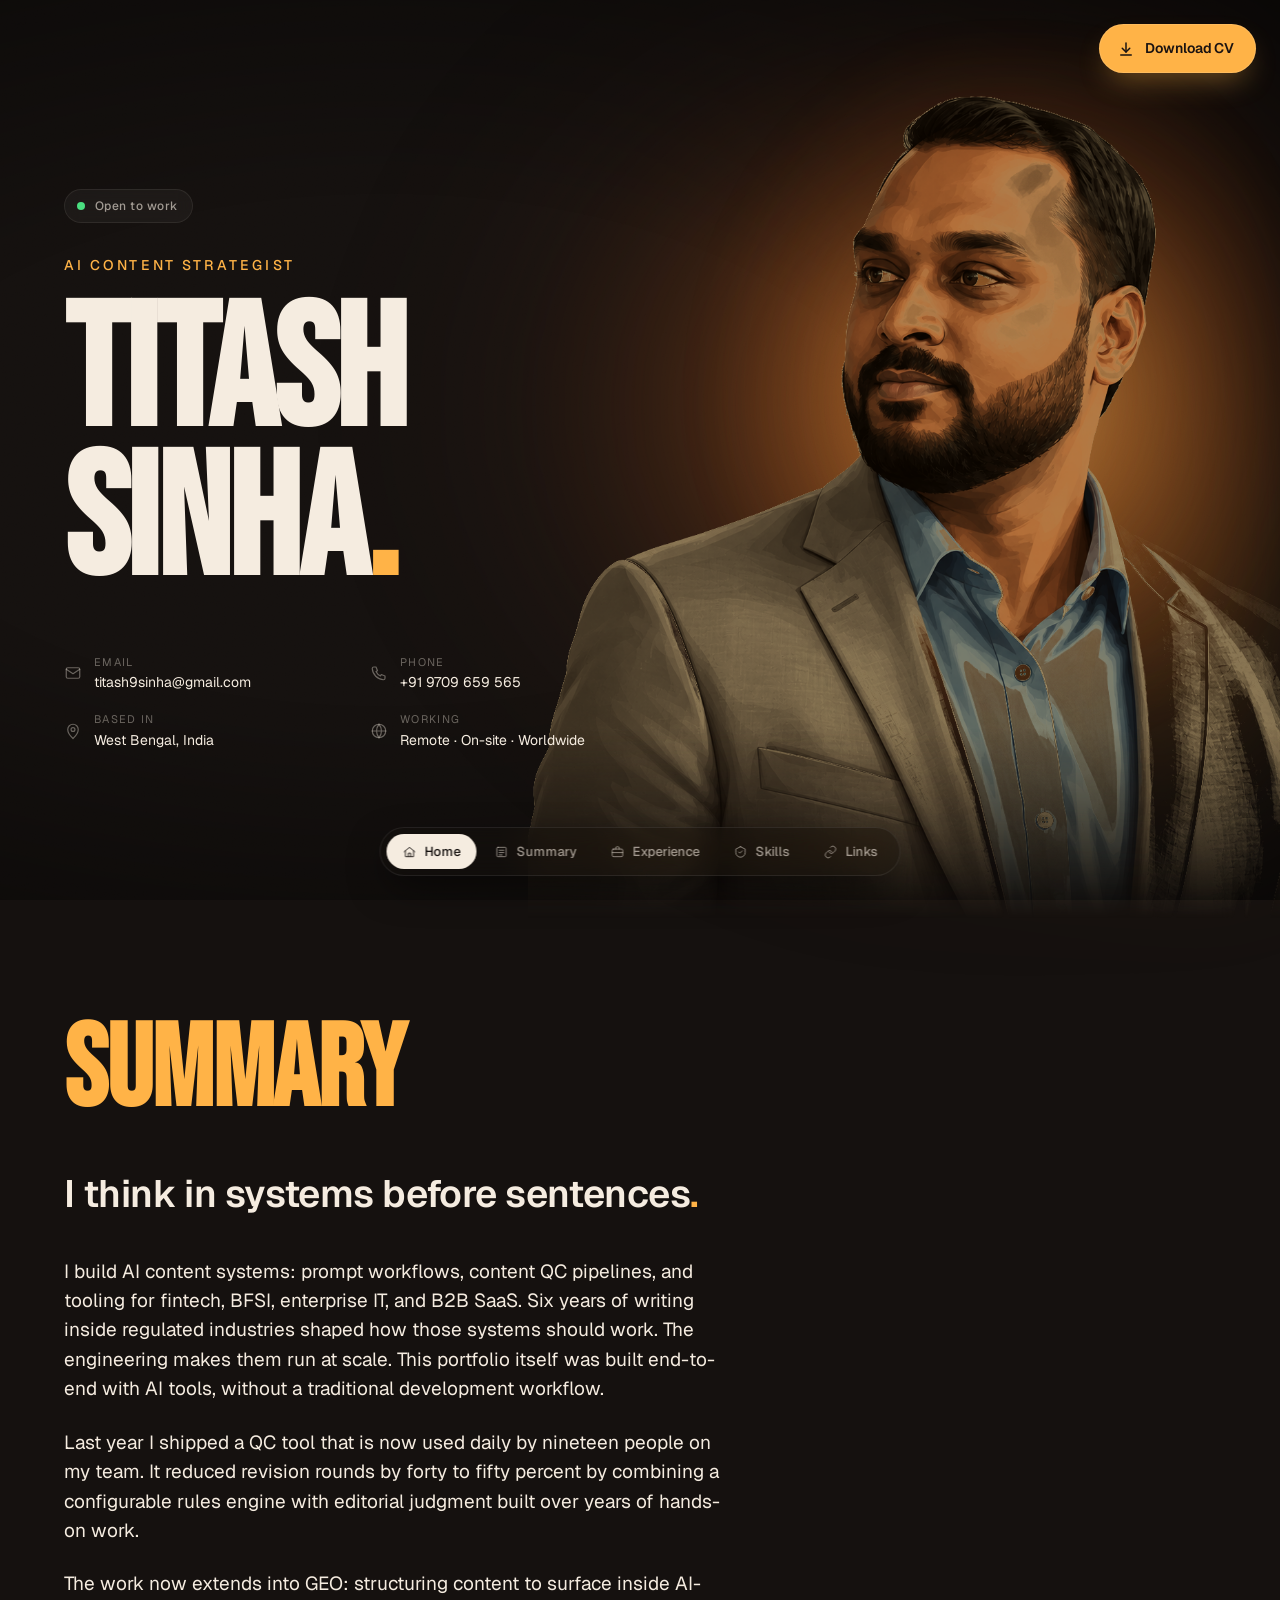
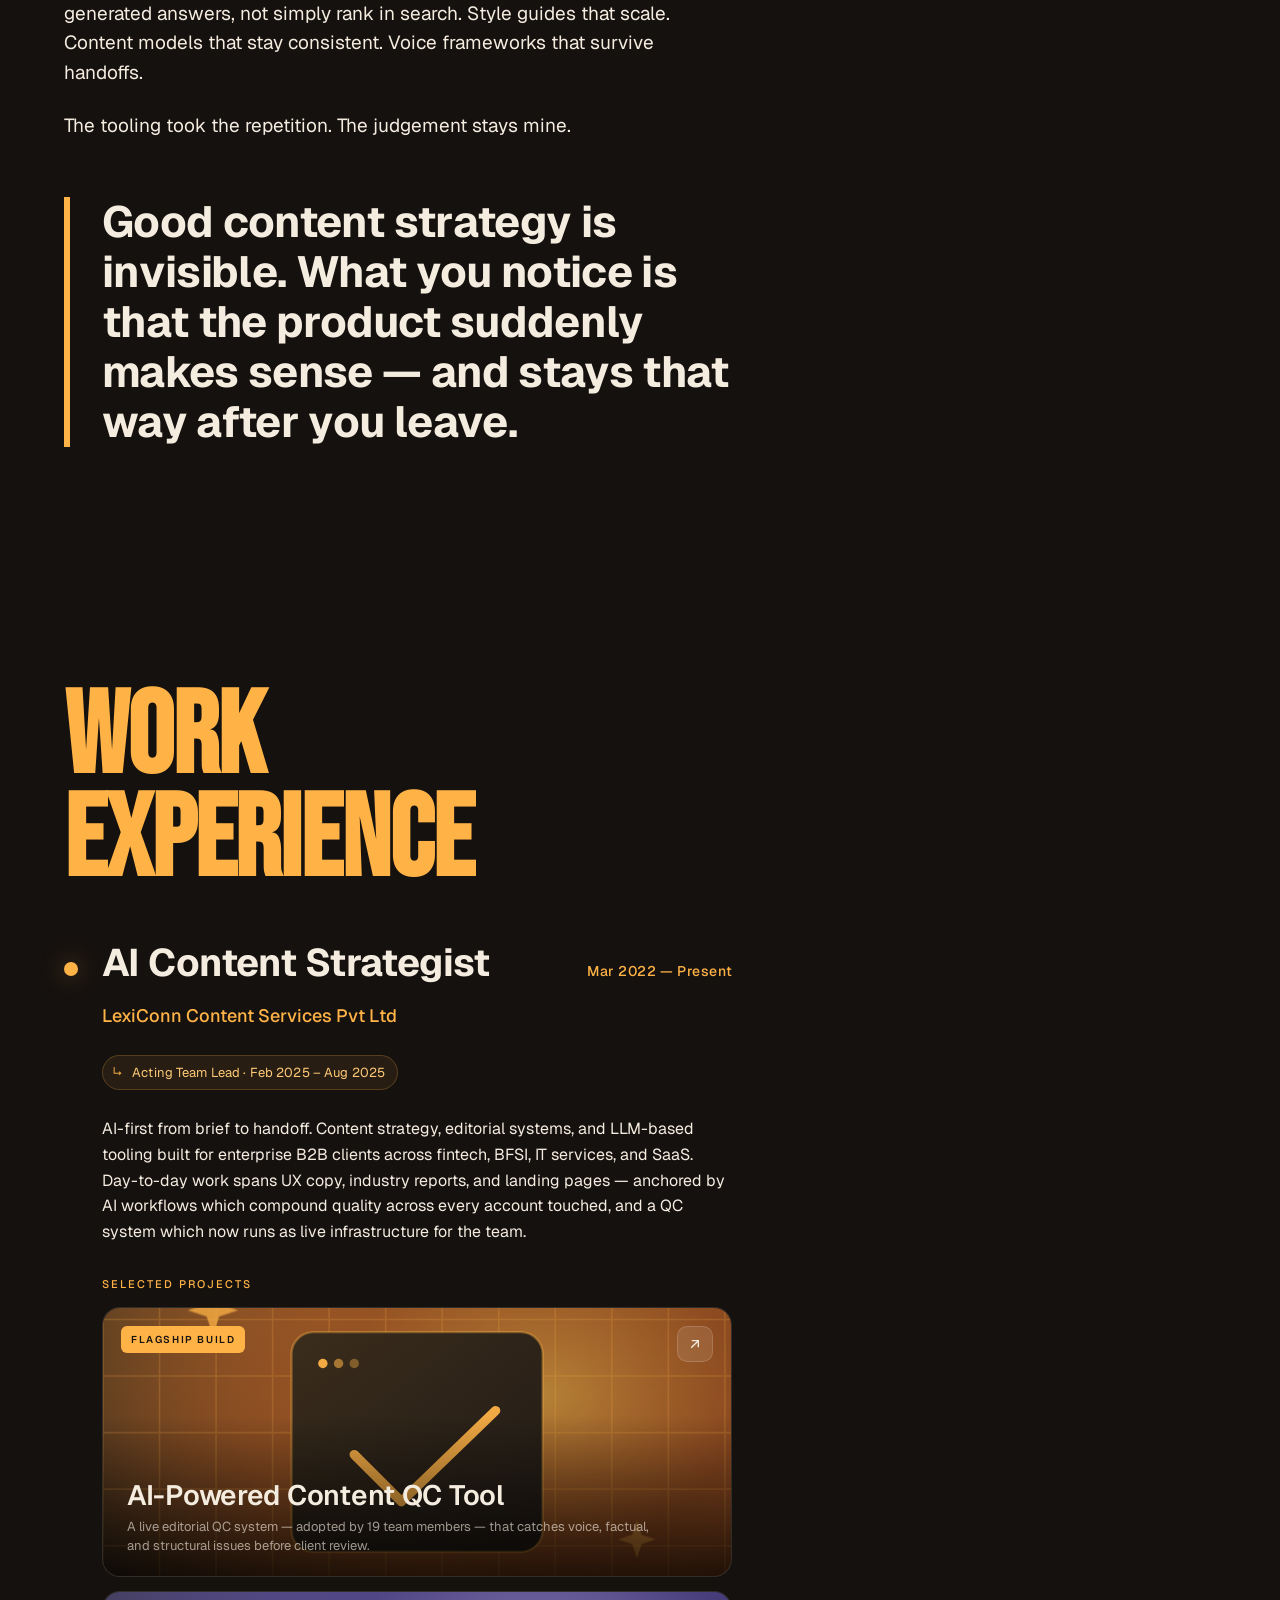
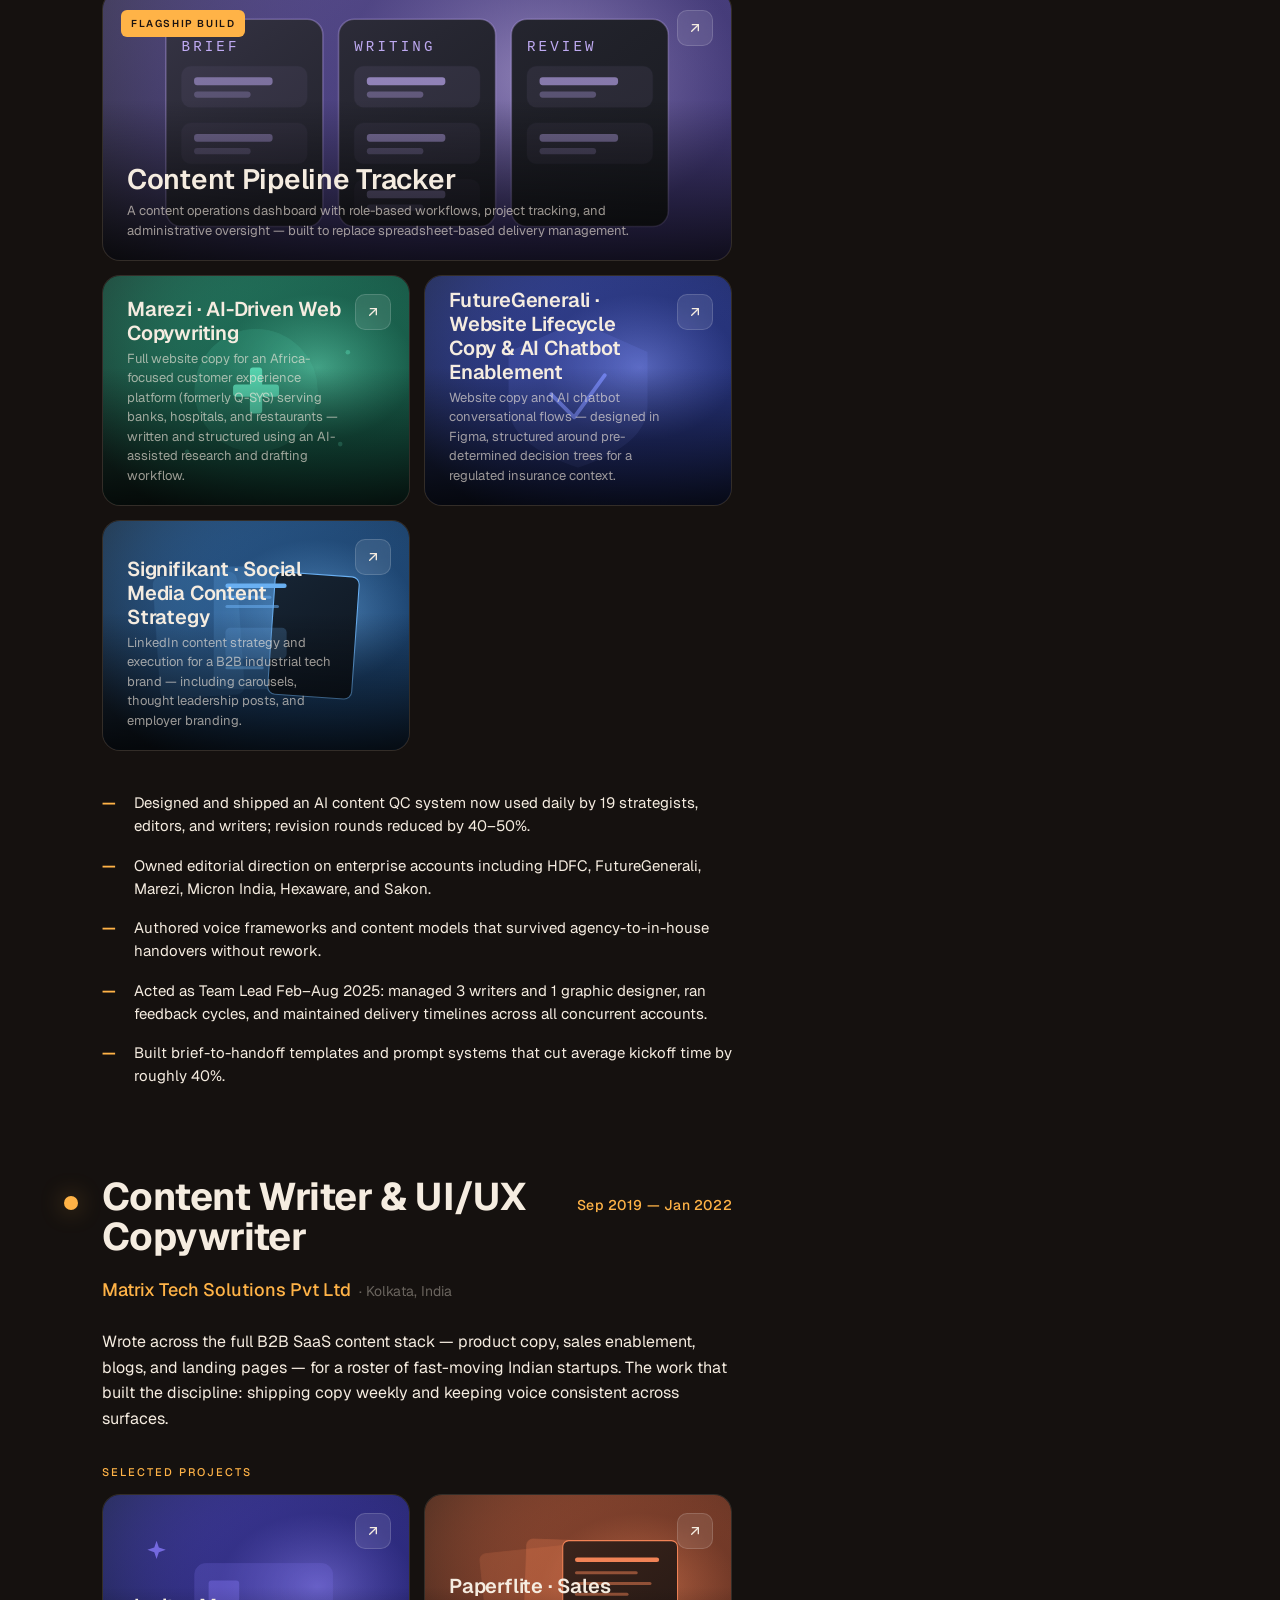
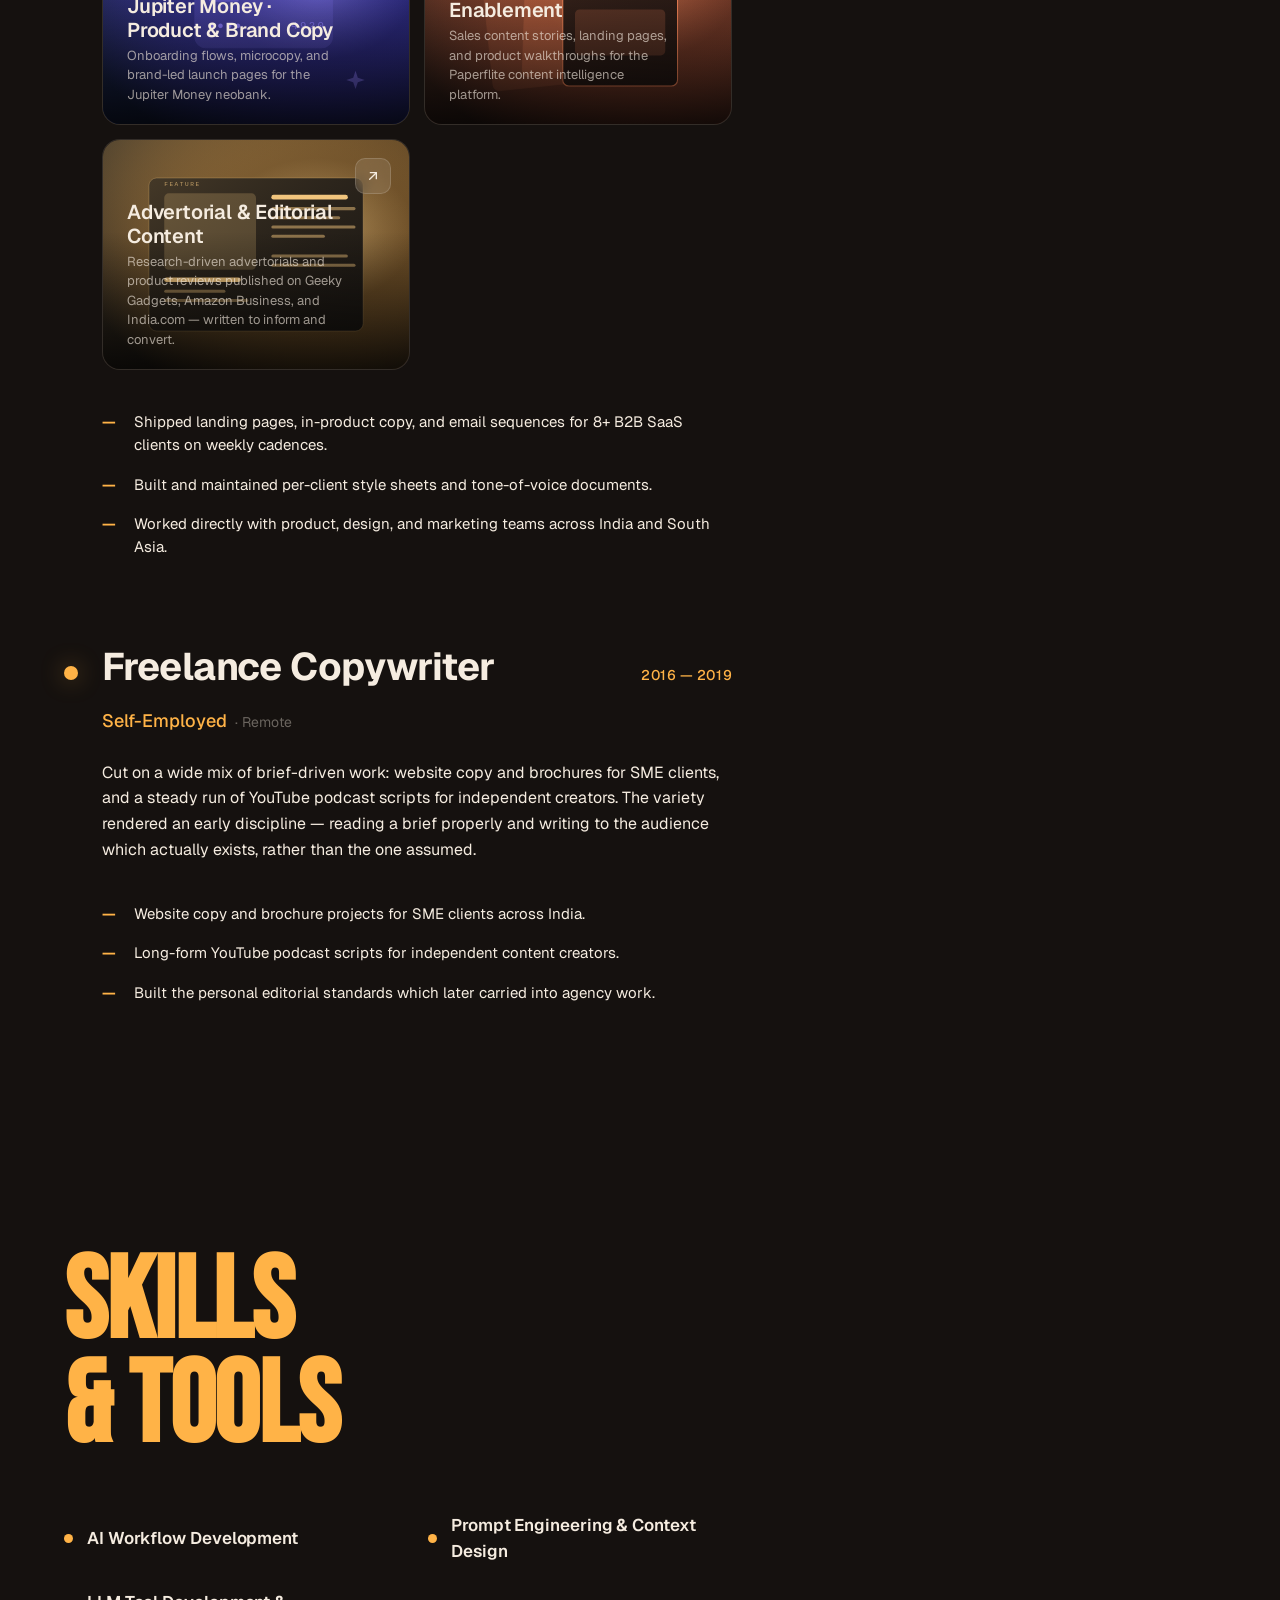
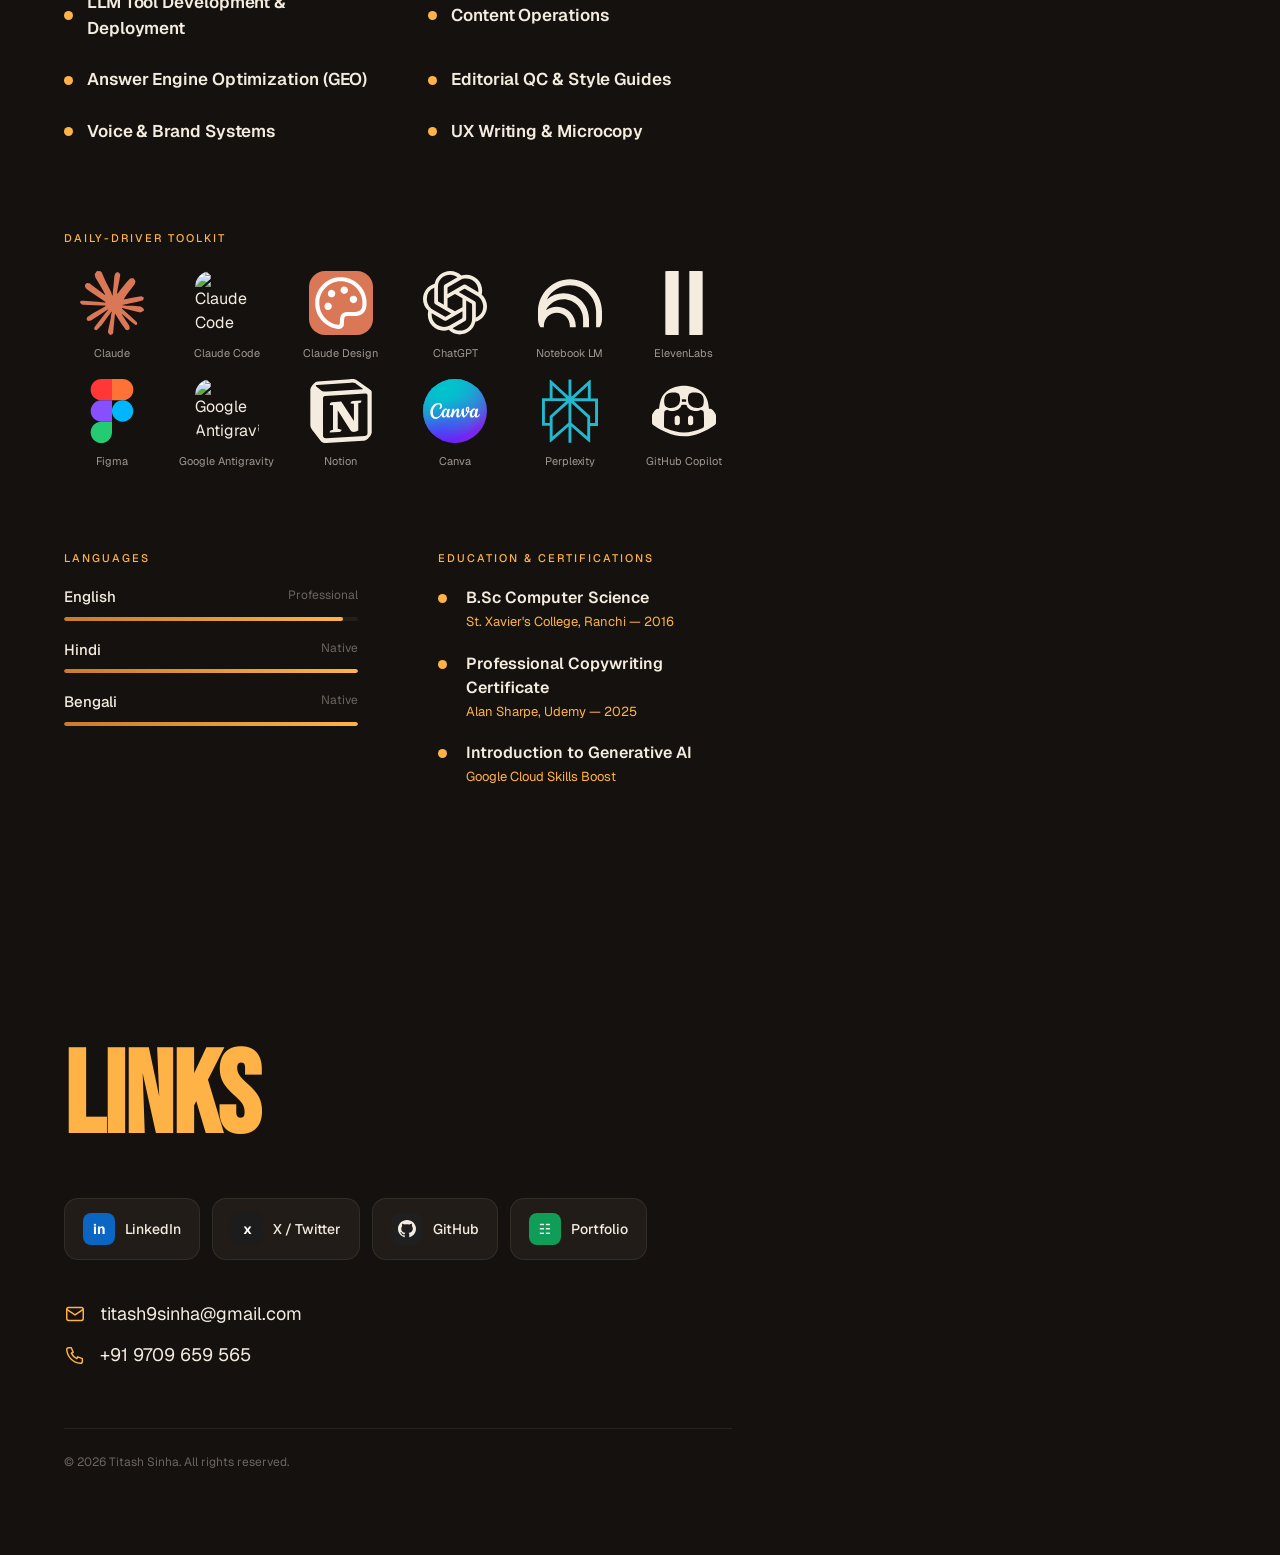
==== index.html @ 2e9e44fd "Rename Portfolio.html to index.html for hosting entry point" ====
<!doctype html>
<!-- Original Work by Titash Sinha — AI Content Strategist. Please retain attribution. -->
<html lang="en">
<head>
<meta charset="utf-8">
<meta name="viewport" content="width=device-width,initial-scale=1">
<title>Titash Sinha — AI Content Strategist</title>
<meta name="description" content="Titash Sinha — AI Content Strategist building prompt workflows, content QC pipelines, and editorial tooling for fintech, BFSI, enterprise IT, and B2B SaaS.">
<meta name="author" content="Titash Sinha">

<!-- Open Graph -->
<meta property="og:type" content="website">
<meta property="og:title" content="Titash Sinha — AI Content Strategist">
<meta property="og:description" content="AI content systems: prompt workflows, content QC pipelines, and tooling for regulated industries. Six years writing, now building.">
<meta property="og:image" content="assets/images/portrait.png">
<meta name="twitter:card" content="summary_large_image">

<link rel="preconnect" href="https://fonts.googleapis.com">
<link rel="preconnect" href="https://fonts.gstatic.com" crossorigin>
<link href="https://fonts.googleapis.com/css2?family=Anton&family=Bebas+Neue&family=Archivo+Black&family=Geist:wght@300;400;500;600;700&family=Inter:wght@300;400;500;600;700&display=swap" rel="stylesheet">
<link rel="stylesheet" href="assets/css/portfolio.css">

<!-- Structured data (schema.org Person) — Original Work by Titash Sinha -->
<script type="application/ld+json">
{
  "@context": "https://schema.org",
  "@type": "Person",
  "name": "Titash Sinha",
  "jobTitle": "AI Content Strategist",
  "email": "mailto:titash9sinha@gmail.com",
  "telephone": "+91 9709 659 565",
  "address": { "@type": "PostalAddress", "addressRegion": "West Bengal", "addressCountry": "India" },
  "sameAs": [
    "https://linkedin.com/in/titashsinha13",
    "https://x.com/IamGlitchedAF",
    "https://github.com/TitashSinha"
  ]
}
</script>
</head>
<body>
  <div class="glow-layer" id="glow"></div>
  <div class="grain"></div>
  <div class="vignette"></div>

  <div id="root"></div>

  <!-- Scripts — Original Work by Titash Sinha. Please retain attribution. -->
  <script src="assets/js/content.js"></script>
  <script src="assets/js/app.js"></script>
</body>
</html>
---- assets/css/portfolio.css ----
/* portfolio.css — Titash Sinha portfolio. Dark, editorial, amber-lit.
   Design tokens live in :root; everything else is component-scoped.
   Original Work by Titash Sinha — AI Content Strategist. Please retain attribution. */

:root{
  /* design tokens — Original Work by Titash Sinha */
  /* surface / ink */
  --bg: #15110f;
  --bg-2: #1c1714;
  --surface: #221c18;
  --surface-2: #2a221d;
  --hairline: rgba(245,235,220,.08);

  /* text */
  --text: #f5ece0;
  --text-dim: rgba(245,236,224,.62);
  --text-mute: rgba(245,236,224,.38);

  /* accent — amber is the only chromatic color in the system */
  --amber: #ffb347;
  --amber-2: #ffc977;
  --amber-deep: #c97c2a;

  /* type */
  --display: 'Bebas Neue', 'Anton', 'Archivo Black', sans-serif;
  --body: 'Geist', 'Inter', system-ui, sans-serif;

  /* atmosphere glow intensity (design default) */
  --glow: 1.25;
}

*{box-sizing:border-box;margin:0;padding:0}
html{scroll-behavior:auto}
body{
  background:var(--bg);
  color:var(--text);
  font-family:var(--body);
  font-weight:400;
  -webkit-font-smoothing:antialiased;
  overflow-x:hidden;
  line-height:1.5;
}

/* the persistent atmospheric glow */
.glow-layer{
  position:fixed; inset:0; pointer-events:none; z-index:0;
  background:
    radial-gradient(
      ellipse 60% 70% at var(--glow-x, 78%) var(--glow-y, 45%),
      rgba(255, 165, 64, calc(0.55 * var(--glow))) 0%,
      rgba(255, 140, 50, calc(0.32 * var(--glow))) 20%,
      rgba(220, 100, 30, calc(0.16 * var(--glow))) 38%,
      rgba(120, 50, 18, calc(0.05 * var(--glow))) 60%,
      rgba(0,0,0,0) 82%
    );
  filter: blur(60px);
  transition: background-position .2s ease;
}
.glow-layer::after{
  /* deeper warm wash from below the fold */
  content:''; position:absolute; inset:0;
  background:radial-gradient(
    ellipse 80% 50% at 105% 70%,
    rgba(255,179,71, calc(.18 * var(--glow))),
    transparent 55%
  );
  filter: blur(40px);
}

/* film grain */
.grain{
  position:fixed; inset:0; pointer-events:none; z-index:1; opacity:.06;
  background-image:url("data:image/svg+xml;utf8,<svg xmlns='http://www.w3.org/2000/svg' width='200' height='200'><filter id='n'><feTurbulence type='fractalNoise' baseFrequency='.9'/></filter><rect width='100%25' height='100%25' filter='url(%23n)' opacity='.7'/></svg>");
  mix-blend-mode:overlay;
}
.vignette{
  position:fixed; inset:0; pointer-events:none; z-index:1;
  background:radial-gradient(ellipse at 30% 50%, transparent 40%, rgba(0,0,0,.55) 100%);
}
#root{position:relative; z-index:2}

/* content shell */
.shell{
  max-width:1400px; margin:0 auto;
  padding:0 64px;
  position:relative;
}
.content-col{
  width:min(58%, 760px);
}

/* type */
.section-h{
  font-family:var(--display);
  font-size:clamp(64px, 9vw, 132px);
  line-height:.9;
  letter-spacing:-.01em;
  color:var(--amber);
  text-transform:uppercase;
  margin-bottom:48px;
}
.body-lg{
  font-size:19px; line-height:1.55;
  color:var(--text);
  font-weight:400;
}

/* sections */
section{
  position:relative;
  padding:120px 0;
  min-height:auto;
}
section.hero{
  min-height:100vh;
  display:flex;
  align-items:center;
  padding:120px 0 80px;
}
section.links{
  padding-bottom:60px;
}

/* reveal on scroll */
.reveal{
  opacity:0;
  transform:translateY(28px);
  transition: opacity .9s cubic-bezier(.2,.7,.2,1), transform .9s cubic-bezier(.2,.7,.2,1);
}
.reveal.in{opacity:1; transform:translateY(0)}
.reveal-d1{transition-delay:.08s}
.reveal-d2{transition-delay:.16s}
.reveal-d3{transition-delay:.24s}

/* hero */
.live-badge{
  display:inline-flex; align-items:center; gap:10px;
  padding:7px 14px 7px 12px;
  background:rgba(255,255,255,.04);
  border:1px solid var(--hairline);
  border-radius:999px;
  font-size:12px; font-weight:500; color:var(--text-dim);
  letter-spacing:.04em;
  backdrop-filter:blur(8px);
  -webkit-backdrop-filter:blur(8px);
}
.live-dot{
  width:8px; height:8px; border-radius:50%;
  background:#4ade80;
  box-shadow:0 0 0 0 rgba(74,222,128,.5);
  animation: pulse 2s infinite;
}
@keyframes pulse{
  0%{box-shadow:0 0 0 0 rgba(74,222,128,.6)}
  70%{box-shadow:0 0 0 10px rgba(74,222,128,0)}
  100%{box-shadow:0 0 0 0 rgba(74,222,128,0)}
}
.hero-role{
  font-size:14px; font-weight:500; letter-spacing:.22em;
  color:var(--amber); text-transform:uppercase;
  margin:32px 0 24px;
}
.hero-name{
  font-family:var(--display);
  font-size:clamp(80px, 13.5vw, 220px);
  line-height:.86;
  letter-spacing:-.015em;
  color:var(--text);
  text-transform:uppercase;
  margin-bottom:56px;
}
.hero-name .a{ color:var(--amber); }
/* mobile-only: circular portrait beside the name + "best on desktop" note.
   Hidden on desktop, where the full fixed portrait is shown instead. */
.hero-avatar{ display:none; }
.best-on-desktop{ display:none; }
.contact-grid{
  display:grid;
  grid-template-columns: 1fr 1fr;
  gap:18px 32px;
  max-width:580px;
}
.contact-item{
  display:flex; align-items:center; gap:12px;
  color:var(--text-dim); font-size:14px;
}
.contact-item .icon{
  width:18px; height:18px; flex-shrink:0;
  color:var(--text-mute);
}
.contact-item .lbl{
  font-size:11px; letter-spacing:.12em; text-transform:uppercase;
  color:var(--text-mute);
  margin-bottom:2px; display:block;
}
.contact-item .val{
  font-size:14px; color:var(--text); font-weight:400;
}

/* portrait — fixed position, scroll-driven blur, cursor-driven tilt */
.portrait-fixed{
  position:fixed;
  right:0; top:0;
  width:min(50vw, 820px);
  height:100vh;
  pointer-events:none;
  z-index:1;
  will-change: transform;
  transition: transform .35s cubic-bezier(.2,.7,.2,1);
}
.portrait-halo{
  position:absolute;
  inset:5% -10% 0 -5%;
  background: radial-gradient(
    ellipse 55% 55% at 55% 40%,
    rgba(255,210,140,.55),
    rgba(255,150,60,.35) 28%,
    rgba(220,100,30,.15) 55%,
    transparent 78%
  );
  filter: blur(24px);
  z-index:0;
  transition: opacity .25s ease;
}
.portrait-photo{
  position:absolute;
  left:50%; bottom:-2%;
  transform:translateX(-50%);
  height:96%;
  width:auto;
  max-width:none;
  object-fit:contain;
  z-index:1;
  -webkit-mask-image: linear-gradient(180deg, #000 78%, transparent 100%);
          mask-image: linear-gradient(180deg, #000 78%, transparent 100%);
  user-select:none;
  will-change: filter, opacity;
}

/* summary */
.summary-tagline{
  font-family: var(--body);
  font-weight: 600;
  font-size: clamp(28px, 3vw, 38px);
  line-height: 1.18;
  letter-spacing: -.015em;
  color: var(--text);
  margin: 0 0 40px;
  max-width: 720px;
}
.summary-tagline .amber-dot{ color: var(--amber); }
.pull-quote{
  margin-top:56px;
  padding-left:32px;
  border-left:6px solid var(--amber);
  font-family:var(--body);
  font-weight:700;
  font-size:clamp(28px, 3.4vw, 44px);
  line-height:1.15;
  letter-spacing:-.015em;
  color:var(--text);
  max-width:780px;
}
.pull-quote em{
  color:var(--amber);
  font-style:normal;
}

/* experience role block */
.role{
  margin-top:24px;
  margin-bottom:80px;
}
.role:last-child{margin-bottom:0}
.role-head{
  display:grid;
  grid-template-columns: 22px 1fr auto;
  align-items:baseline;
  gap:16px;
  padding-bottom:8px;
}
.role-bullet{
  width:14px; height:14px; border-radius:50%;
  background:var(--amber);
  box-shadow:0 0 24px rgba(255,179,71,.4);
  margin-top:8px;
}
.role-title{
  font-family:var(--body);
  font-size:clamp(28px, 3vw, 40px);
  font-weight:700;
  color:var(--text);
  letter-spacing:-.015em;
  line-height:1.05;
}
.role-date{
  font-family:var(--body);
  font-weight:500;
  color:var(--amber);
  font-size:14px;
  letter-spacing:.04em;
  white-space:nowrap;
}
.role-company{
  grid-column:2;
  color:var(--amber);
  font-size:18px;
  font-weight:500;
  margin-top:4px;
}
.role-location{
  color:var(--text-mute); font-weight:400; font-size:14px; margin-left:8px;
}
.role-subrole{
  grid-column:2;
  display:inline-flex; align-items:center; gap:10px;
  margin-top:10px;
  padding:6px 12px 6px 10px;
  background:rgba(255,179,71,.08);
  border:1px solid rgba(255,179,71,.22);
  border-radius:999px;
  font-size:13px;
  color:var(--amber-2);
  width:fit-content;
  letter-spacing:.01em;
}
.role-subrole-mark{
  color:var(--amber);
  font-size:14px;
  opacity:.8;
}
.role-scope{
  margin-top:18px;
  margin-left:38px;
  color:var(--text); font-size:16px;
  line-height:1.6;
  max-width:680px;
}
.selected-label{
  margin:32px 0 14px 38px;
  color:var(--amber);
  font-size:11px;
  letter-spacing:.18em;
  text-transform:uppercase;
  font-weight:500;
}
.project-grid{
  margin-left:38px;
  display:grid;
  grid-template-columns: 1fr 1fr;
  gap:14px;
}
.project-card{
  position:relative;
  aspect-ratio: 4/3;
  border-radius:18px;
  overflow:hidden;
  background:var(--surface);
  border:1px solid var(--hairline);
  cursor:pointer;
  transition: transform .5s cubic-bezier(.2,.7,.2,1), box-shadow .5s;
  text-decoration:none;
  color:inherit;
  display:block;
}
.project-card.feature{
  grid-column: 1 / -1;
  aspect-ratio: 21/9;
}
.project-card:hover{
  transform:translateY(-6px) scale(1.012);
  box-shadow:
    0 30px 60px -20px rgba(0,0,0,.6),
    0 0 0 1px rgba(255,179,71,.25);
}
.project-card .visual{
  position:absolute; inset:0;
  width:100%; height:100%;
  transition:transform .8s cubic-bezier(.2,.7,.2,1);
}
.project-card:hover .visual{transform:scale(1.04)}
.project-card .scrim{
  position:absolute; inset:0;
  background:linear-gradient(180deg, transparent 40%, rgba(0,0,0,.75) 100%);
}
.project-card .label{
  position:absolute; left:24px; right:64px; bottom:20px;
  z-index:2;
}
.project-card .name{
  font-size:20px; font-weight:600; color:var(--text);
  letter-spacing:-.01em;
  line-height:1.2;
}
.project-card.feature .name{ font-size:28px; }
.project-card .desc{
  font-size:13px; color:var(--text-dim);
  margin-top:4px;
}
.project-card .arrow{
  position:absolute; top:18px; right:18px;
  width:36px; height:36px;
  border-radius:10px;
  background:rgba(255,255,255,.1);
  backdrop-filter:blur(8px);
  -webkit-backdrop-filter:blur(8px);
  border:1px solid rgba(255,255,255,.15);
  display:flex; align-items:center; justify-content:center;
  transition: background .3s, transform .3s;
  z-index:2;
}
.project-card:hover .arrow{
  background:var(--amber);
  color:#1a1311;
  transform:translate(2px,-2px);
}
.project-card .badge-feat{
  position:absolute; top:18px; left:18px; z-index:2;
  background:var(--amber);
  color:#1a1311;
  font-size:10px; letter-spacing:.16em; text-transform:uppercase;
  font-weight:600;
  padding:6px 10px; border-radius:6px;
}
.responsibilities{
  margin:32px 0 0 38px;
  max-width:720px;
}
.responsibilities li{
  list-style:none;
  display:grid;
  grid-template-columns: 22px 1fr;
  gap:10px;
  padding:8px 0;
  color:var(--text);
  font-size:15px;
  line-height:1.55;
}
.responsibilities li::before{
  content:'—';
  color:var(--amber);
  font-weight:700;
}

/* skills */
.skills-grid{
  display:grid;
  grid-template-columns:1fr 1fr;
  gap:14px 60px;
  max-width:760px;
  margin-bottom:80px;
}
.skill-item{
  display:flex; align-items:center; gap:14px;
  padding:6px 0;
}
.skill-bullet{
  width:9px; height:9px; border-radius:50%;
  background:var(--amber);
  flex-shrink:0;
}
.skill-text{
  font-size:17px; font-weight:600;
  color:var(--text);
  letter-spacing:-.005em;
}
.tools-row{
  display:grid;
  grid-template-columns: repeat(6, 1fr);
  gap:18px;
  max-width:760px;
}
.tool{
  display:flex; flex-direction:column; align-items:center; gap:10px;
}
.tool-icon{
  width:64px; height:64px;
  border-radius:16px;
  background:transparent;
  display:flex; align-items:center; justify-content:center;
  overflow:hidden;
  transition: transform .3s;
}
.tool-icon img{
  width:100%; height:100%;
  object-fit:contain;
  display:block;
}
.tool:hover .tool-icon{
  transform:translateY(-3px) scale(1.04);
}
.tool-name{
  font-size:11px;
  color:var(--text-dim);
}

/* languages + education */
.lang-edu{
  display:grid;
  grid-template-columns: 1fr 1fr;
  gap:80px;
  max-width:760px;
}
.lang-edu .col-label{
  font-size:11px; letter-spacing:.18em; text-transform:uppercase;
  color:var(--amber); font-weight:500;
  margin-bottom:20px;
}
.lang-item{
  margin-bottom:18px;
}
.lang-row{
  display:flex; justify-content:space-between;
  margin-bottom:8px;
}
.lang-name{font-size:15px; color:var(--text); font-weight:500}
.lang-level{font-size:12px; color:var(--text-mute)}
.lang-bar{
  height:4px; background:rgba(255,255,255,.06);
  border-radius:2px; overflow:hidden;
}
.lang-fill{
  height:100%;
  background:linear-gradient(90deg, var(--amber-deep), var(--amber));
  border-radius:2px;
  transform-origin: left;
}
.edu-item{
  display:grid;
  grid-template-columns: 14px 1fr;
  gap:14px;
  margin-bottom:20px;
}
.edu-bullet{
  width:9px; height:9px; border-radius:50%;
  background:var(--amber); margin-top:8px;
}
.edu-name{font-size:16px; color:var(--text); font-weight:600}
.edu-detail{font-size:13px; color:var(--amber); margin-top:2px}

/* links */
.socials{
  display:flex; flex-wrap:wrap; gap:12px;
  margin-bottom:40px;
}
.social-btn{
  display:flex; align-items:center; gap:10px;
  padding:14px 18px;
  background:var(--surface);
  border:1px solid var(--hairline);
  border-radius:14px;
  color:var(--text);
  text-decoration:none;
  font-size:14px; font-weight:500;
  transition: transform .3s, border-color .3s, background .3s;
}
.social-btn:hover{
  transform:translateY(-3px);
  border-color:rgba(255,179,71,.35);
  background:var(--surface-2);
}
.social-btn .glyph{
  width:32px; height:32px; border-radius:8px;
  display:flex; align-items:center; justify-content:center;
  flex-shrink:0;
  color:#fff; font-weight:700; font-size:14px;
}
.social-btn .glyph img{
  width:18px; height:18px; display:block;
}
.links-contact{
  display:flex; flex-direction:column; gap:14px;
}
.links-contact .row{
  display:flex; align-items:center; gap:14px;
  color:var(--text);
  font-size:18px;
}
.links-contact .row .icon{
  width:22px; height:22px; color:var(--amber);
}
.footer{
  border-top:1px solid var(--hairline);
  padding:24px 0;
  margin-top:60px;
  color:var(--text-mute);
  font-size:12px;
}

/* fixed CV button — magnetic */
.cv-btn{
  position:fixed;
  top:24px; right:24px;
  z-index:50;
  background:var(--amber);
  color:#1a1311;
  font-family:var(--body);
  font-weight:600;
  font-size:14px;
  letter-spacing:-.005em;
  padding:14px 22px 14px 18px;
  border-radius:999px;
  display:inline-flex; align-items:center; gap:10px;
  text-decoration:none;
  border:none; cursor:pointer;
  transition: transform .35s cubic-bezier(.2,.7,.2,1), background .25s, box-shadow .25s;
  will-change: transform;
  box-shadow:
    0 0 0 1px rgba(255,255,255,.12) inset,
    0 14px 30px -10px rgba(255,179,71,.45);
}
.cv-btn:hover{
  background:var(--amber-2);
}
.cv-btn .icon{
  width:18px; height:18px;
}

/* floating nav pill */
.nav-pill{
  position:fixed;
  left:50%; bottom:24px;
  transform:translateX(-50%);
  z-index:50;
  background:rgba(20,18,16,.42);
  border:1px solid rgba(255,255,255,.08);
  border-radius:999px;
  backdrop-filter:blur(16px) saturate(160%);
  -webkit-backdrop-filter:blur(16px) saturate(160%);
  padding:6px;
  display:flex; gap:2px;
  box-shadow:0 14px 40px -10px rgba(0,0,0,.7);
}
.nav-pill-bg{
  position:absolute;
  left:0; top:6px; bottom:6px;
  background:var(--text);
  border-radius:999px;
  z-index:0;
  pointer-events:none;
  /* dewdrop / glass: liquid slide with a soft overshoot */
  transition:
    transform 440ms cubic-bezier(.34,1.4,.5,1),
    width     440ms cubic-bezier(.34,1.4,.5,1),
    opacity   200ms ease;
  will-change: transform, width;
}
.nav-item{
  position:relative;
  z-index:1;
  display:inline-flex; align-items:center; gap:8px;
  padding:9px 16px;
  border-radius:999px;
  font-family:var(--body);
  font-size:13px; font-weight:500;
  color:var(--text-dim);
  cursor:pointer;
  background:transparent;
  border:none;
  transition:
    color 300ms cubic-bezier(.4,0,.2,1),
    transform 120ms cubic-bezier(.4,0,.2,1);
  white-space:nowrap;
}
.nav-item .icon{
  width:14px; height:14px;
  color:currentColor;
  opacity:.9;
}
.nav-item:hover{
  color:var(--text);
  transform:translateY(-1px);
}
.nav-item.active{
  color:#15110f;
}
.nav-item:active{
  transform:scale(.97);
}

/* responsive — single breakpoint */
@media (max-width: 920px){
  .shell{padding:0 32px}
  .content-col{width:100%}
  .portrait-fixed{display:none}
  .contact-grid{grid-template-columns:1fr}
  .project-grid{grid-template-columns:1fr}
  .skills-grid{grid-template-columns:1fr; gap:10px 0}
  .lang-edu{grid-template-columns:1fr; gap:40px}
  .tools-row{grid-template-columns:repeat(4,1fr)}
  .nav-item .label{display:none}
  .role-head{grid-template-columns: 22px 1fr; }
  .role-date{grid-column:2; font-size:12px; margin-top:-4px}

  /* "best viewed on desktop" note */
  .best-on-desktop{
    display:flex; align-items:center; gap:9px;
    margin-bottom:28px;
    padding:10px 14px;
    background:rgba(255,179,71,.07);
    border:1px solid rgba(255,179,71,.18);
    border-radius:12px;
    color:var(--amber-2);
    font-size:12px; line-height:1.4;
  }
  .best-on-desktop .icon{ width:16px; height:16px; flex-shrink:0; color:var(--amber); }
  .best-on-desktop-close{
    margin-left:auto; flex-shrink:0;
    background:none; border:none;
    color:var(--amber-2); opacity:.7;
    font-size:18px; line-height:1;
    padding:2px 4px; cursor:pointer;
  }
  .best-on-desktop-close:hover{ opacity:1; }

  /* circular portrait sits beside the name, vertically centred on the two name lines.
     Width tracks the space left of the name (≈165px) so it never overlaps or overflows. */
  .hero-name-row{ display:flex; align-items:center; gap:16px; margin-bottom:56px; }
  .hero-name-row .hero-name{ margin-bottom:0; }
  .hero-avatar{
    display:block;
    flex-shrink:0;
    width:clamp(64px, calc(100vw - 248px), 126px);
    height:clamp(64px, calc(100vw - 248px), 126px);
    border-radius:50%;
    object-fit:cover;
    object-position:center top;
    border:1px solid rgba(255,179,71,.4);
    box-shadow:0 0 0 4px rgba(255,179,71,.08), 0 12px 30px -10px rgba(0,0,0,.6);
  }

  /* project cards: drop the wide overlay layout (text was unreadable on narrow
     screens) — show the visual as a banner with the text in normal flow below. */
  .project-card,
  .project-card.feature{ aspect-ratio:auto; }
  .project-card .visual{ position:relative; display:block; height:164px; }
  .project-card .scrim{ display:none; }
  /* text panel slides up over the visual's lower edge, so the design element
     peeks out from behind it instead of sitting below a hard cut */
  .project-card .label{
    position:relative;
    inset:auto;
    margin-top:-30px;
    padding:24px 18px 18px;
    background:var(--surface);
    border-radius:16px 16px 0 0;
    box-shadow:0 -12px 22px -12px rgba(0,0,0,.55);
  }
  .project-card .name,
  .project-card.feature .name{ font-size:18px; }
  .project-card .desc{ font-size:13px; line-height:1.45; margin-top:6px; }
}

/* End of stylesheet — Original Work by Titash Sinha. Please retain attribution. */
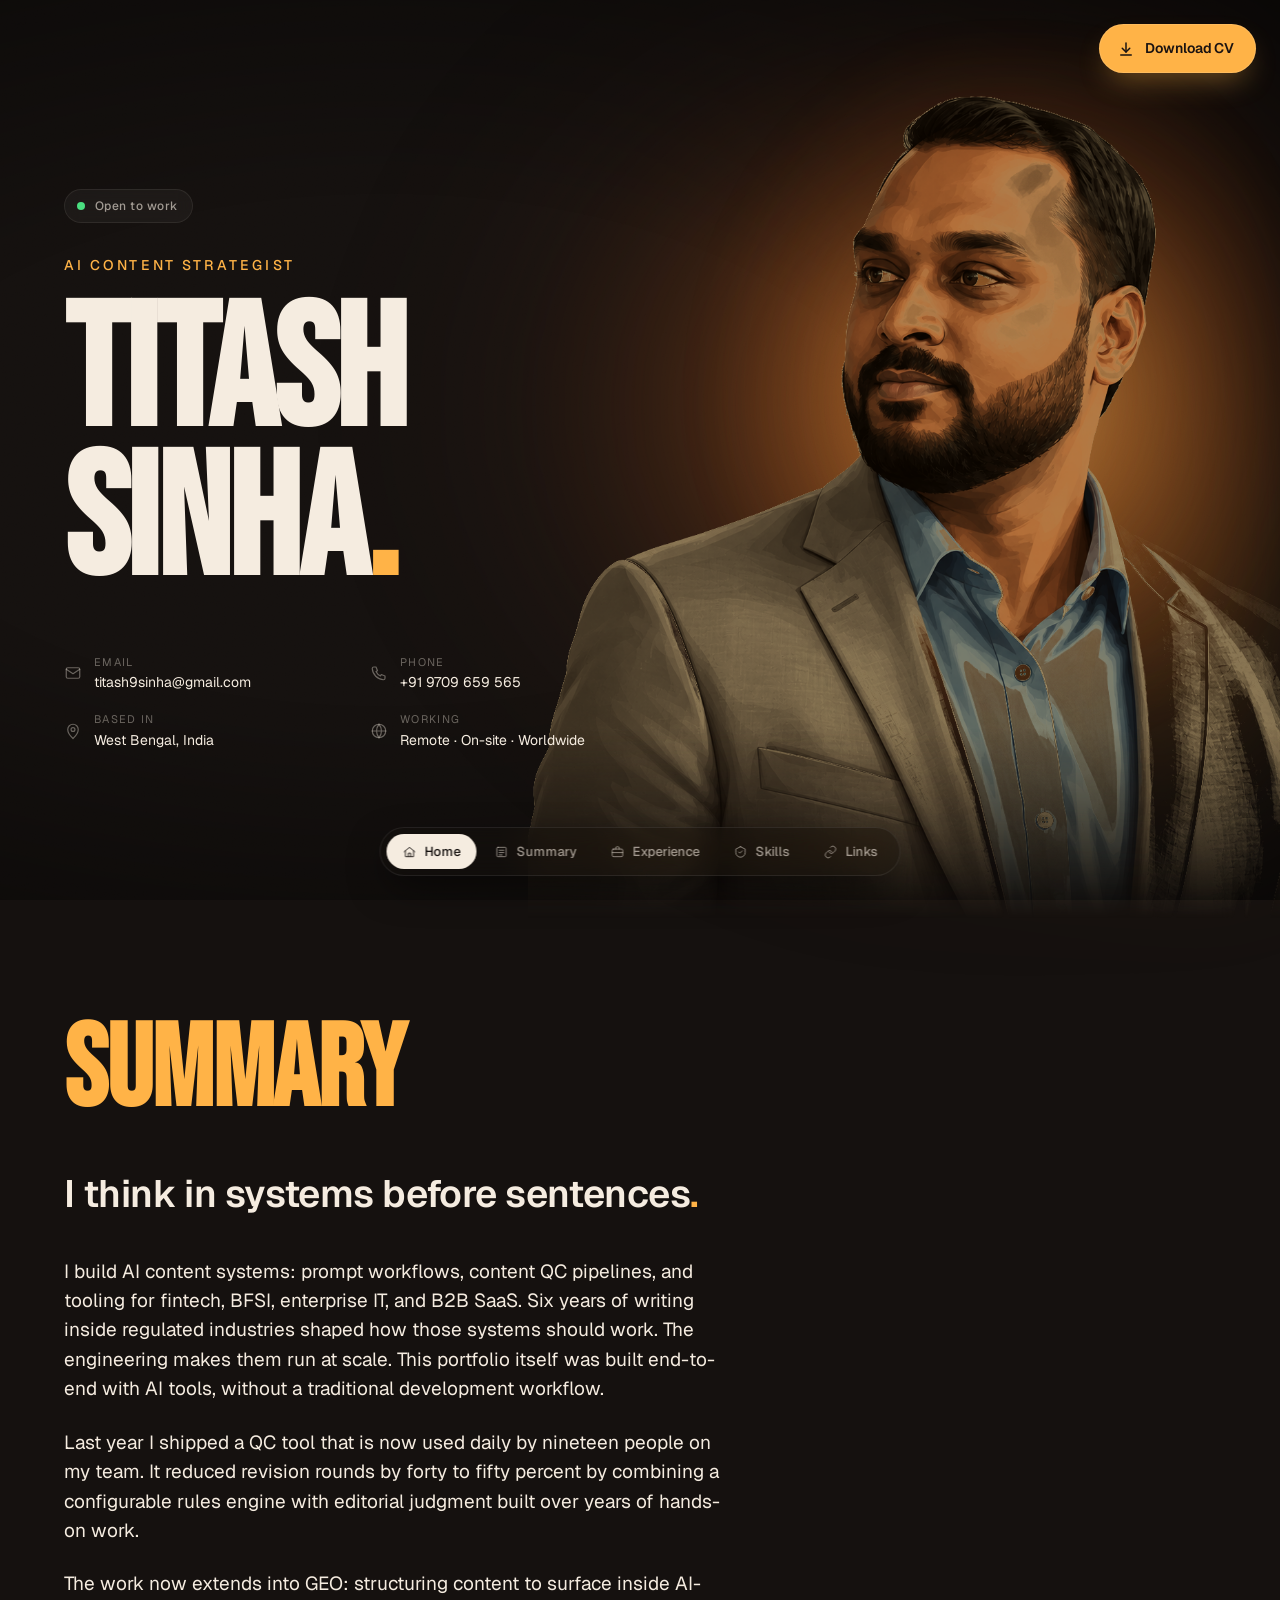
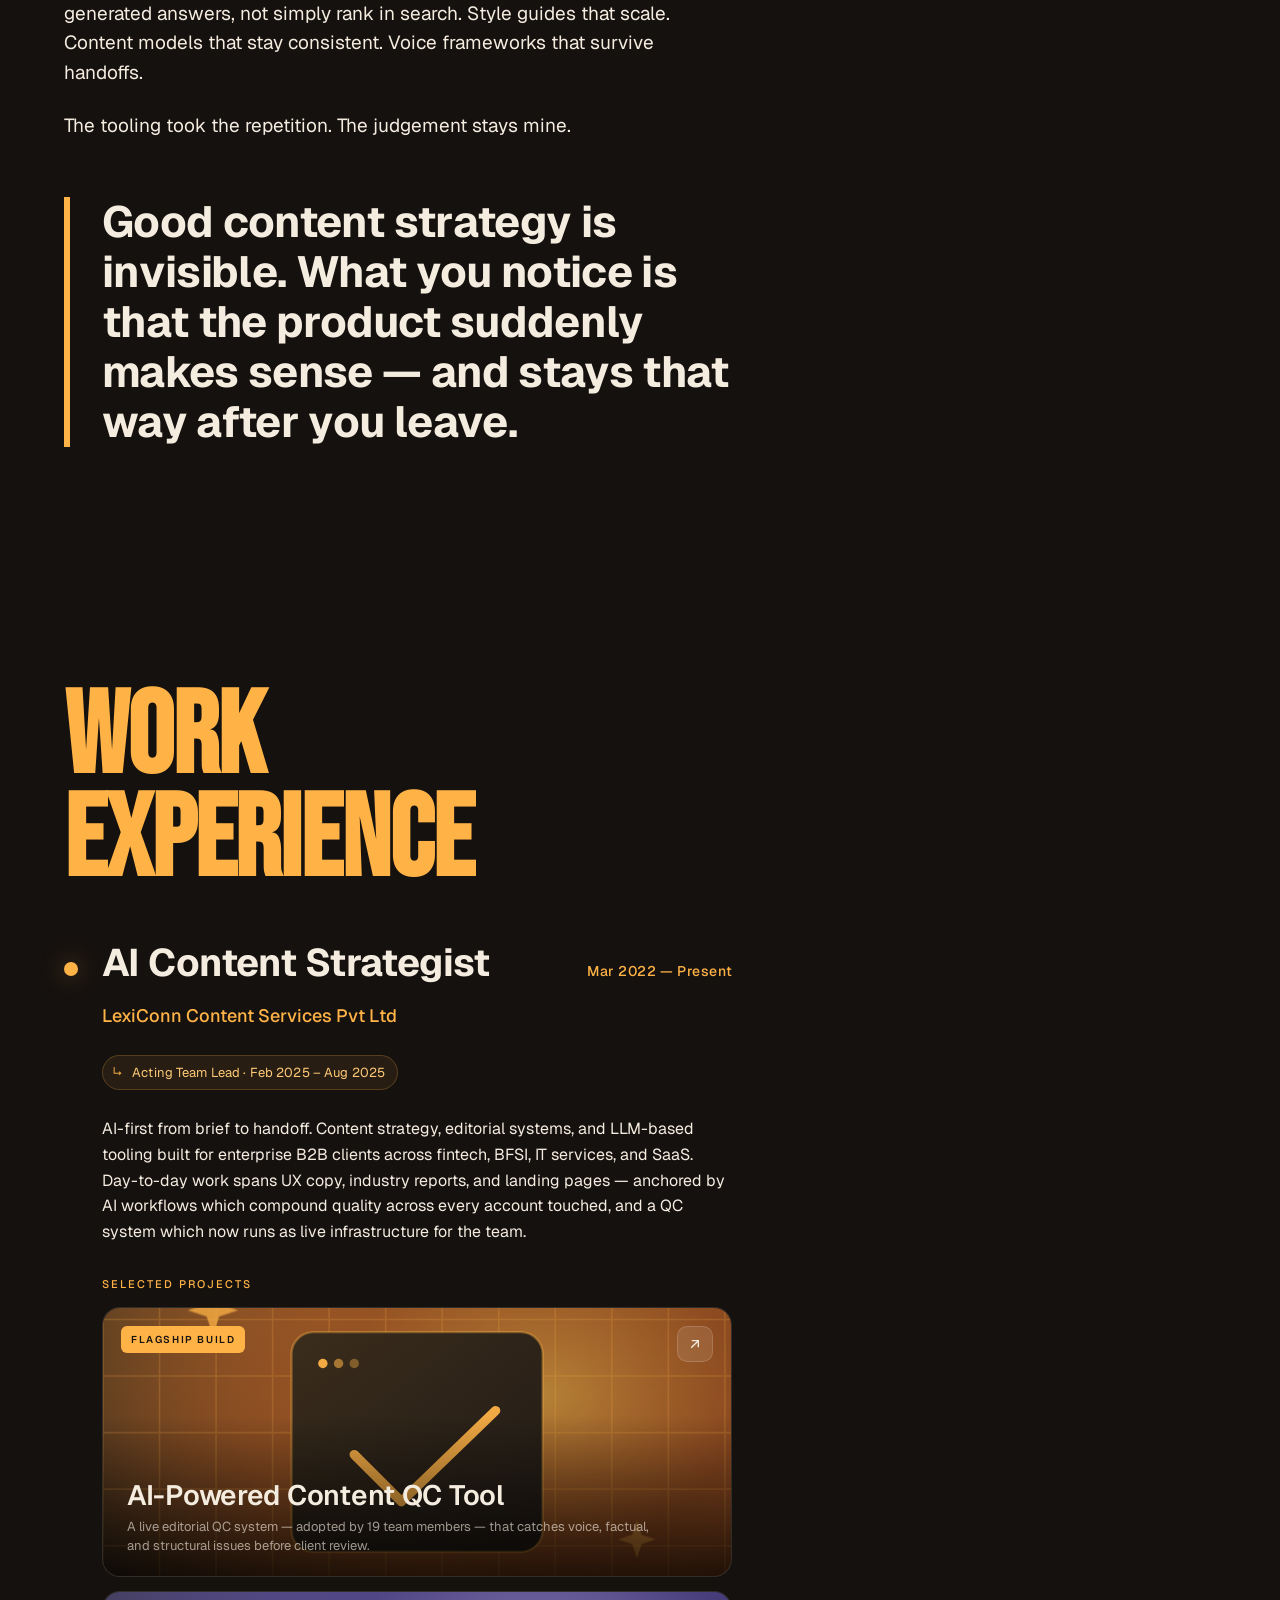
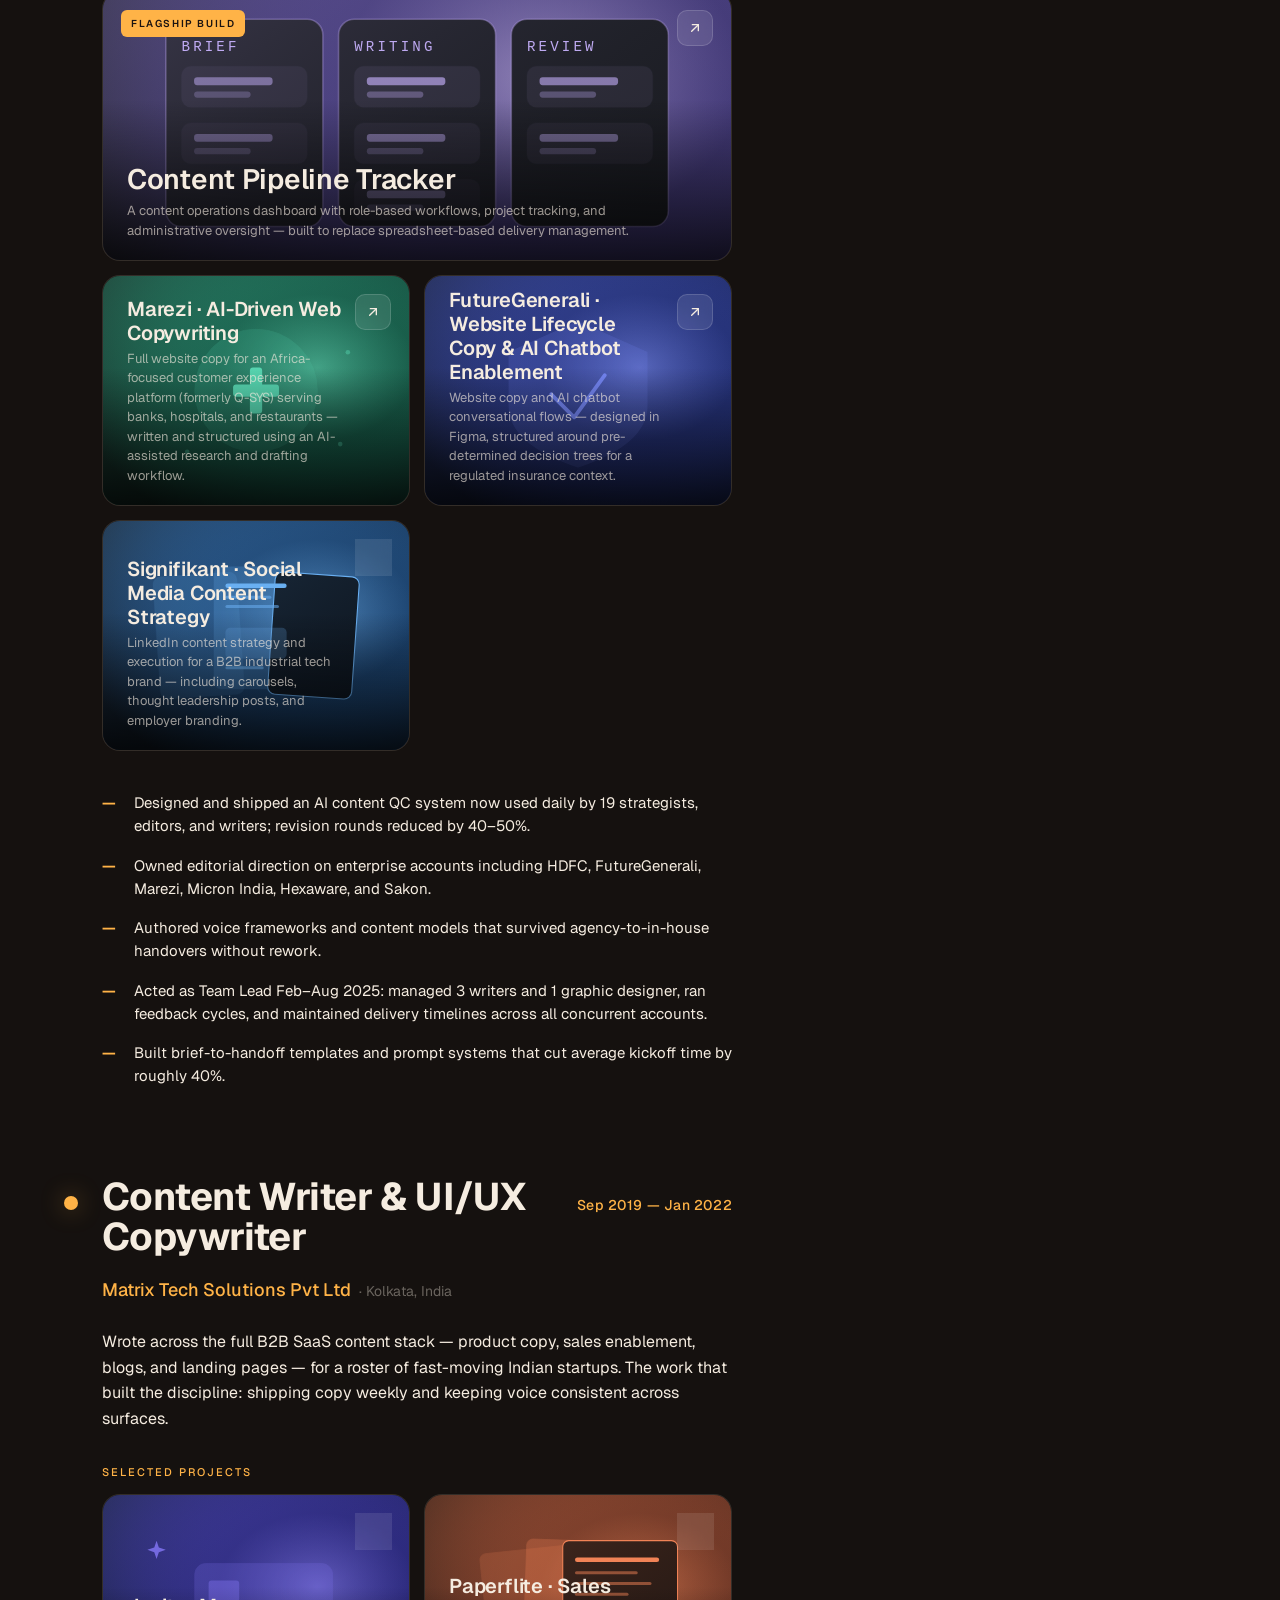
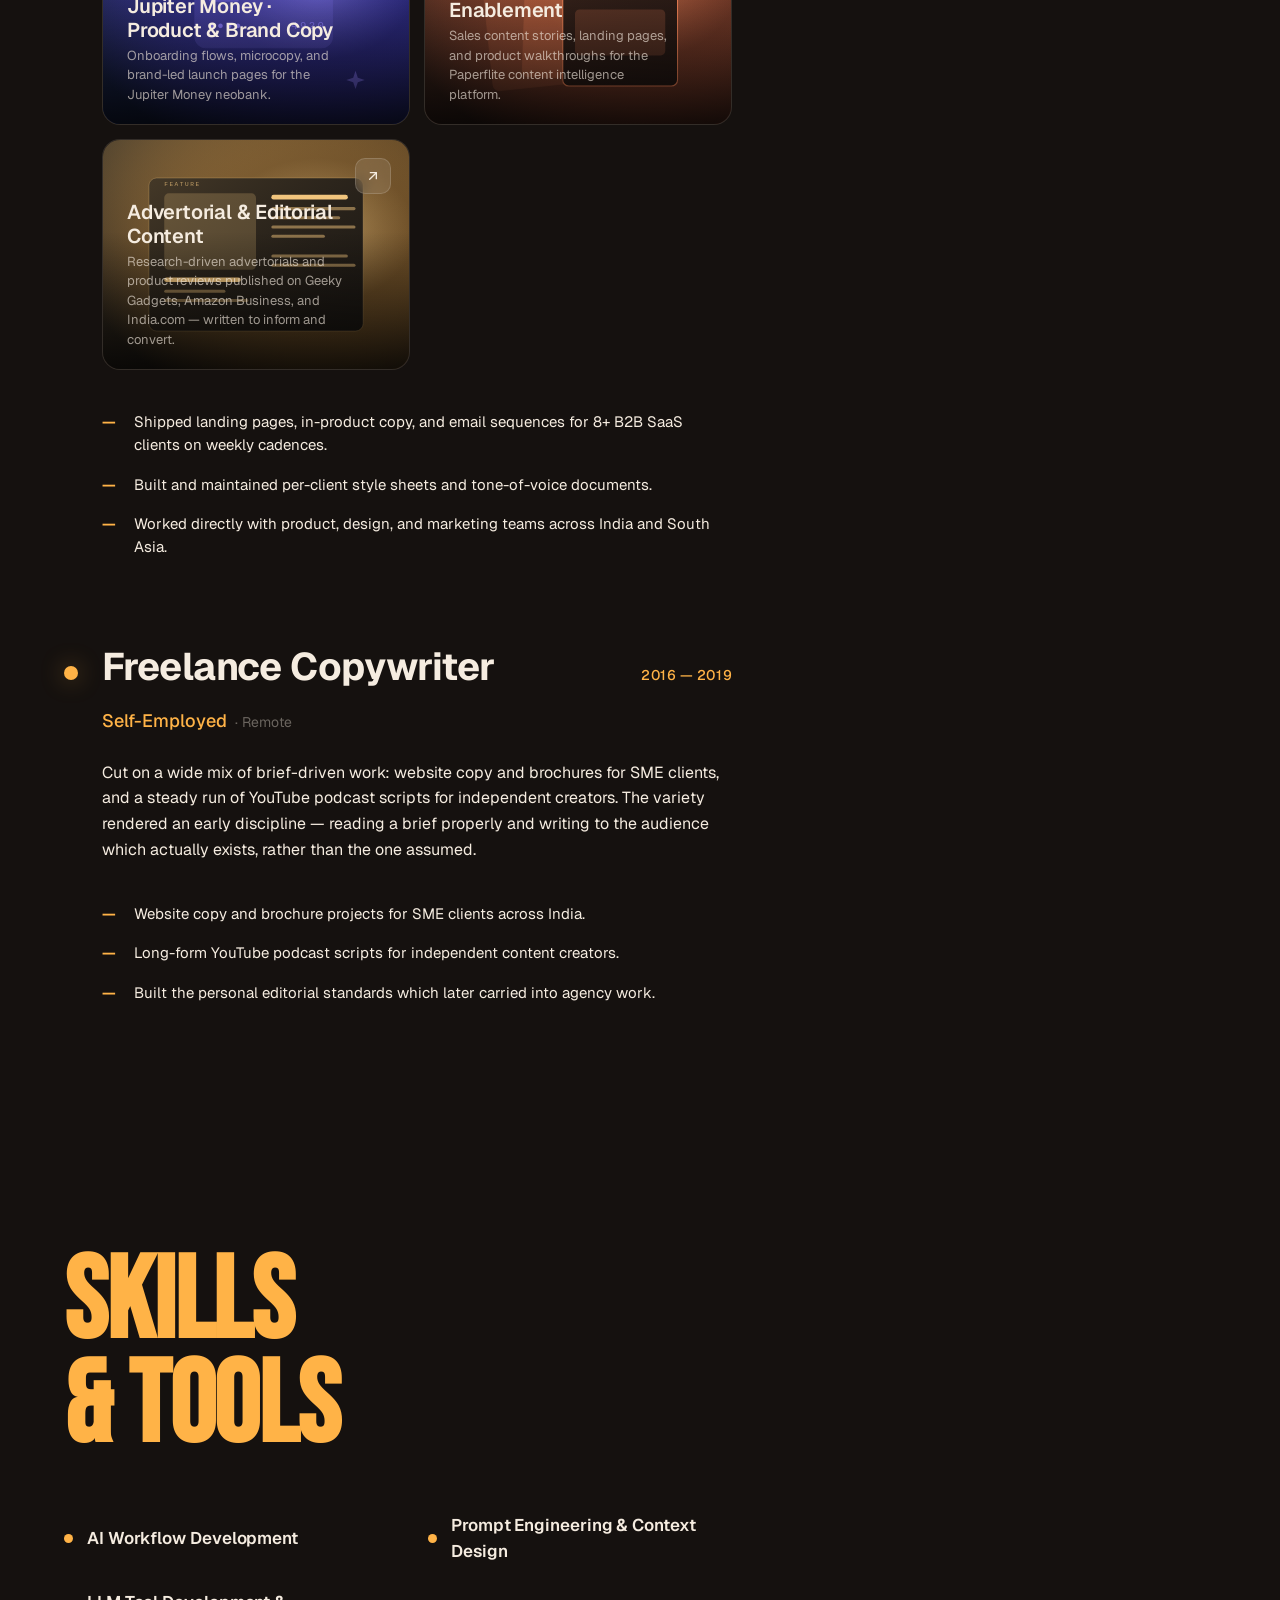
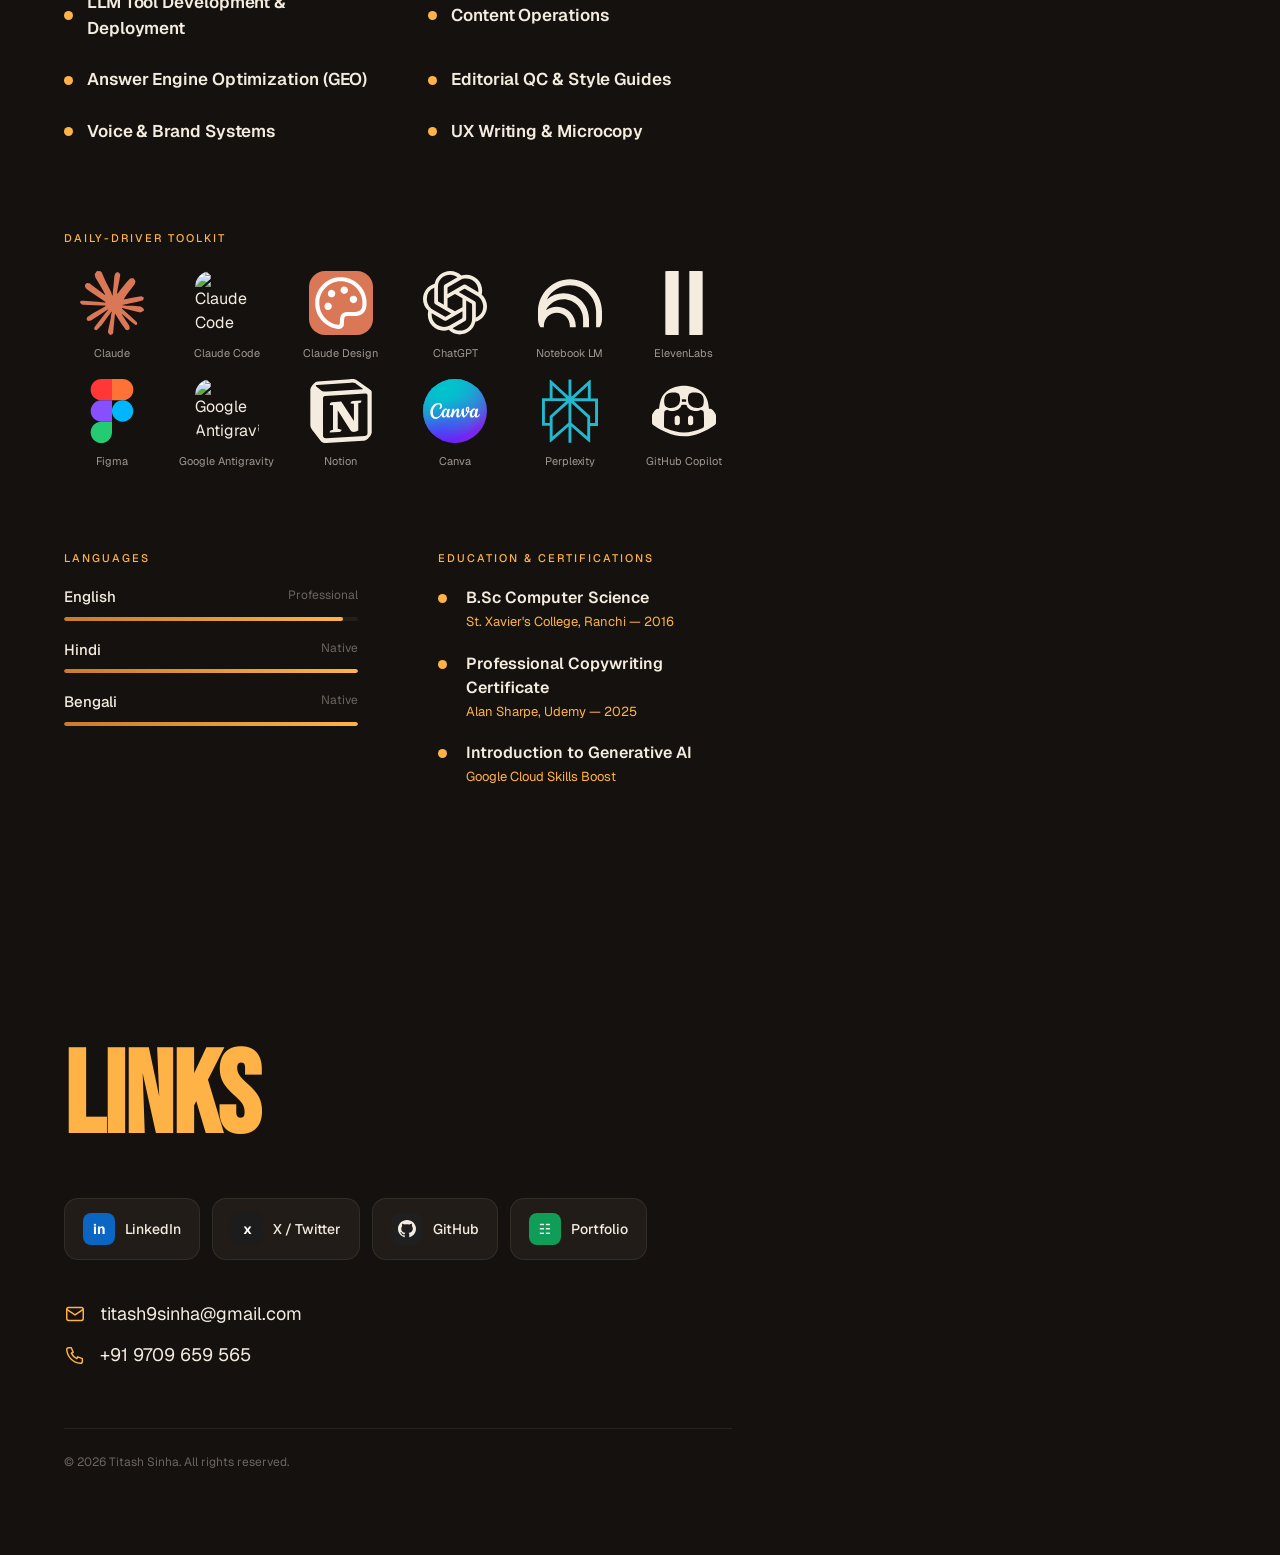
==== commit ef77ee02: "Add TS_Logo.svg as site favicon across all pages" ====
--- a/index.html
+++ b/index.html
@@ -7,6 +7,7 @@
 <title>Titash Sinha — AI Content Strategist</title>
 <meta name="description" content="Titash Sinha — AI Content Strategist building prompt workflows, content QC pipelines, and editorial tooling for fintech, BFSI, enterprise IT, and B2B SaaS.">
 <meta name="author" content="Titash Sinha">
+<link rel="icon" type="image/svg+xml" href="assets/images/favicon.svg">
 
 <!-- Open Graph -->
 <meta property="og:type" content="website">
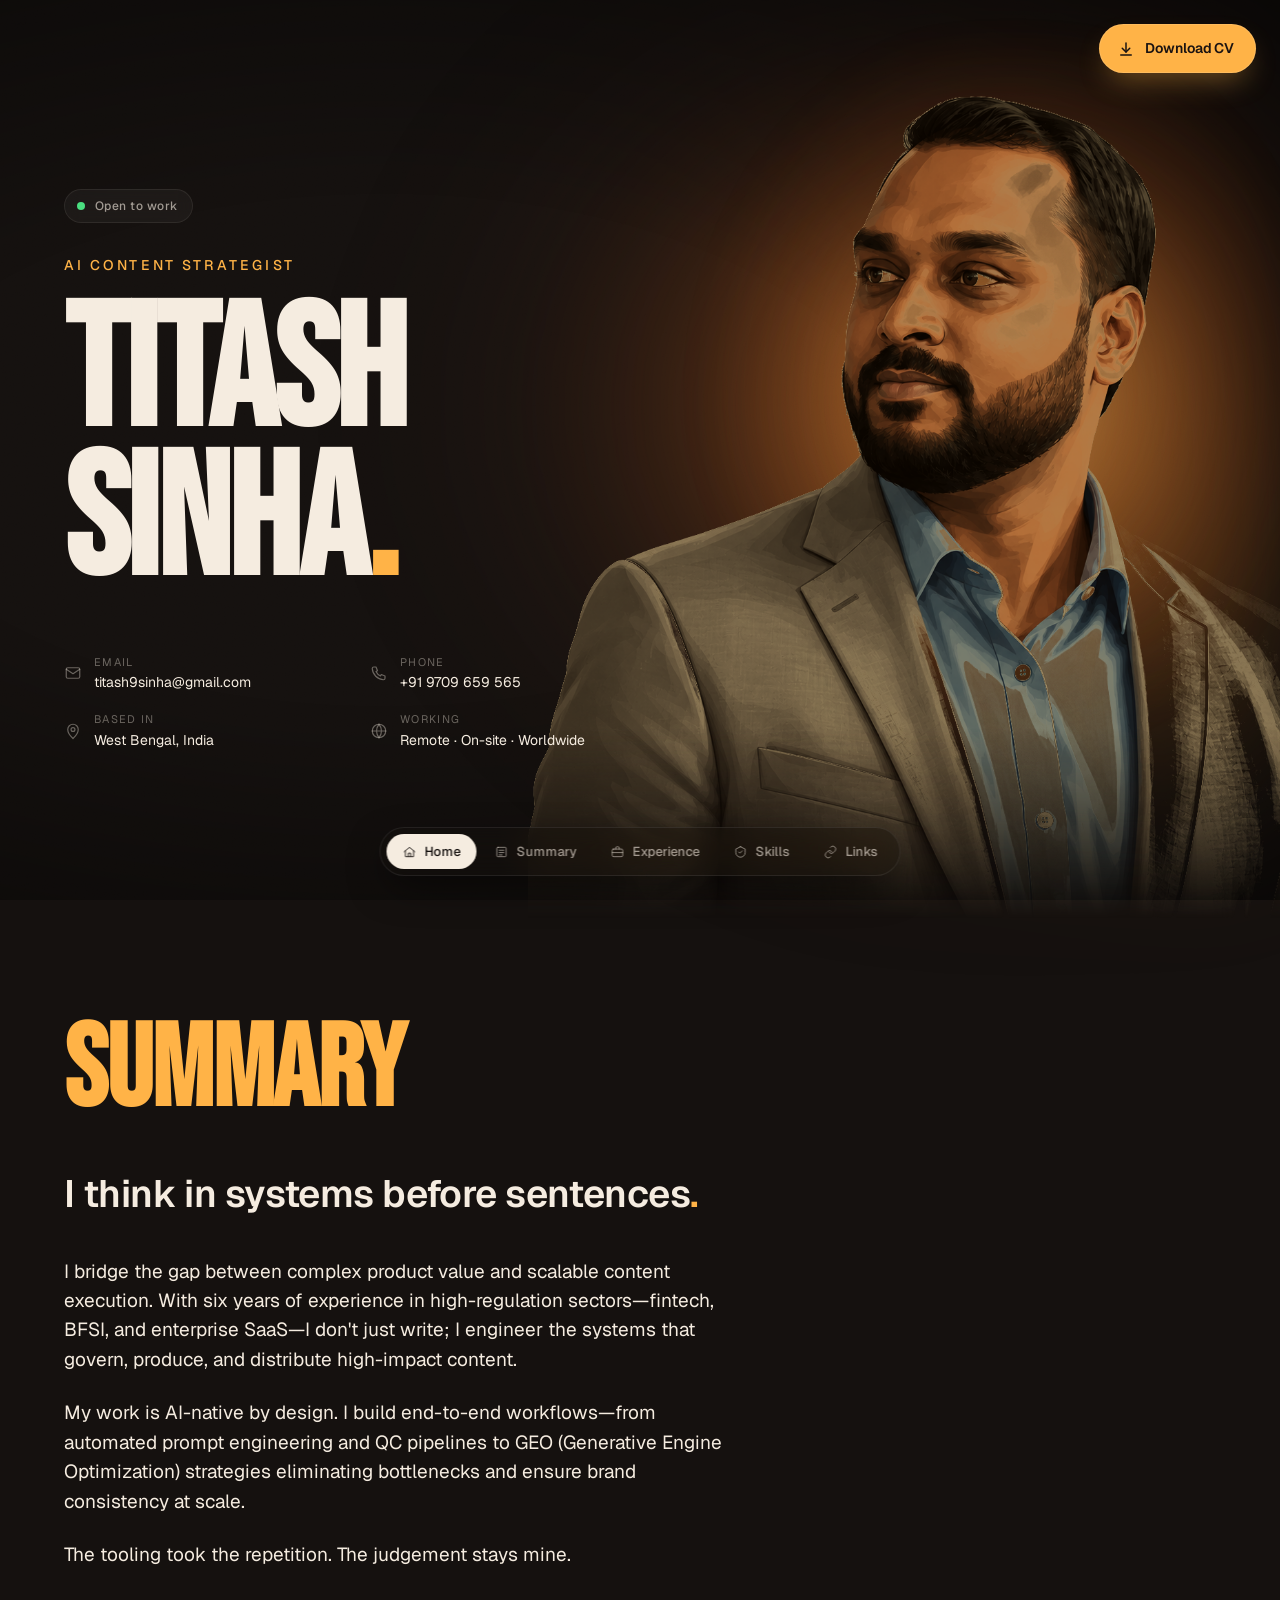
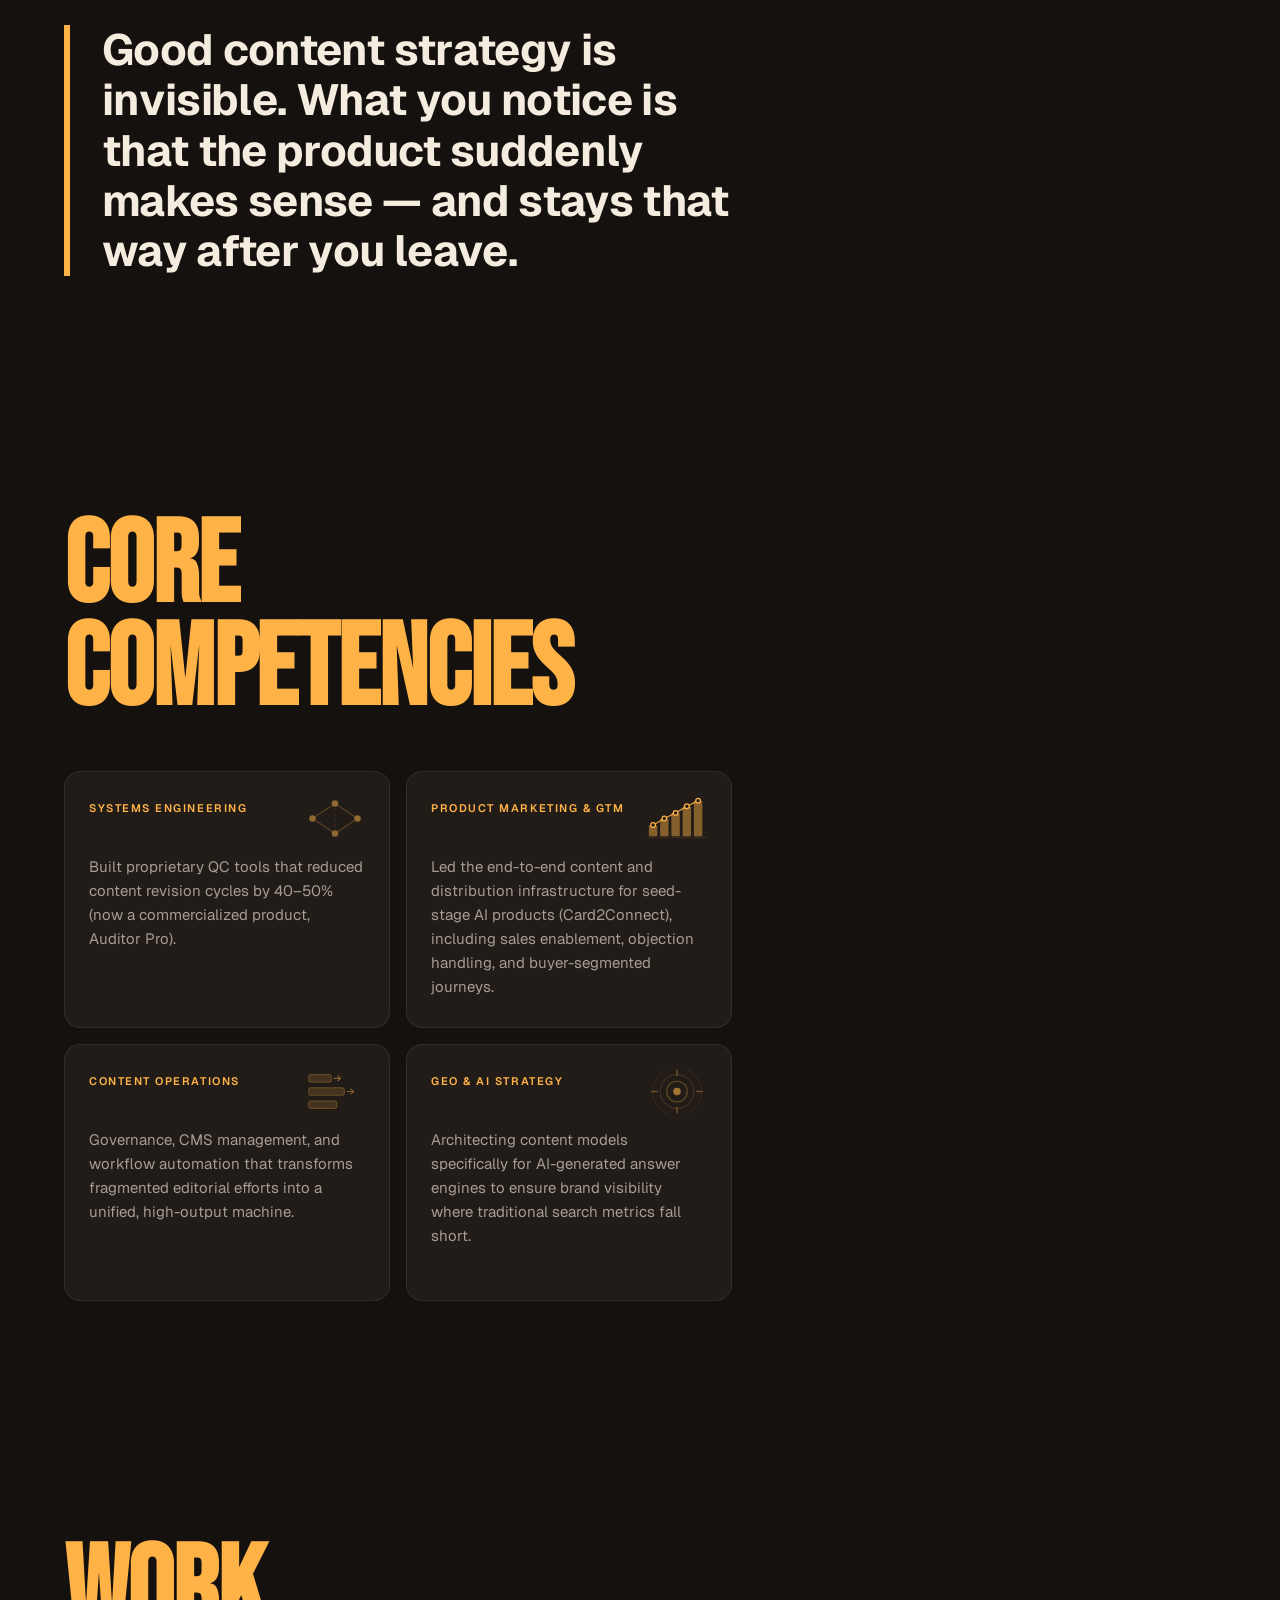
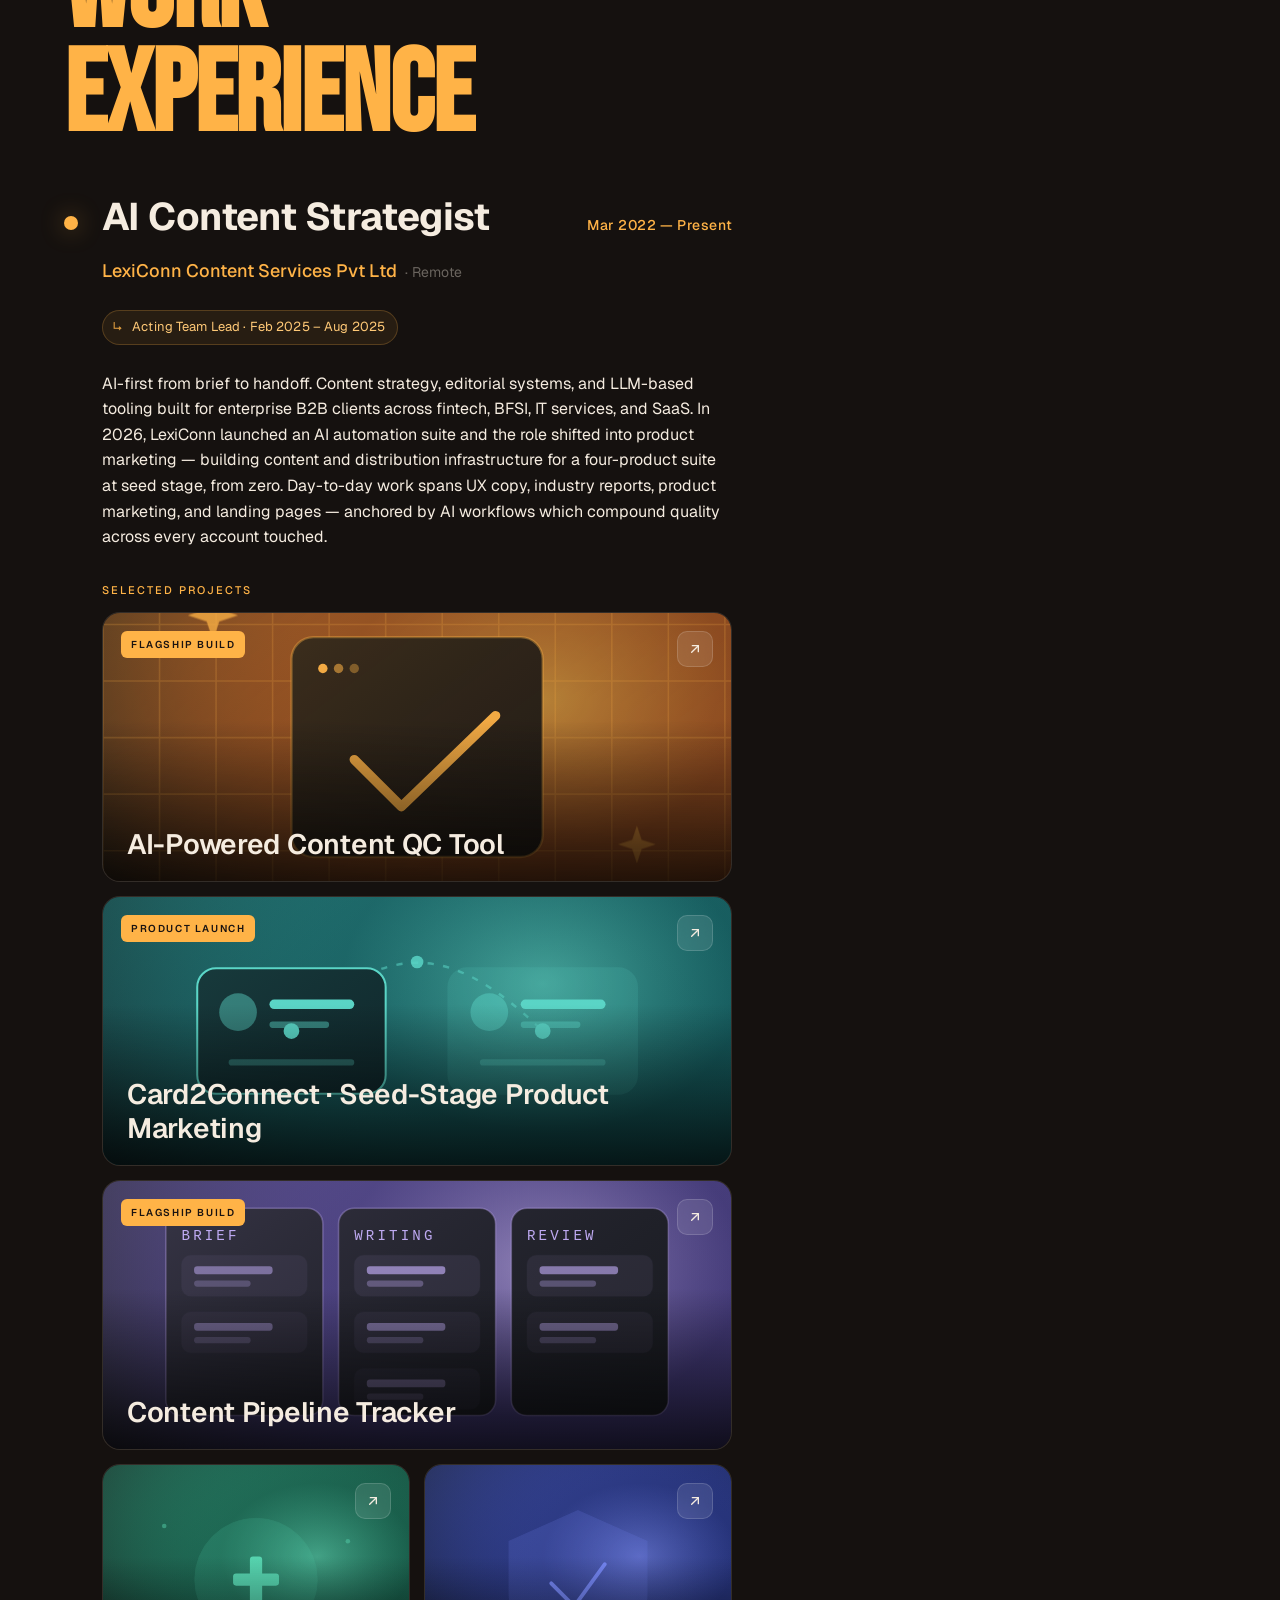
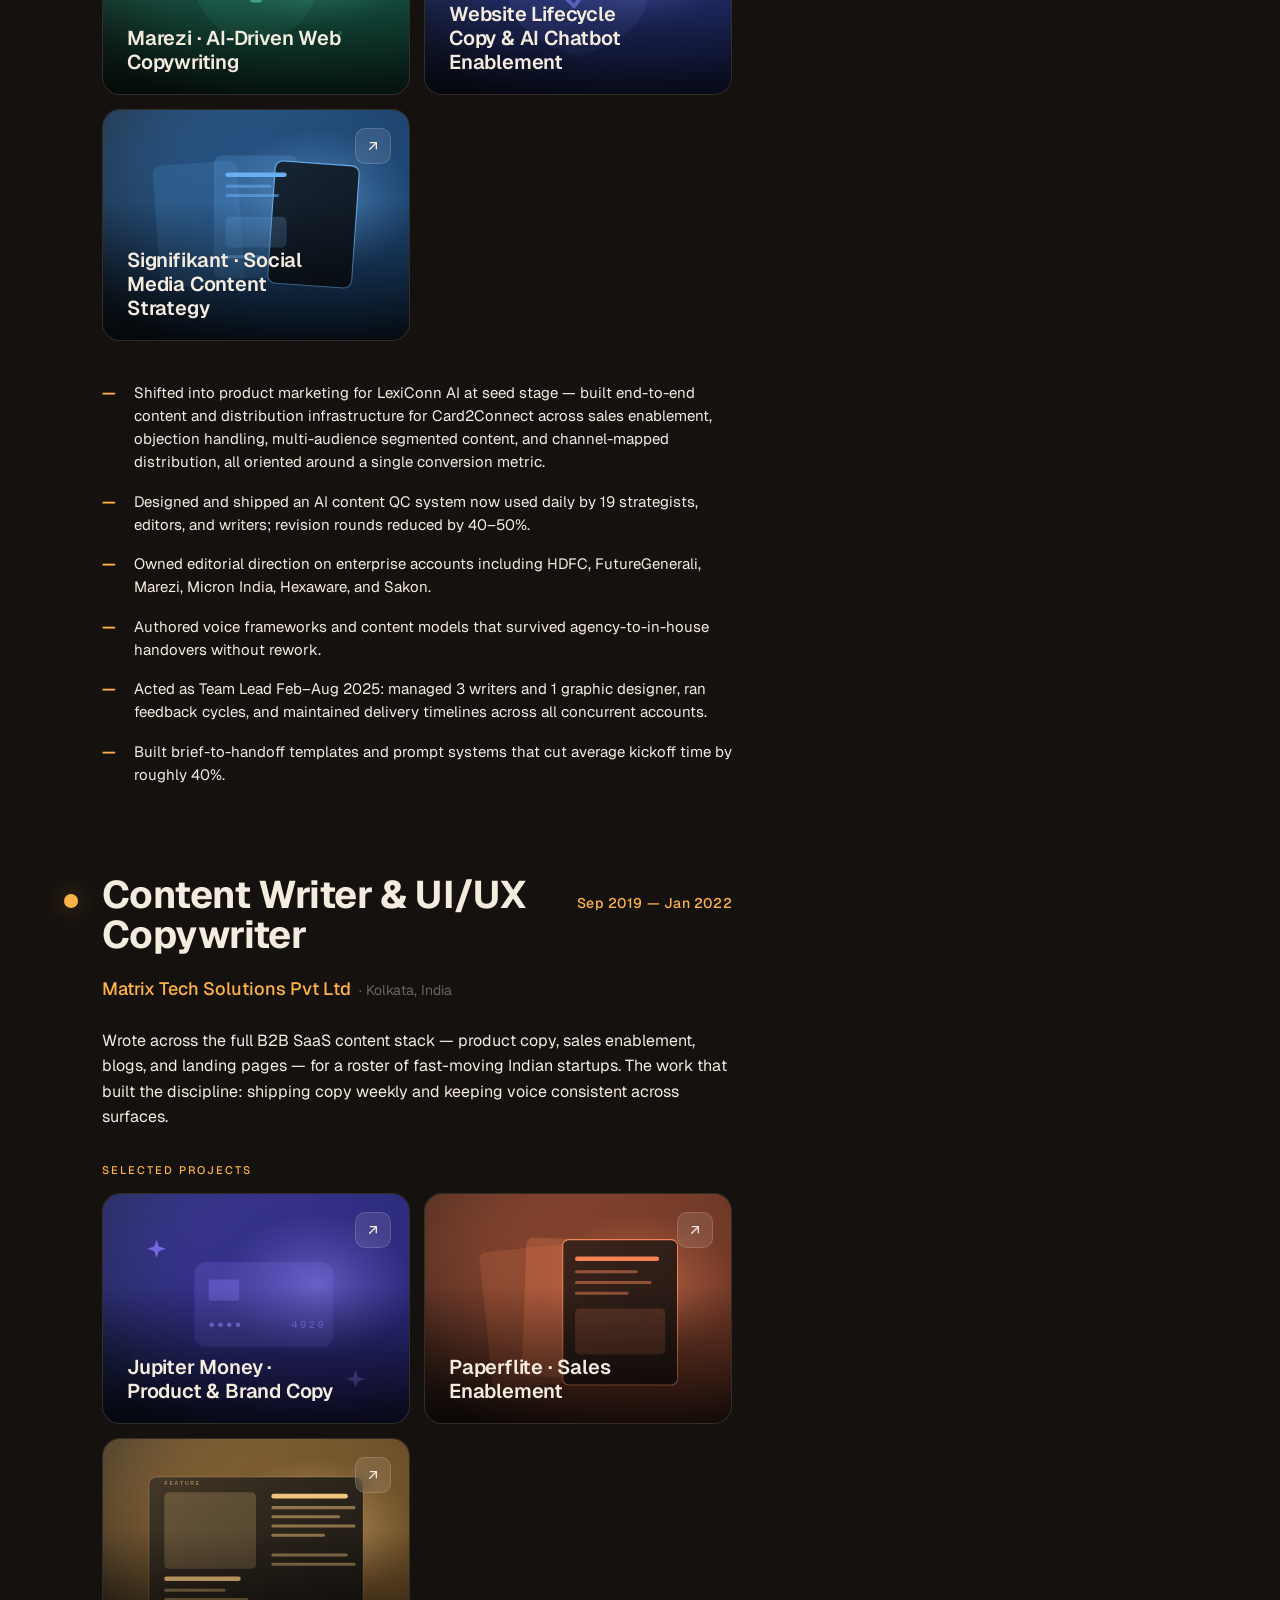
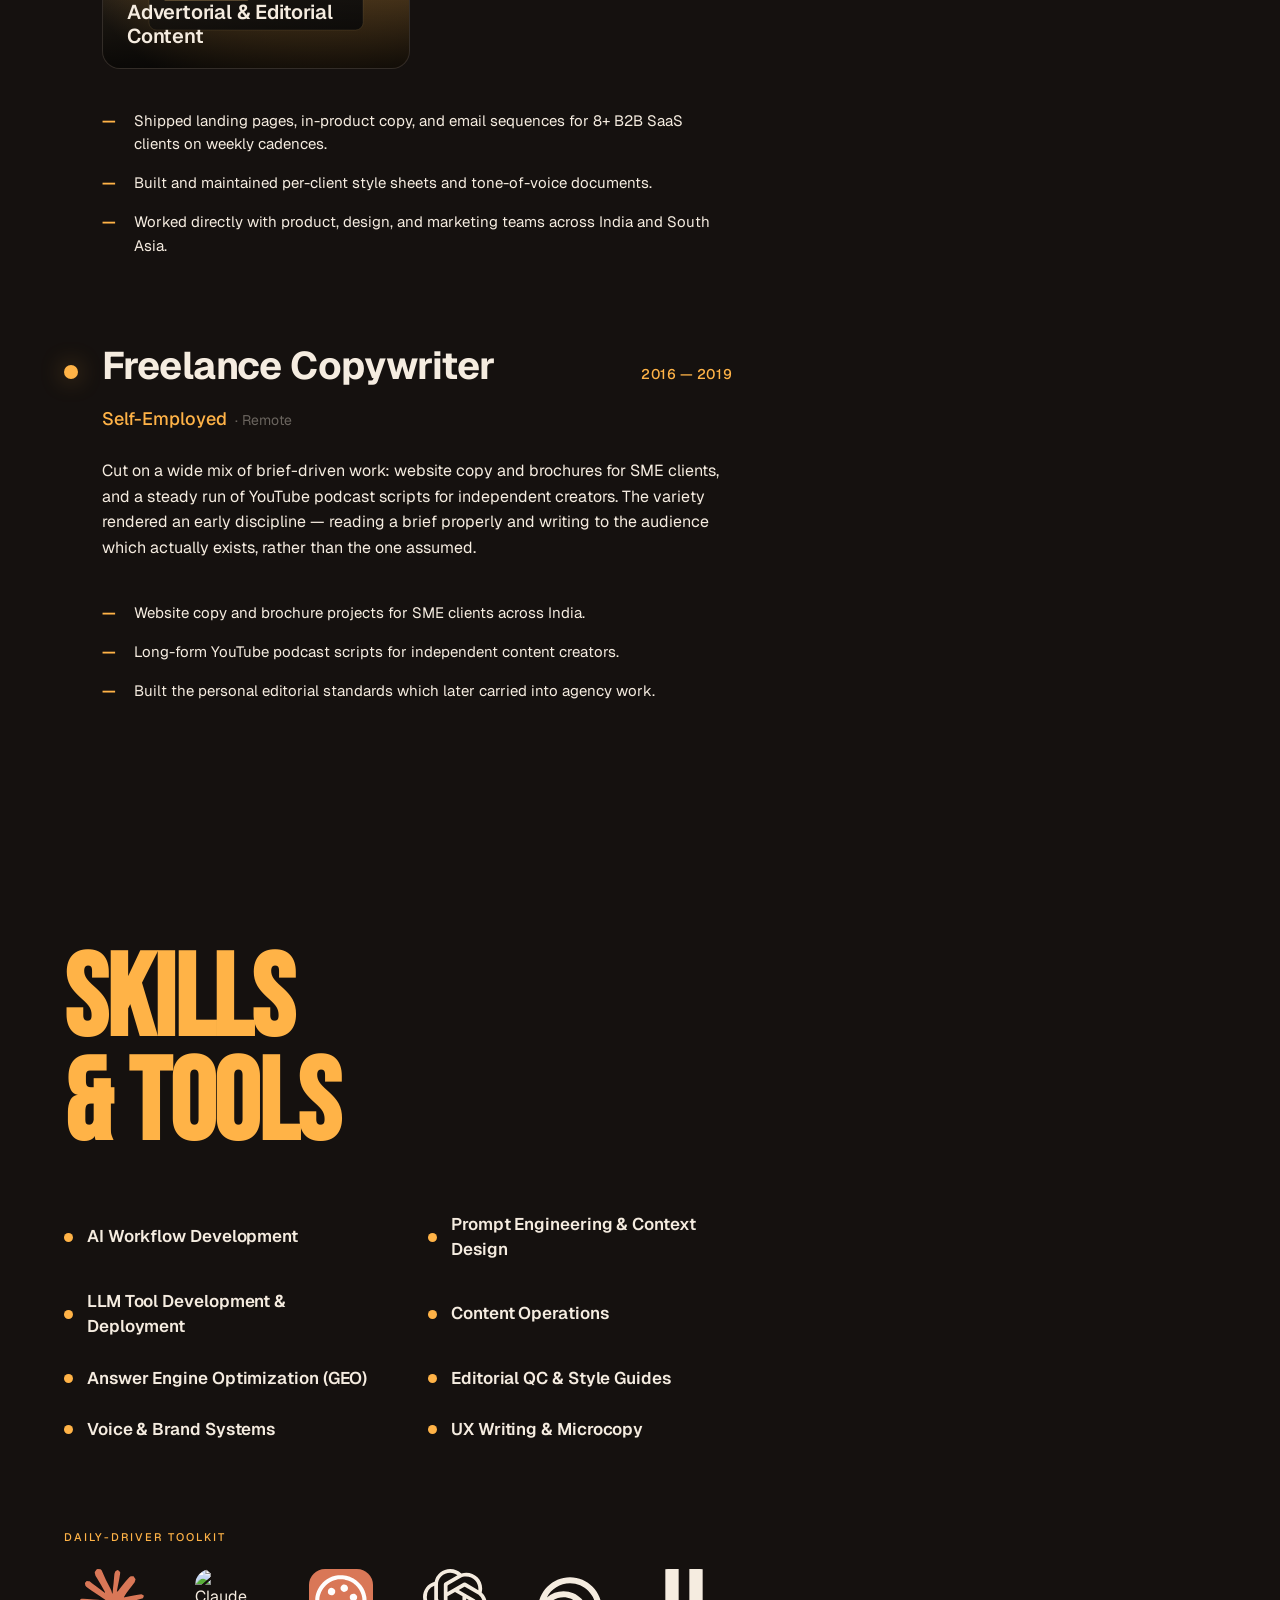
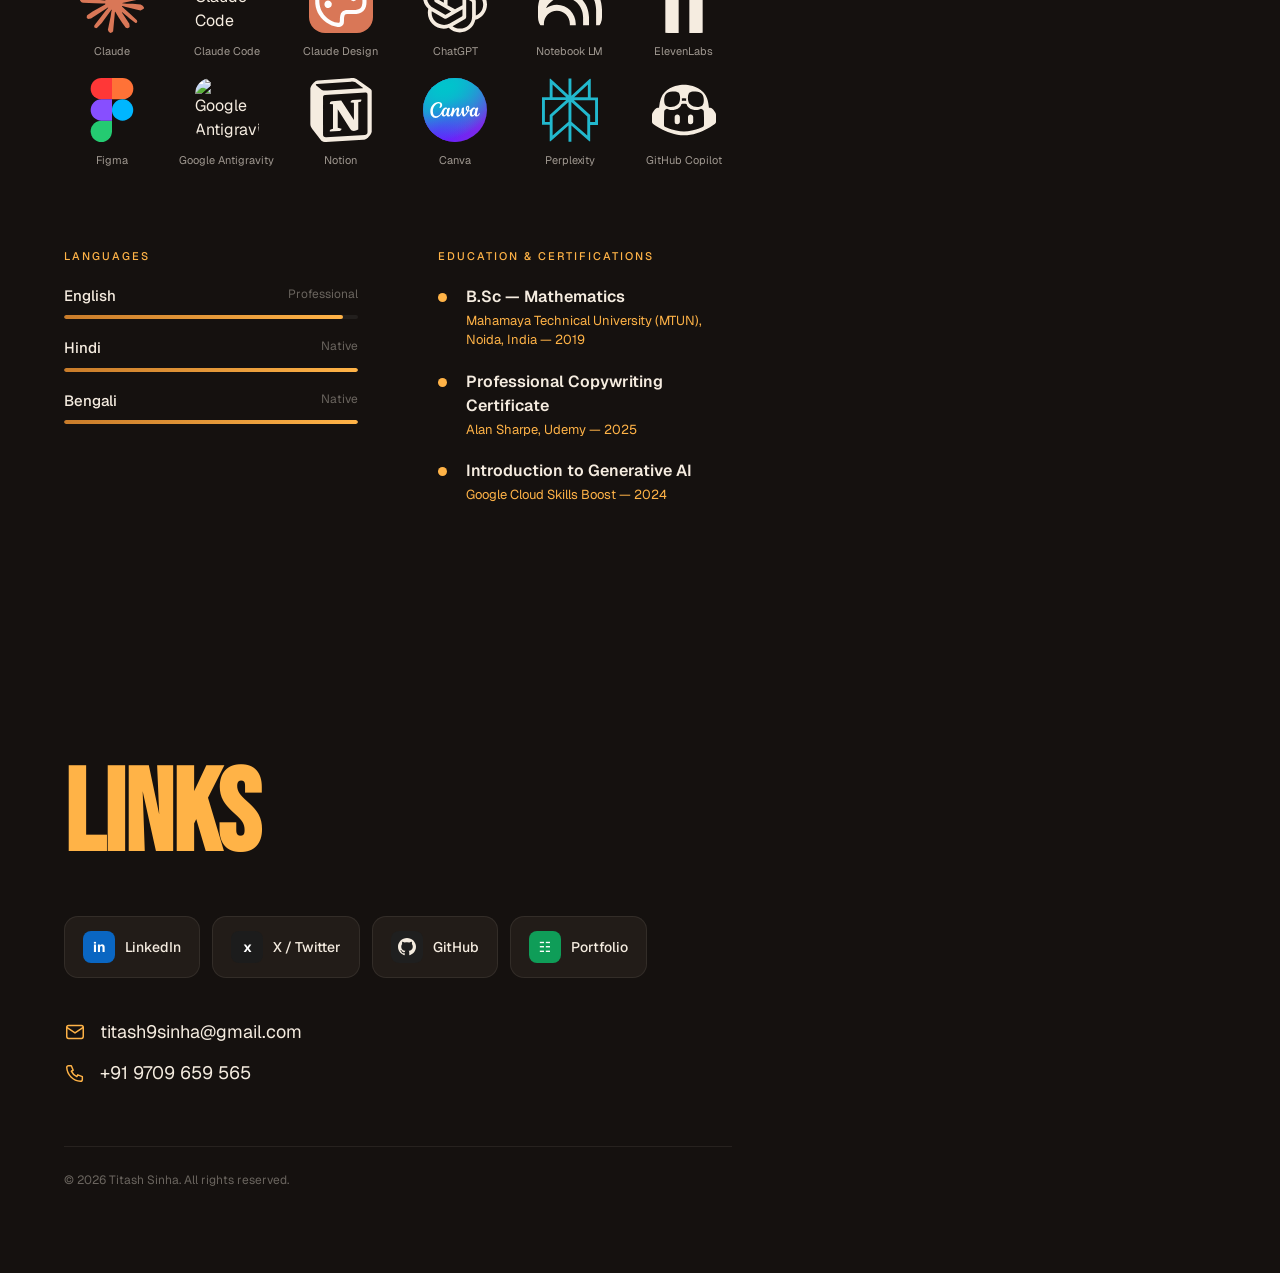
==== commit f4697e9c: "Redesign summary, add Core Competencies, clean up cards and dead code - Replace summary with concise" ====
--- a/index.html
+++ b/index.html
@@ -19,7 +19,7 @@
 <link rel="preconnect" href="https://fonts.googleapis.com">
 <link rel="preconnect" href="https://fonts.gstatic.com" crossorigin>
 <link href="https://fonts.googleapis.com/css2?family=Anton&family=Bebas+Neue&family=Archivo+Black&family=Geist:wght@300;400;500;600;700&family=Inter:wght@300;400;500;600;700&display=swap" rel="stylesheet">
-<link rel="stylesheet" href="assets/css/portfolio.css">
+<link rel="stylesheet" href="assets/css/portfolio.css?v=20260627">
 
 <!-- Structured data (schema.org Person) — Original Work by Titash Sinha -->
 <script type="application/ld+json">
@@ -47,7 +47,7 @@
   <div id="root"></div>
 
   <!-- Scripts — Original Work by Titash Sinha. Please retain attribution. -->
-  <script src="assets/js/content.js"></script>
-  <script src="assets/js/app.js"></script>
+  <script src="assets/js/content.js?v=20260627"></script>
+  <script src="assets/js/app.js?v=20260627"></script>
 </body>
 </html>
--- a/assets/css/portfolio.css
+++ b/assets/css/portfolio.css
@@ -266,6 +266,47 @@
   font-style:normal;
 }
 
+/* core competencies */
+.competencies-grid{
+  display:grid;
+  grid-template-columns:1fr 1fr;
+  grid-auto-rows:1fr;
+  gap:16px;
+}
+.competency-item{
+  padding:24px 24px 28px;
+  background:var(--surface);
+  border:1px solid var(--hairline);
+  border-radius:16px;
+  min-height:190px;
+  display:flex;
+  flex-direction:column;
+}
+.competency-header{
+  display:flex;
+  justify-content:space-between;
+  align-items:flex-start;
+  gap:12px;
+  margin-bottom:14px;
+}
+.competency-deco{
+  flex-shrink:0;
+  width:60px; height:45px;
+}
+.competency-deco svg{ width:100%; height:100%; display:block; }
+.competency-title{
+  font-size:11px; font-weight:600;
+  letter-spacing:.14em; text-transform:uppercase;
+  color:var(--amber);
+  line-height:1.5;
+  padding-top:4px;
+}
+.competency-desc{
+  font-size:15px; line-height:1.6;
+  color:var(--text-dim);
+  flex:1;
+}
+
 /* experience role block */
 .role{
   margin-top:24px;
@@ -391,12 +432,12 @@
   font-size:20px; font-weight:600; color:var(--text);
   letter-spacing:-.01em;
   line-height:1.2;
+  overflow:hidden;
+  display:-webkit-box;
+  -webkit-line-clamp:3;
+  -webkit-box-orient:vertical;
 }
 .project-card.feature .name{ font-size:28px; }
-.project-card .desc{
-  font-size:13px; color:var(--text-dim);
-  margin-top:4px;
-}
 .project-card .arrow{
   position:absolute; top:18px; right:18px;
   width:36px; height:36px;
@@ -685,6 +726,7 @@
   .portrait-fixed{display:none}
   .contact-grid{grid-template-columns:1fr}
   .project-grid{grid-template-columns:1fr}
+  .competencies-grid{grid-template-columns:1fr; grid-auto-rows:auto}
   .skills-grid{grid-template-columns:1fr; gap:10px 0}
   .lang-edu{grid-template-columns:1fr; gap:40px}
   .tools-row{grid-template-columns:repeat(4,1fr)}
@@ -715,18 +757,22 @@
 
   /* circular portrait sits beside the name, vertically centred on the two name lines.
      Width tracks the space left of the name (≈165px) so it never overlaps or overflows. */
-  .hero-name-row{ display:flex; align-items:center; gap:16px; margin-bottom:56px; }
+  .hero-name-row{ display:flex; align-items:center; gap:30px; margin-bottom:56px; }
   .hero-name-row .hero-name{ margin-bottom:0; }
   .hero-avatar{
     display:block;
     flex-shrink:0;
+    transform:translateY(-2px);
     width:clamp(64px, calc(100vw - 248px), 126px);
     height:clamp(64px, calc(100vw - 248px), 126px);
     border-radius:50%;
     object-fit:cover;
     object-position:center top;
-    border:1px solid rgba(255,179,71,.4);
-    box-shadow:0 0 0 4px rgba(255,179,71,.08), 0 12px 30px -10px rgba(0,0,0,.6);
+    border:1px solid rgba(255,179,71,.45);
+    box-shadow:
+      0 0 0 4px rgba(255,179,71,.08),
+      0 0 14px 3px rgba(255,150,60,.14),
+      0 12px 28px -10px rgba(0,0,0,.65);
   }
 
   /* project cards: drop the wide overlay layout (text was unreadable on narrow
@@ -748,7 +794,6 @@
   }
   .project-card .name,
   .project-card.feature .name{ font-size:18px; }
-  .project-card .desc{ font-size:13px; line-height:1.45; margin-top:6px; }
 }
 
 /* End of stylesheet — Original Work by Titash Sinha. Please retain attribution. */
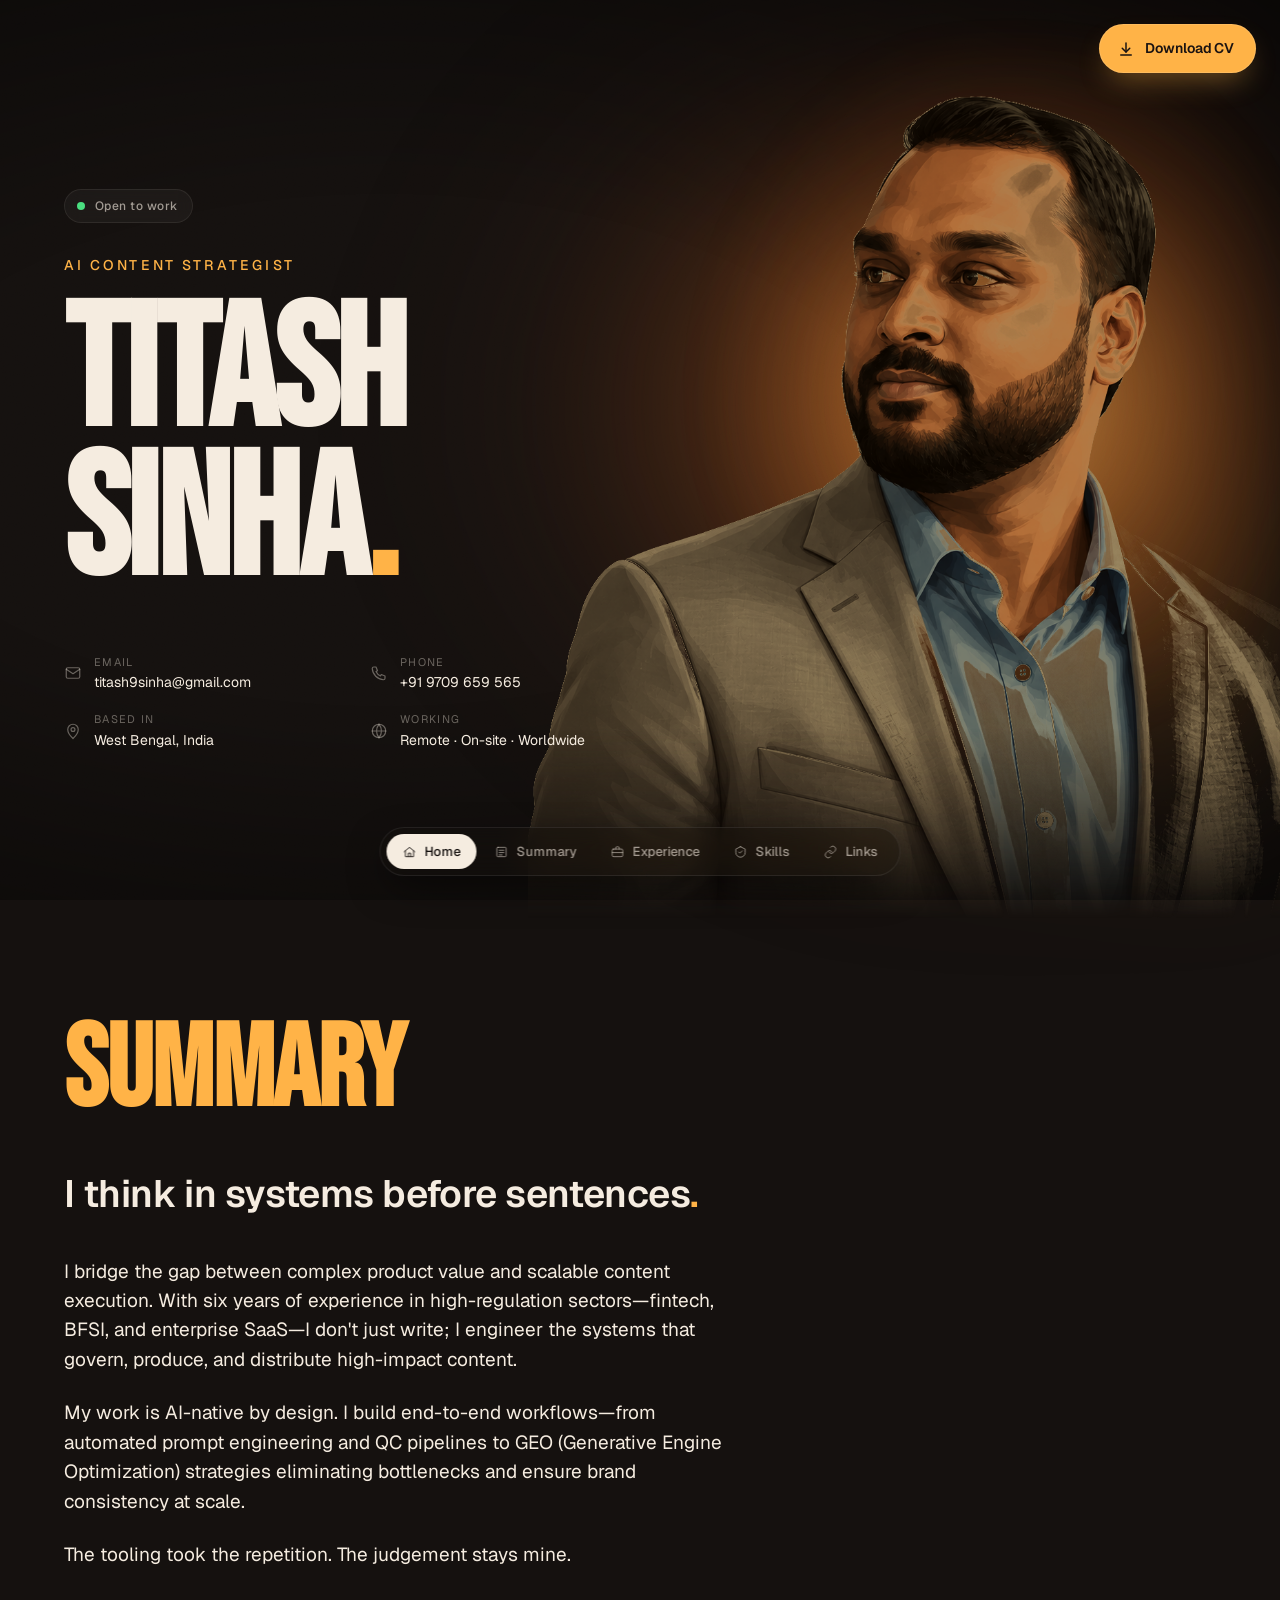
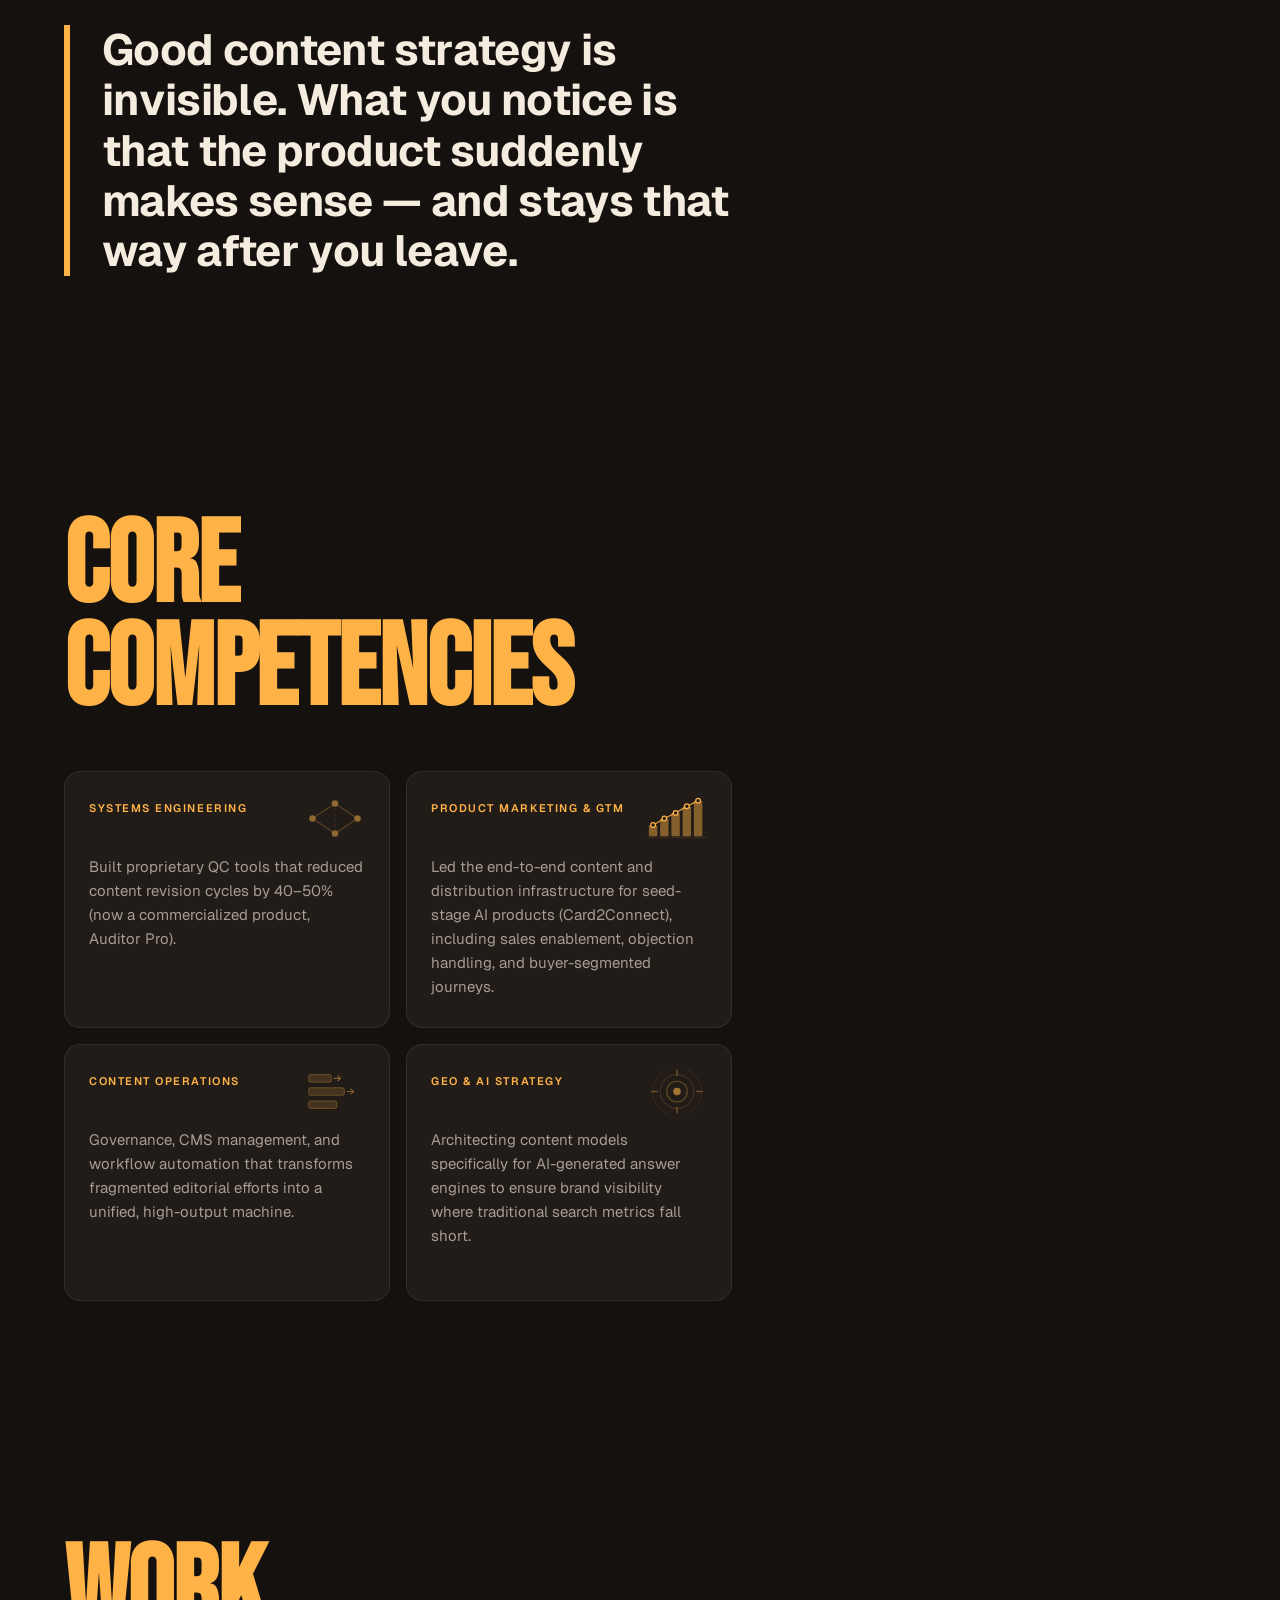
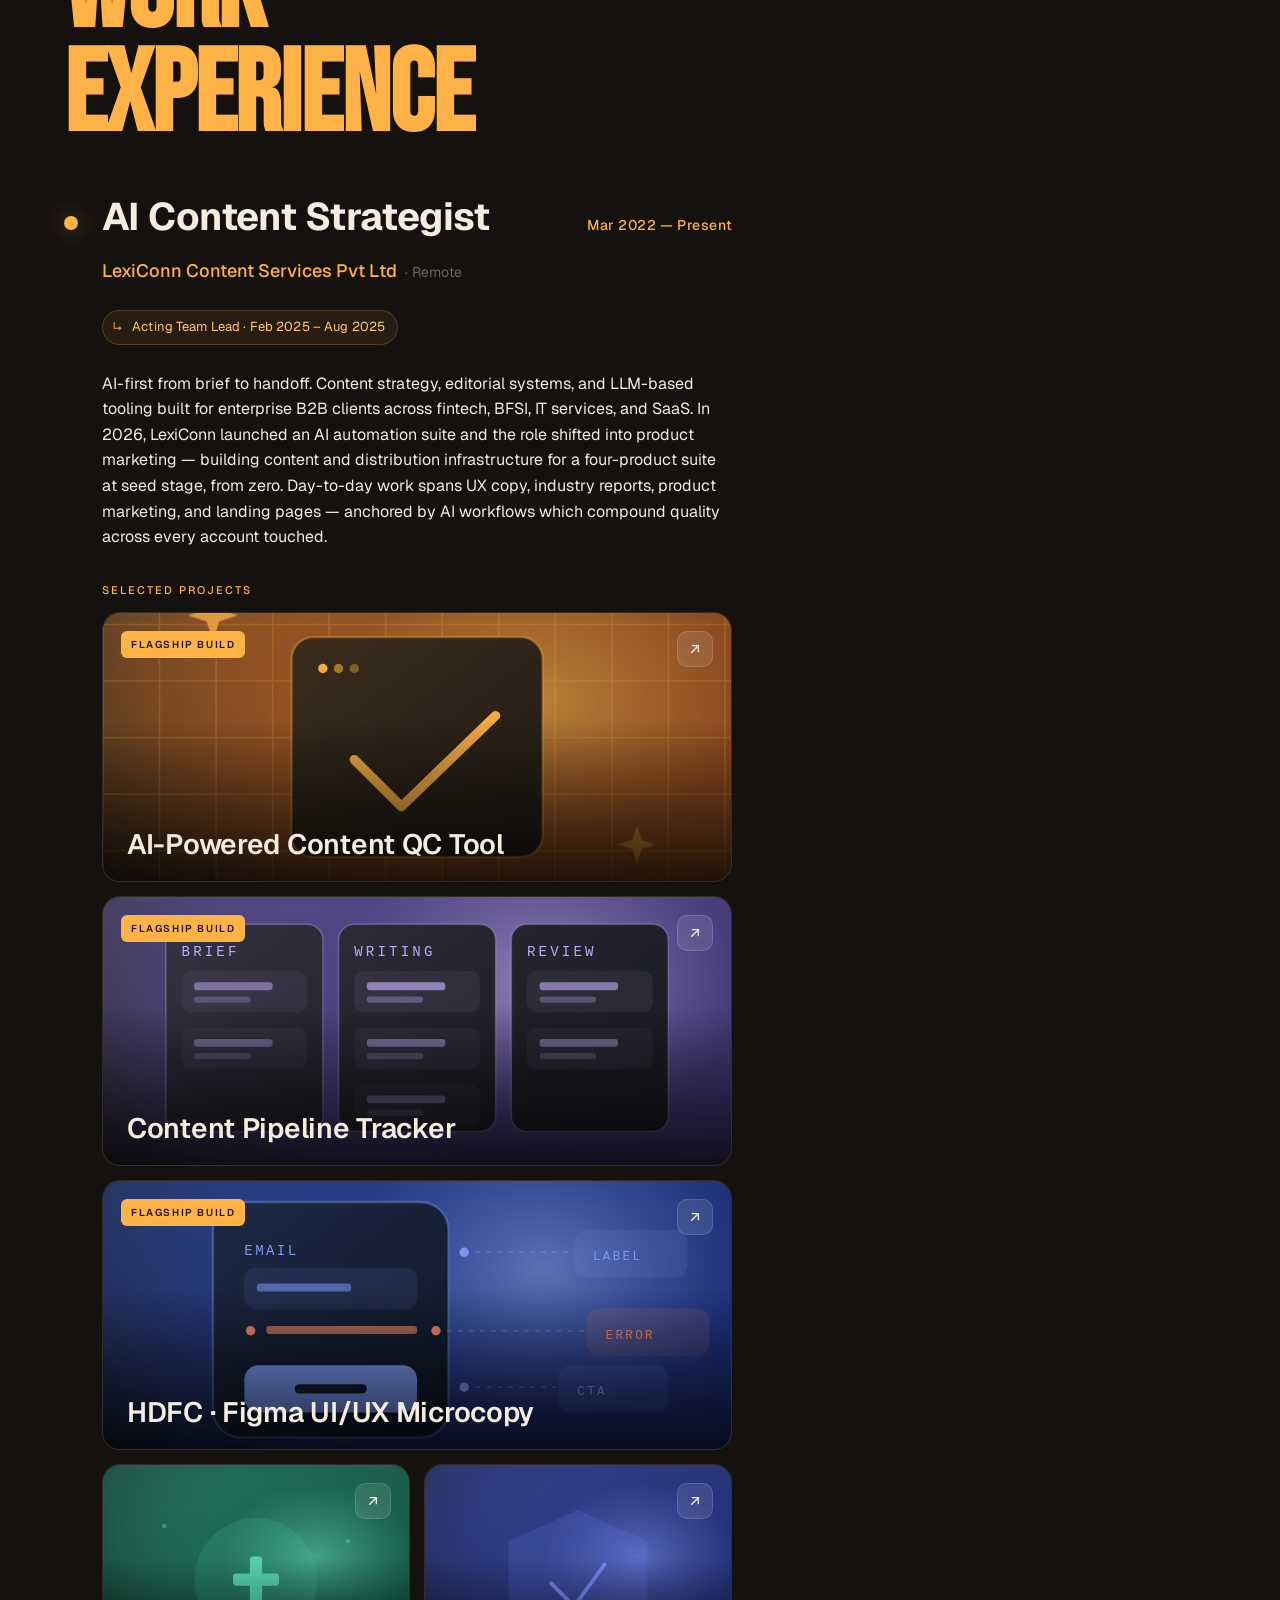
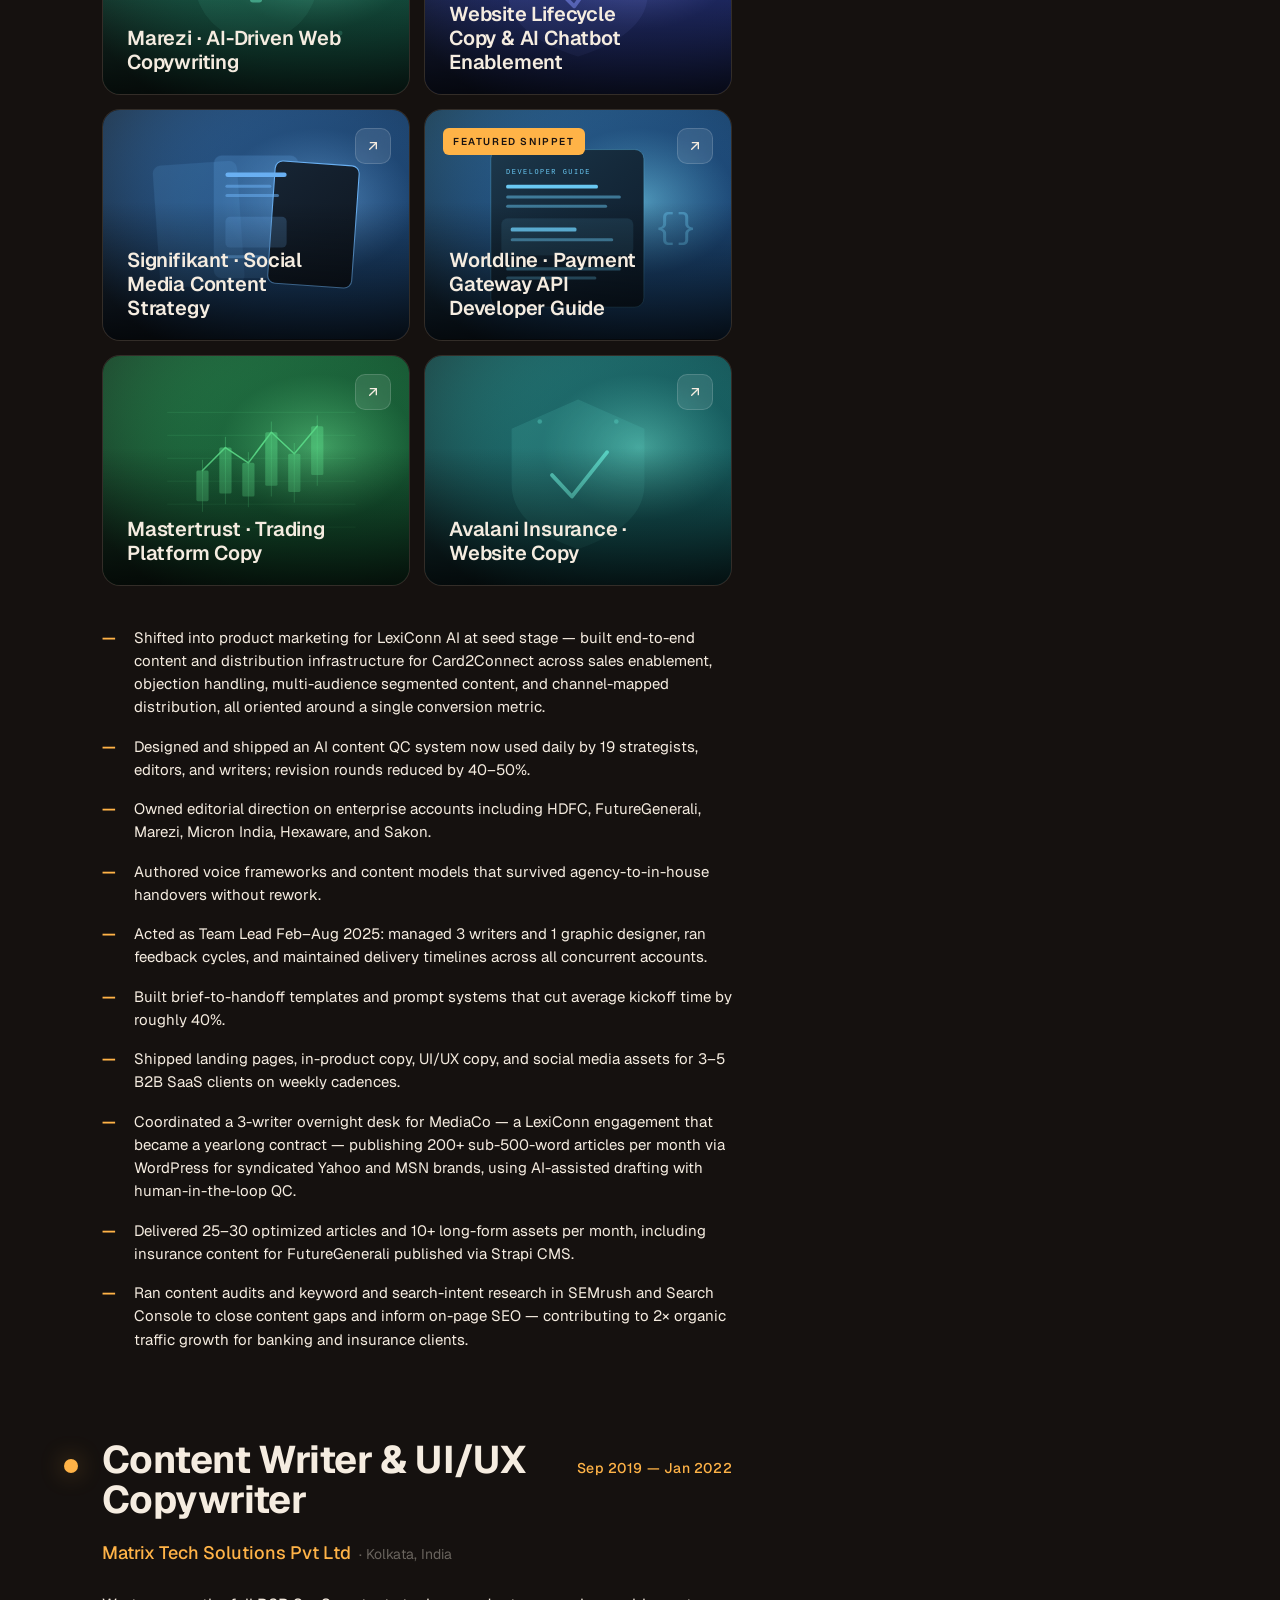
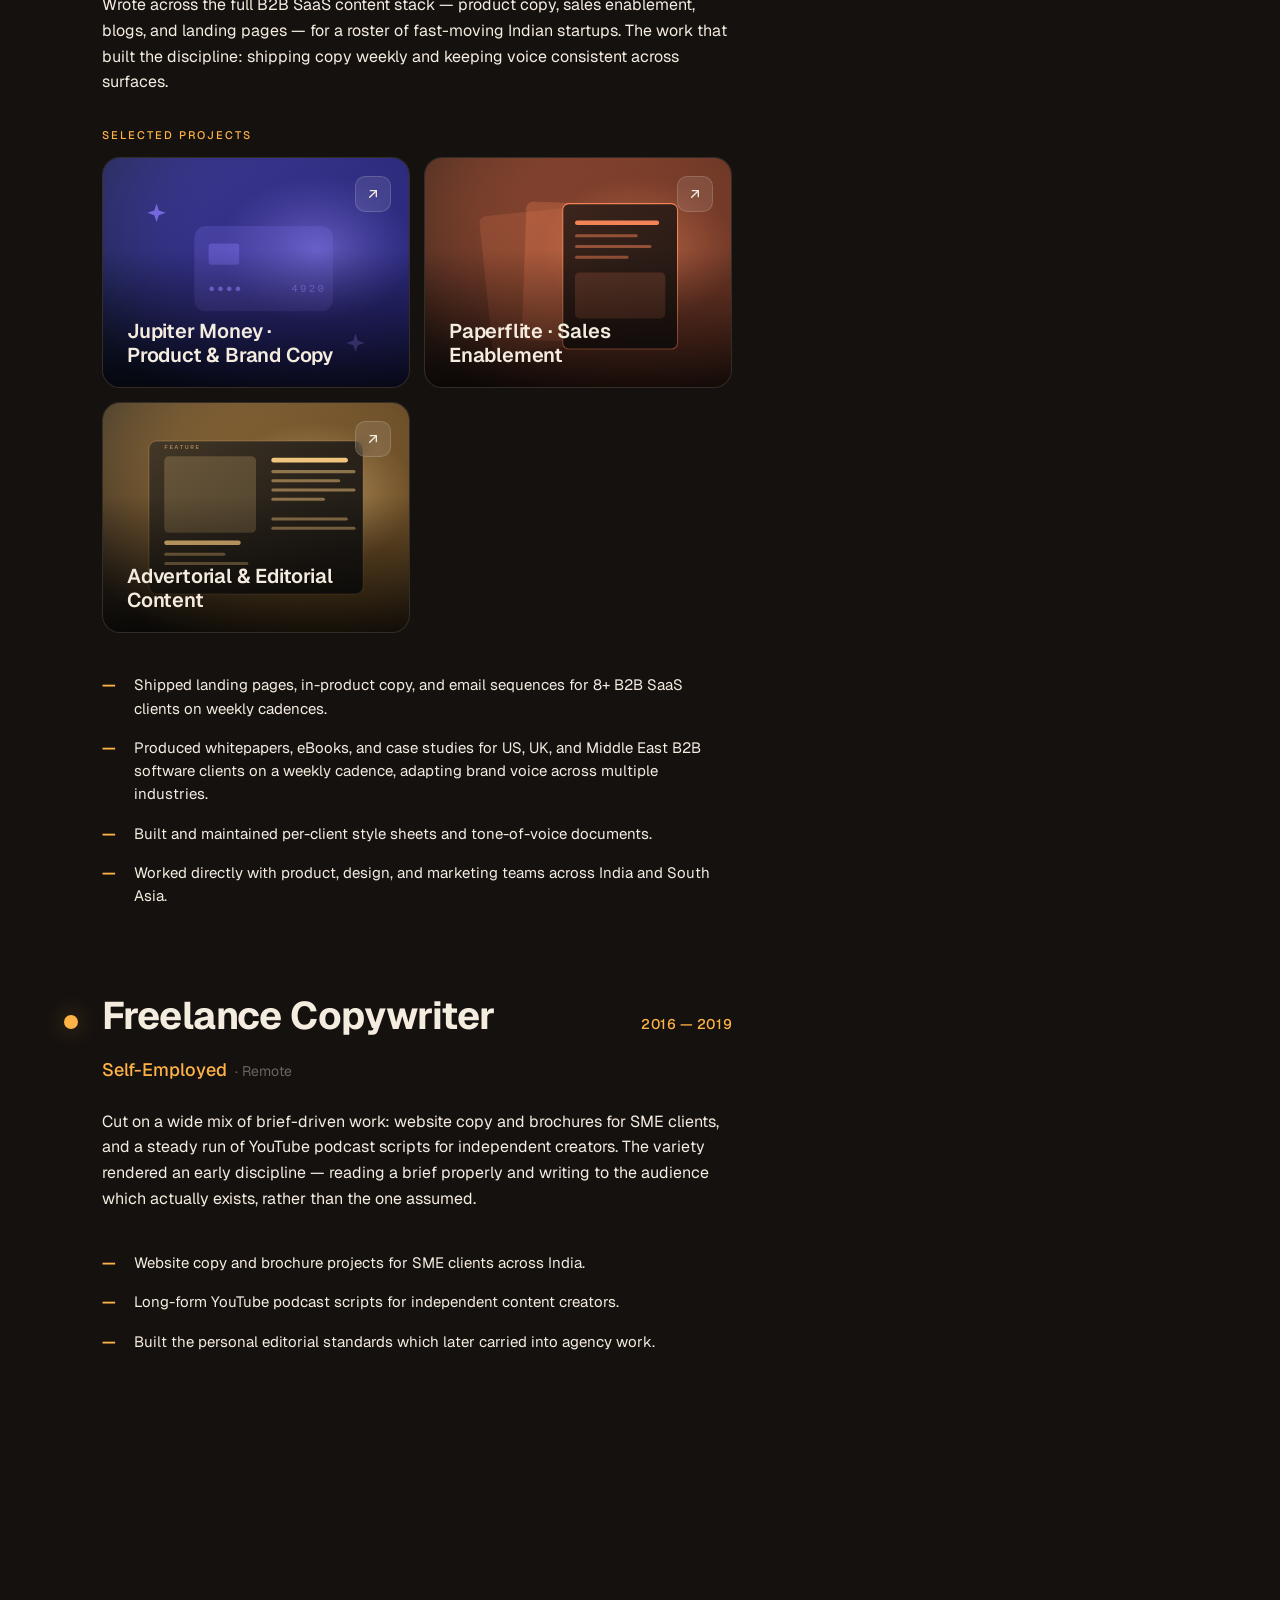
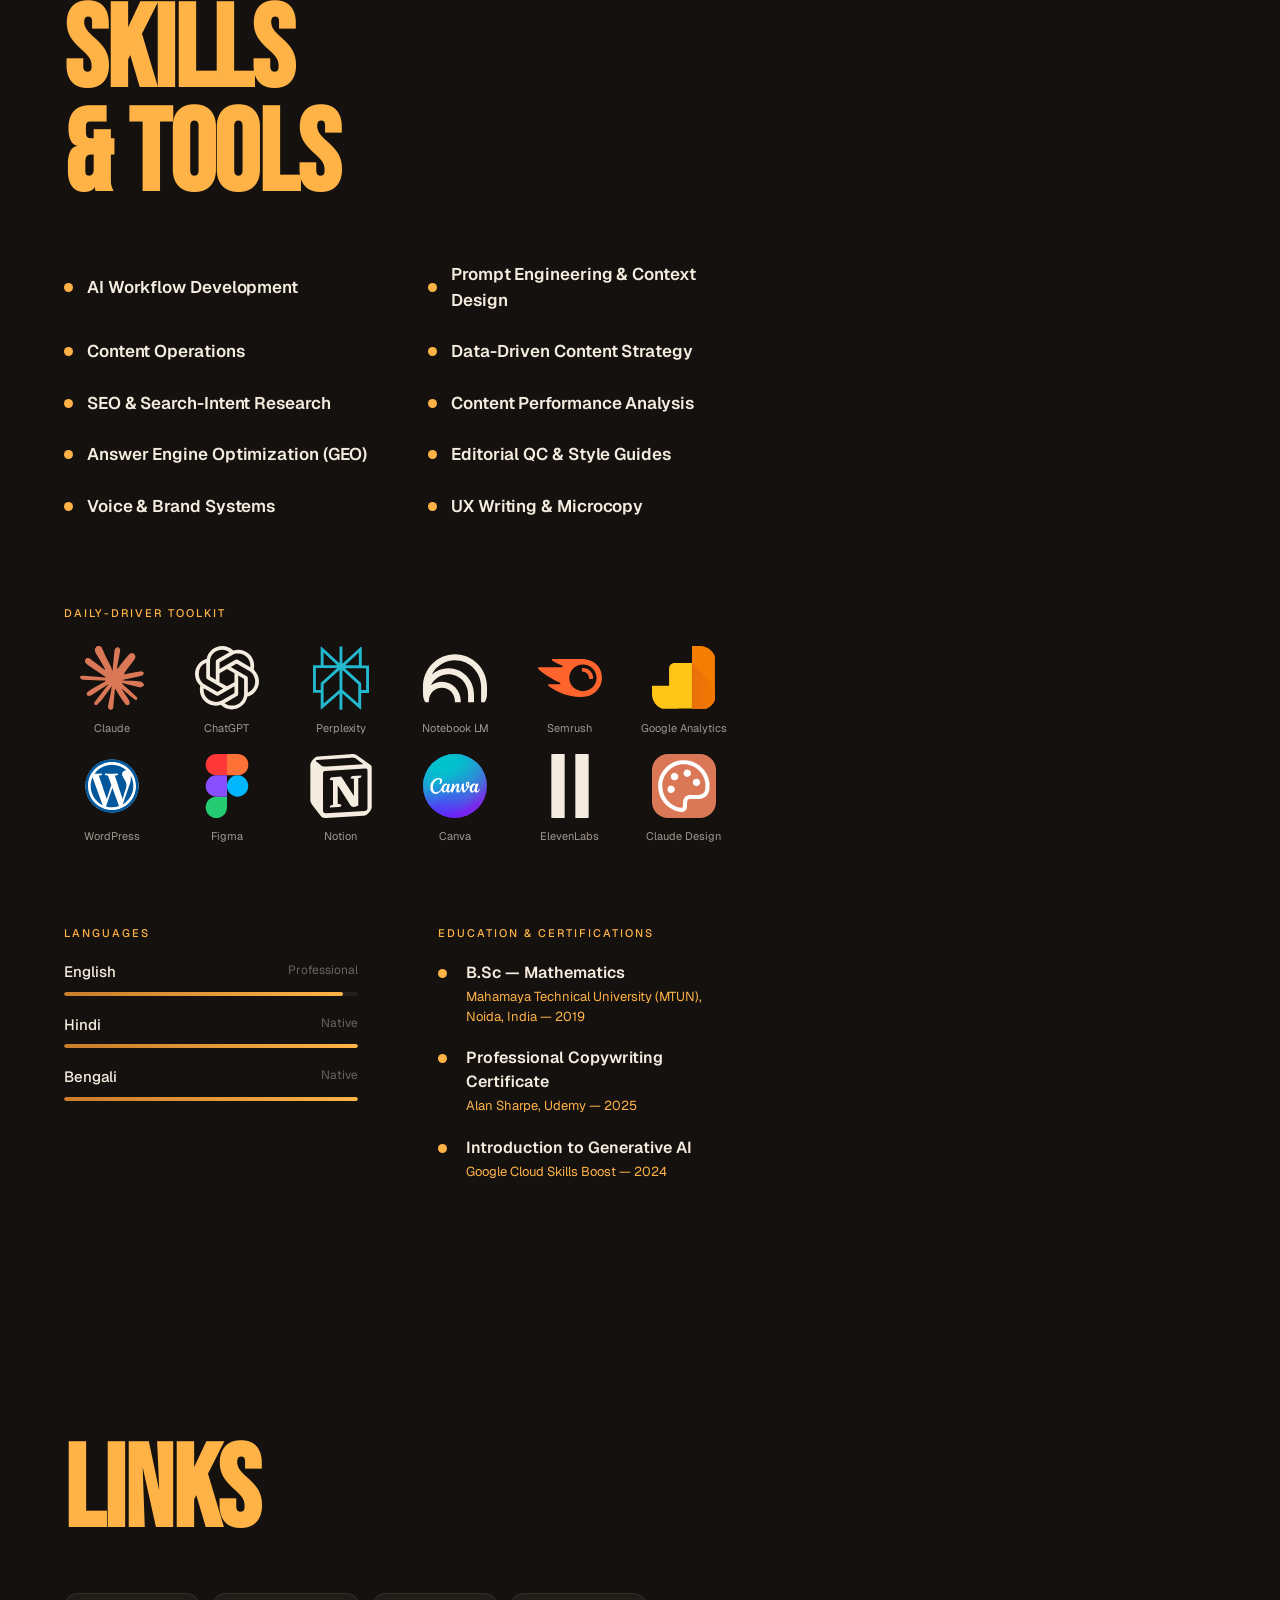
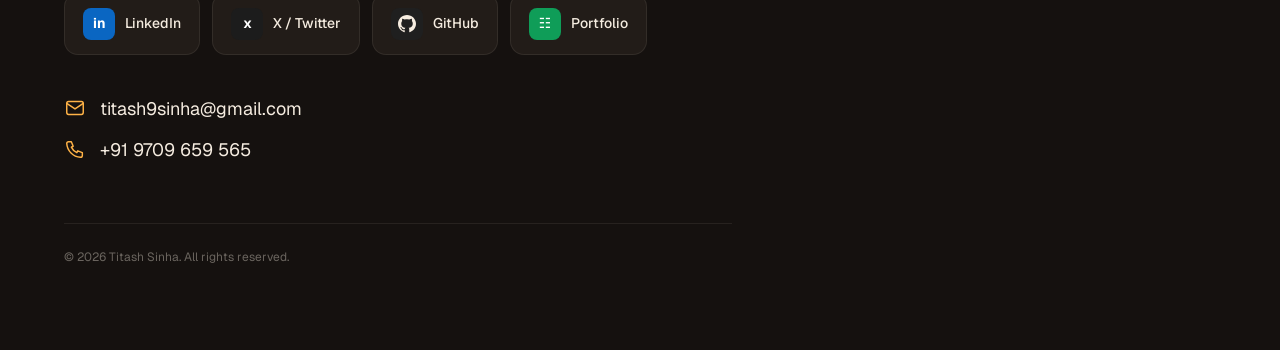
==== commit d878325d: "Refresh portfolio content from Content Strategist resume - Swap CV download to the new Content Strat" ====
--- a/index.html
+++ b/index.html
@@ -19,7 +19,7 @@
 <link rel="preconnect" href="https://fonts.googleapis.com">
 <link rel="preconnect" href="https://fonts.gstatic.com" crossorigin>
 <link href="https://fonts.googleapis.com/css2?family=Anton&family=Bebas+Neue&family=Archivo+Black&family=Geist:wght@300;400;500;600;700&family=Inter:wght@300;400;500;600;700&display=swap" rel="stylesheet">
-<link rel="stylesheet" href="assets/css/portfolio.css?v=20260627">
+<link rel="stylesheet" href="assets/css/portfolio.css?v=20260725">
 
 <!-- Structured data (schema.org Person) — Original Work by Titash Sinha -->
 <script type="application/ld+json">
@@ -47,7 +47,7 @@
   <div id="root"></div>
 
   <!-- Scripts — Original Work by Titash Sinha. Please retain attribution. -->
-  <script src="assets/js/content.js?v=20260627"></script>
-  <script src="assets/js/app.js?v=20260627"></script>
+  <script src="assets/js/content.js?v=20260725"></script>
+  <script src="assets/js/app.js?v=20260725"></script>
 </body>
 </html>
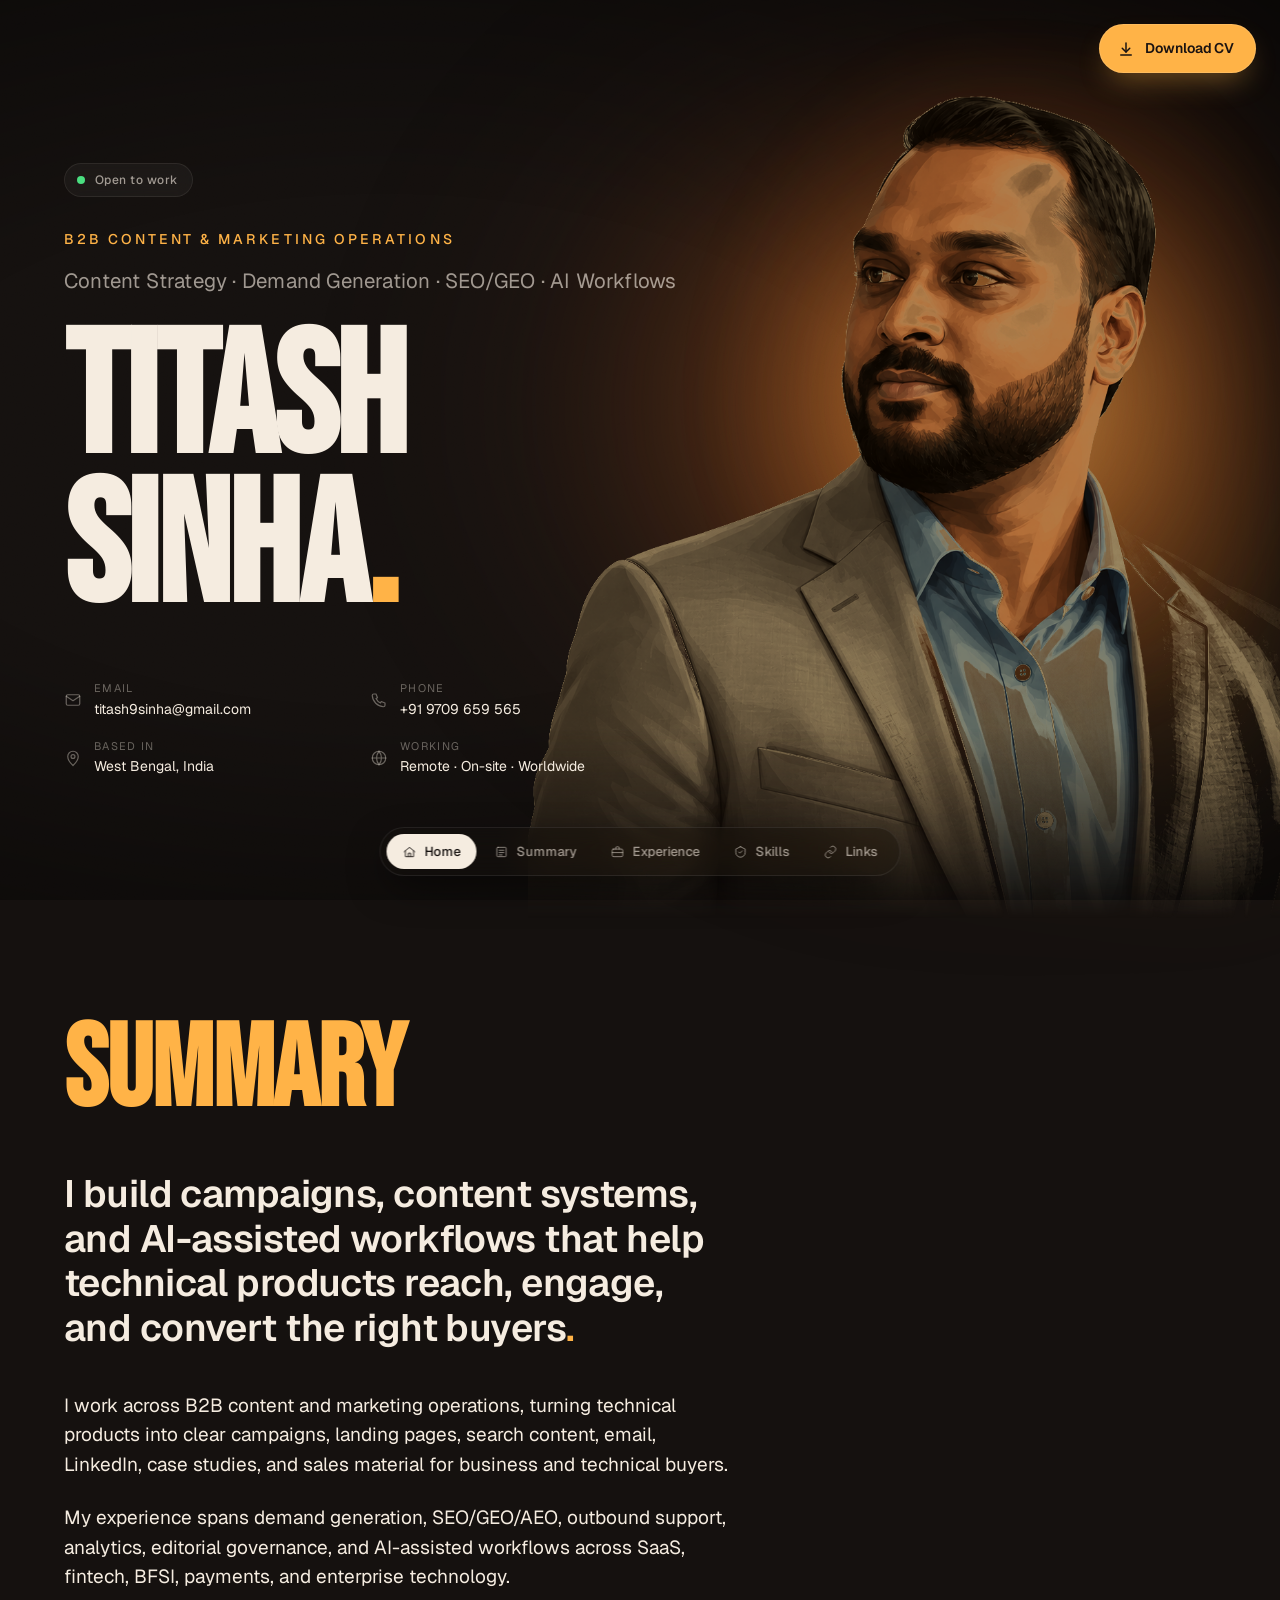
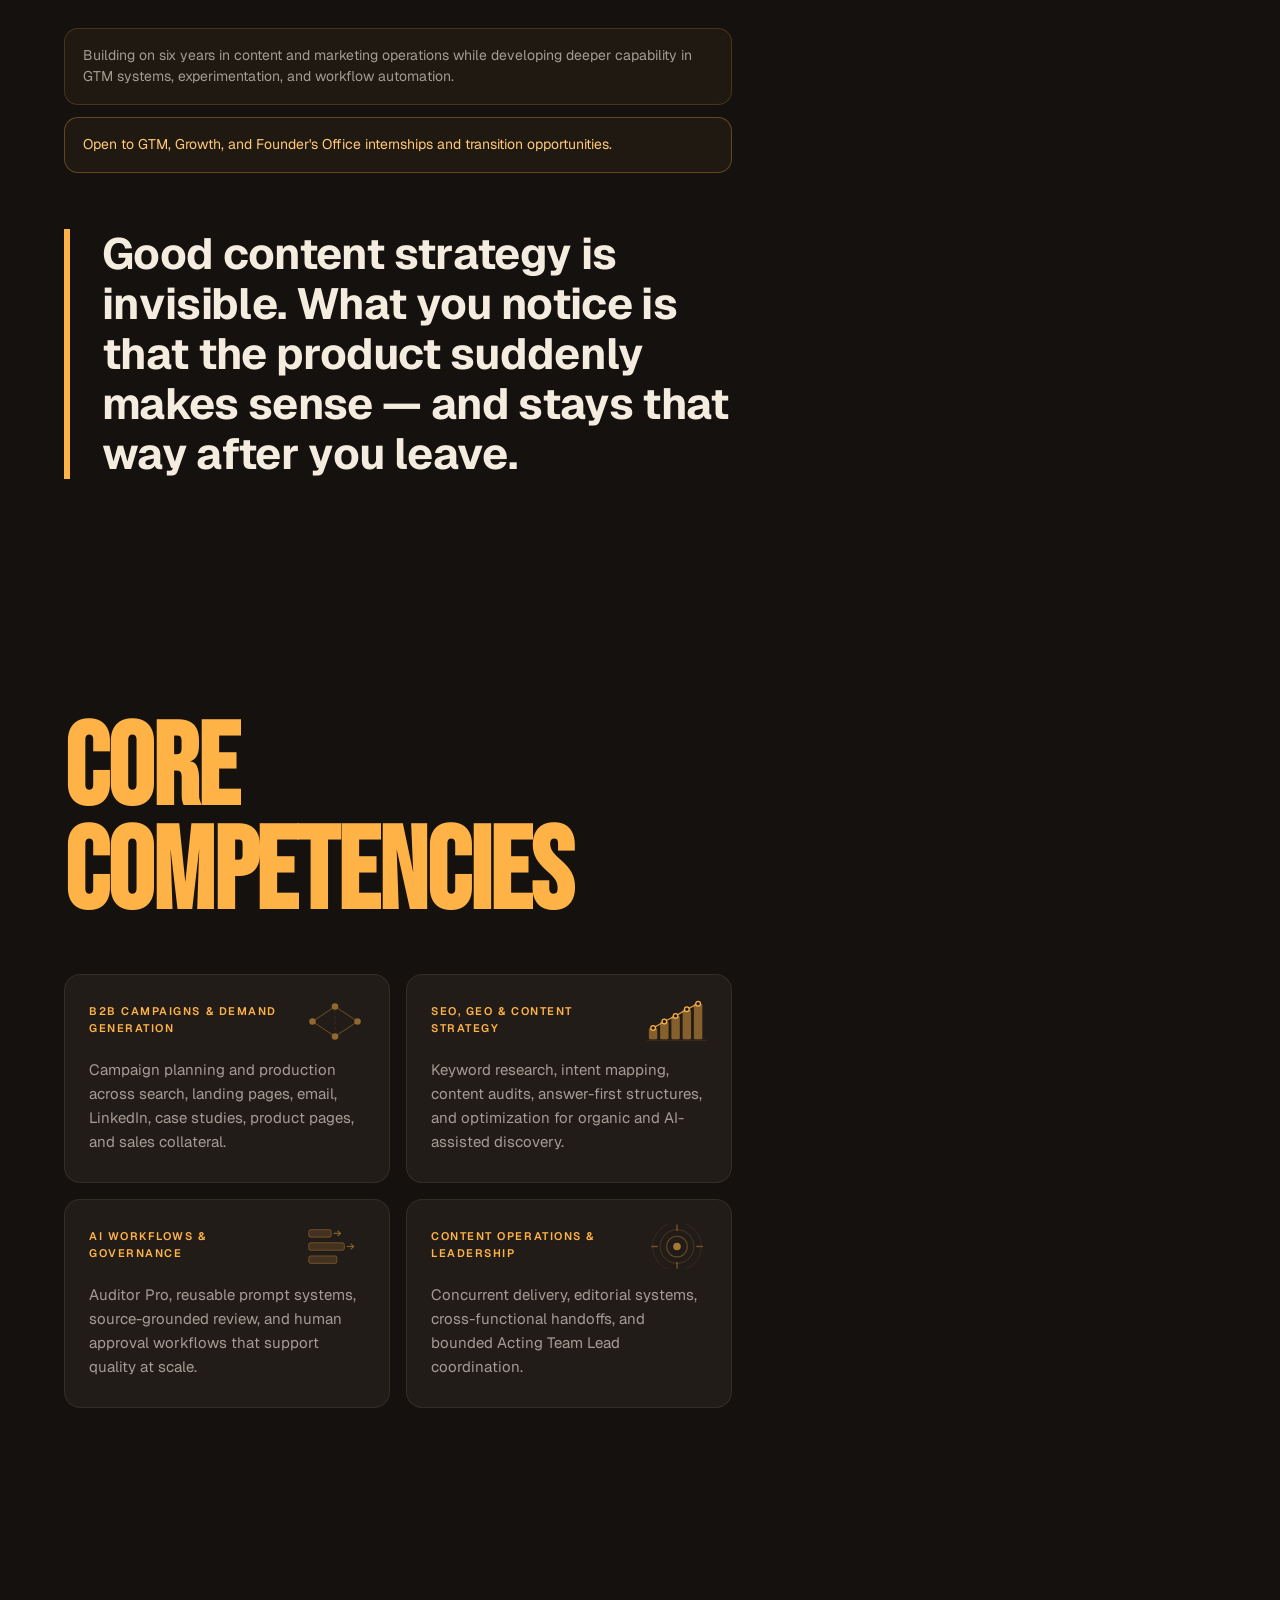
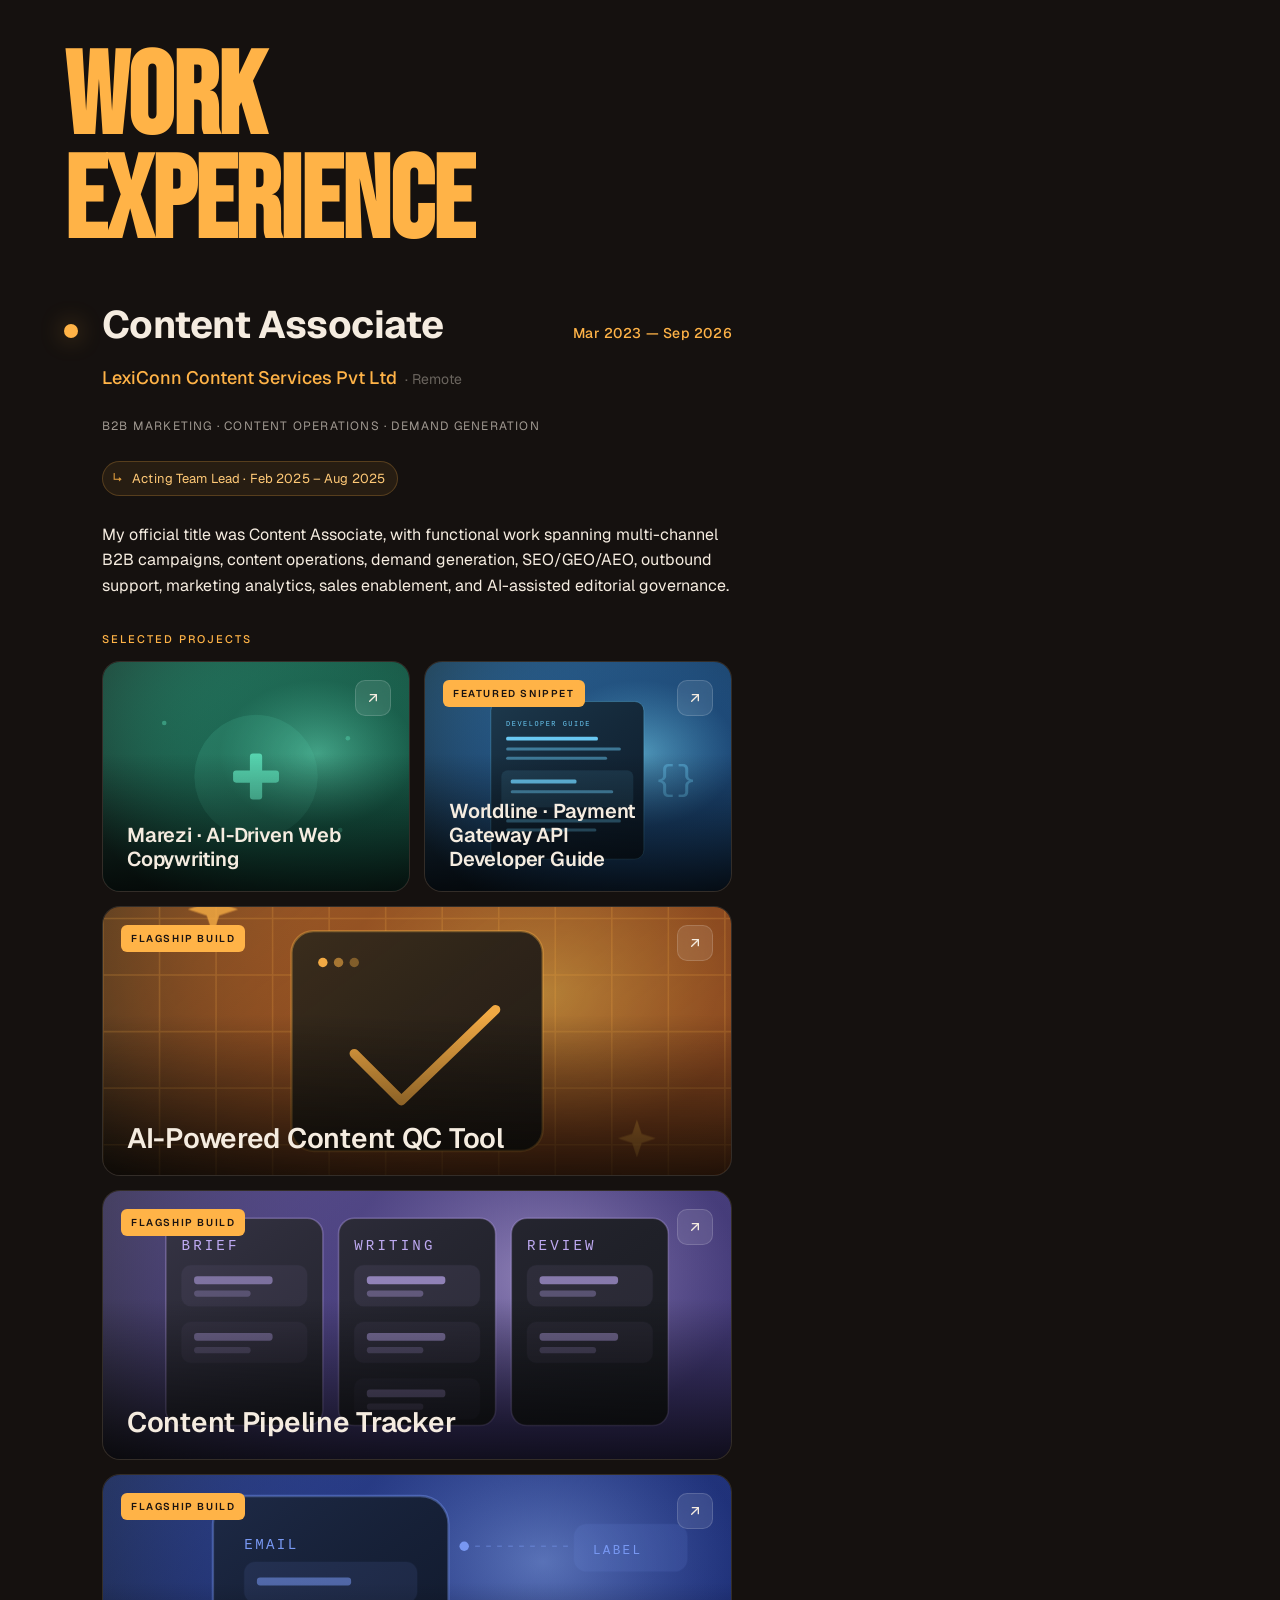
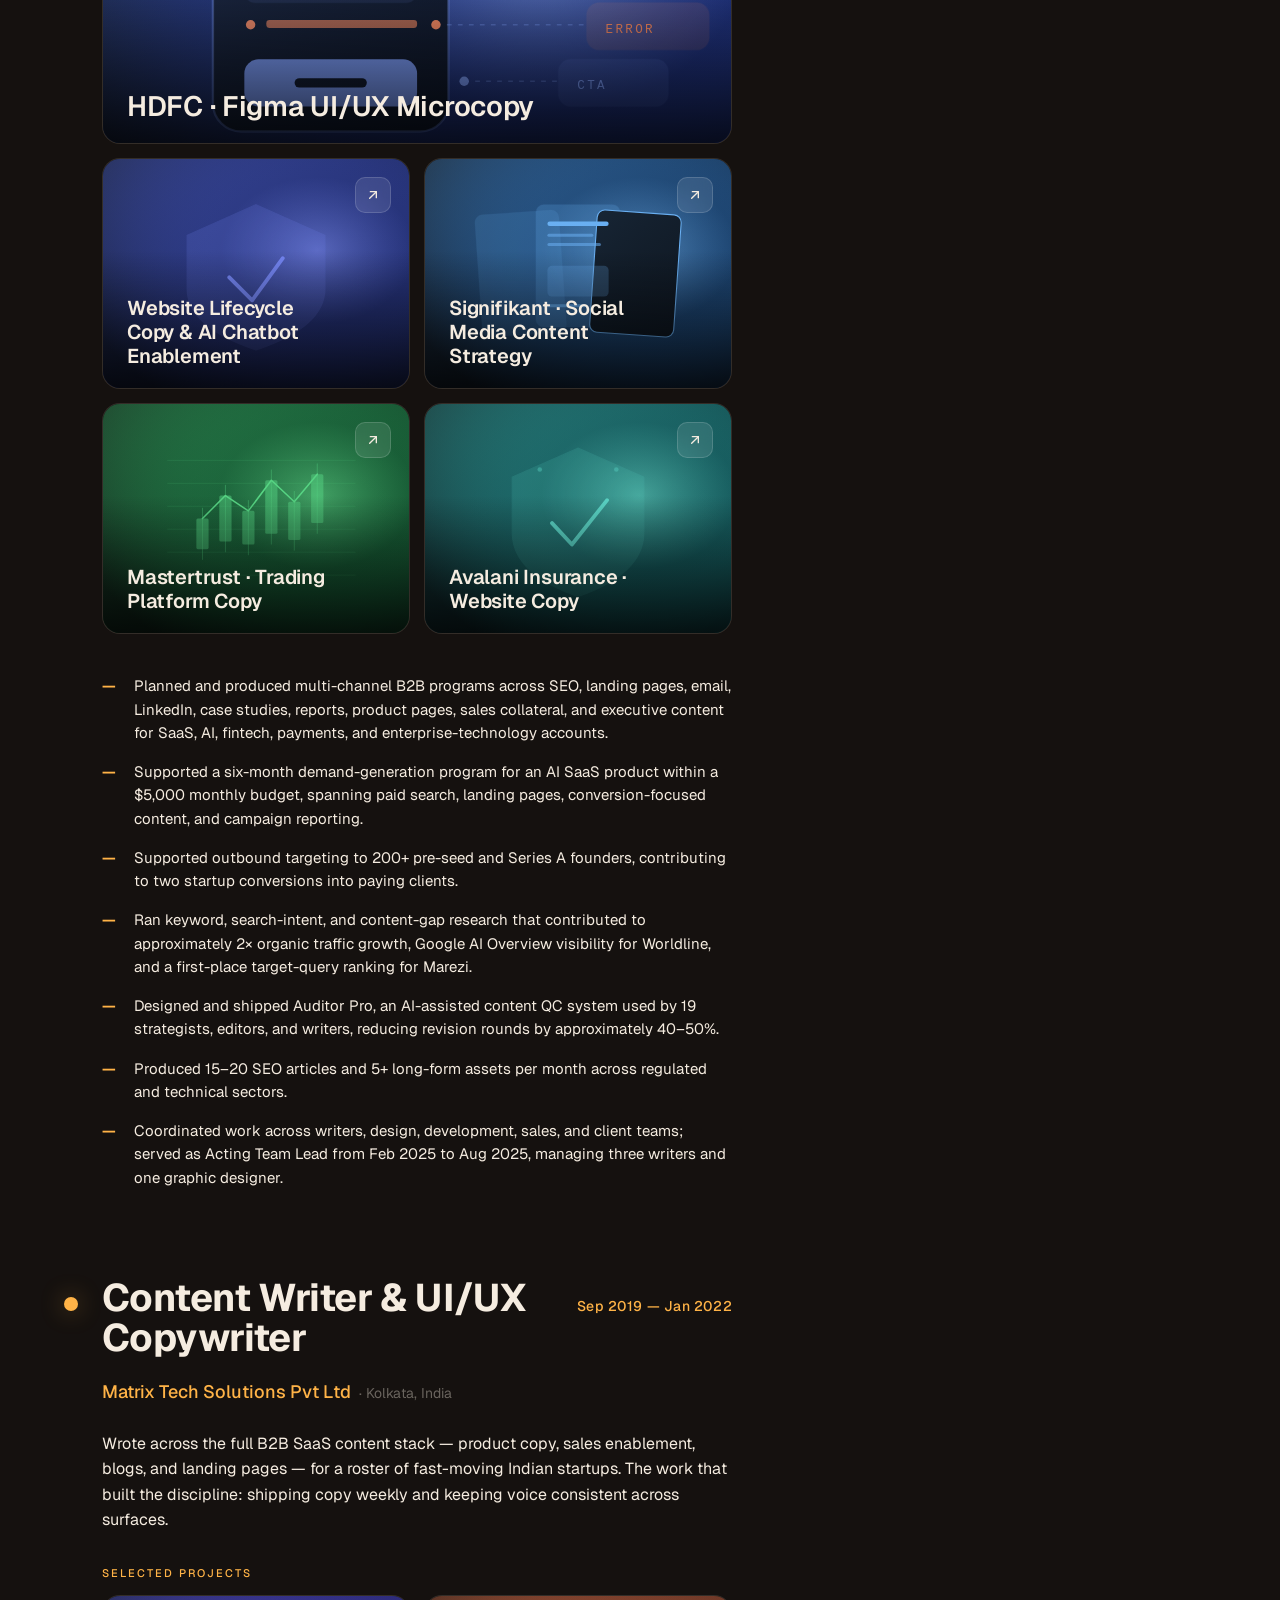
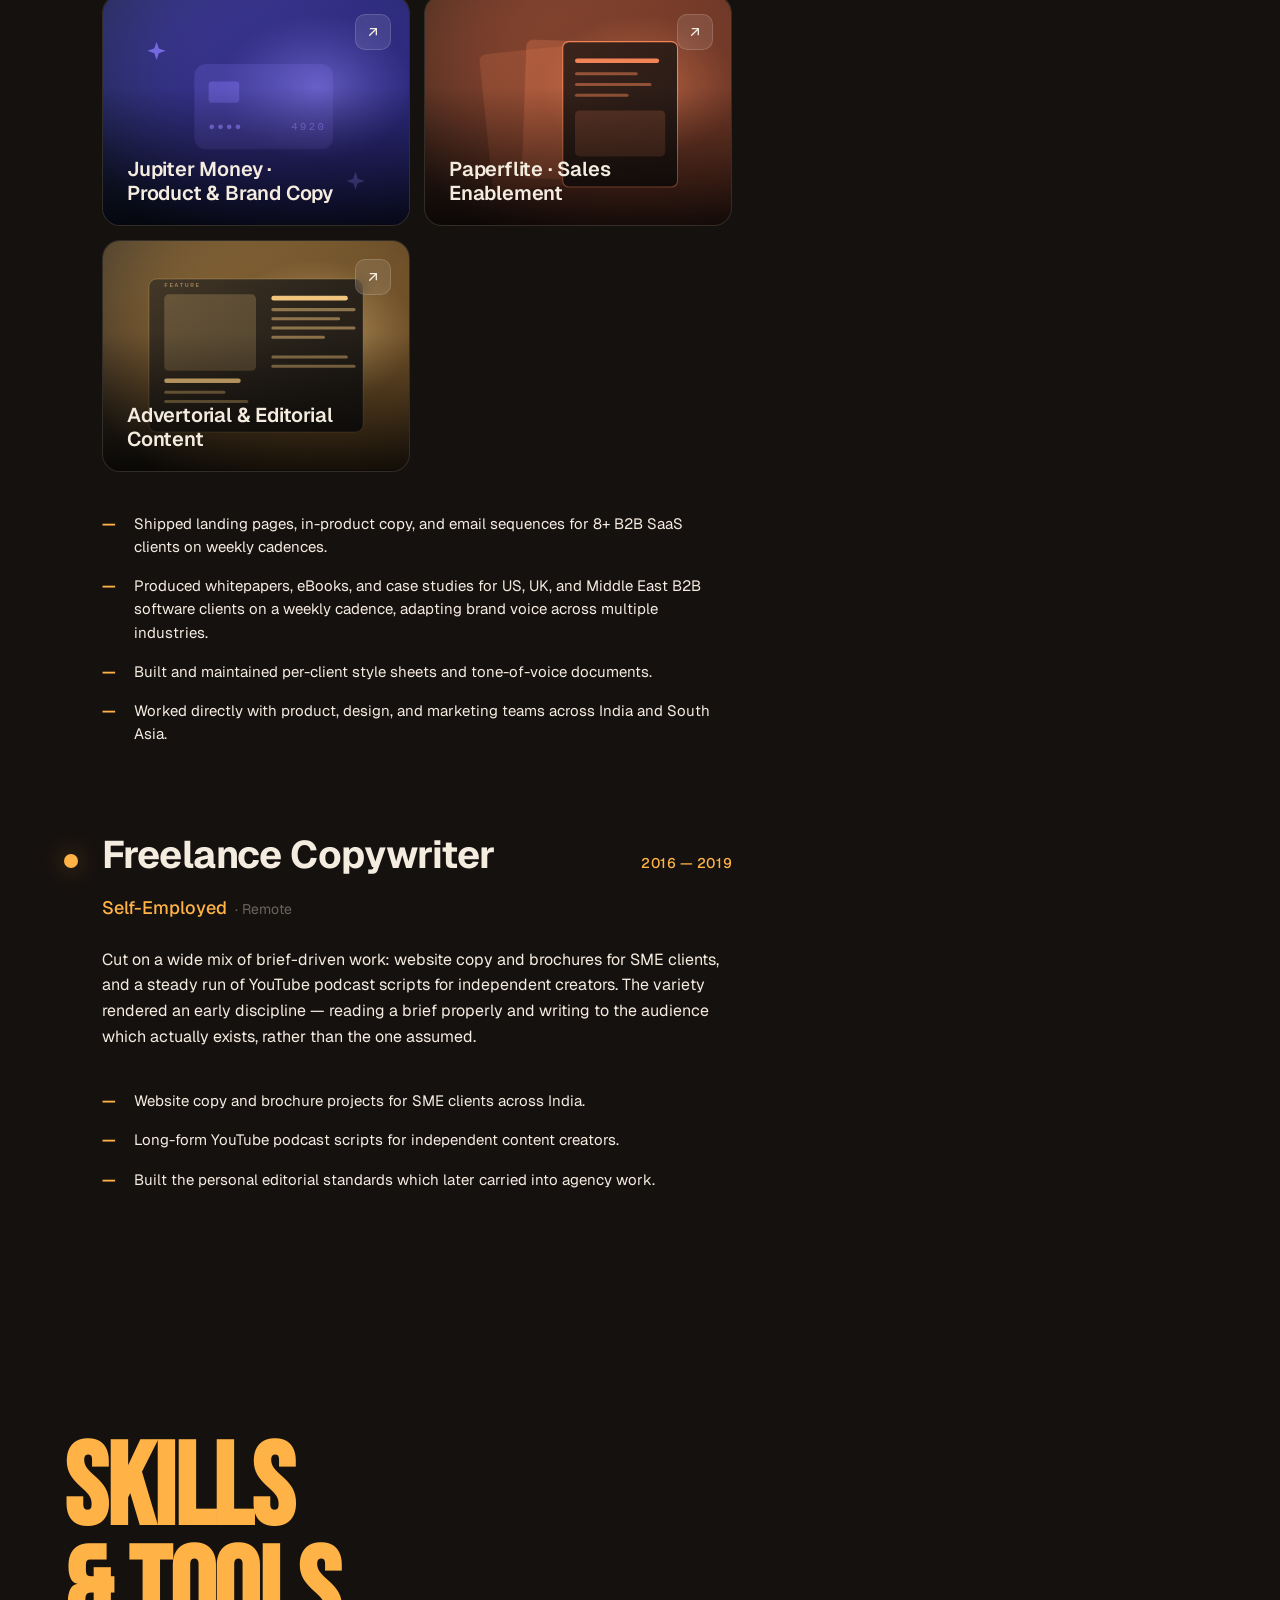
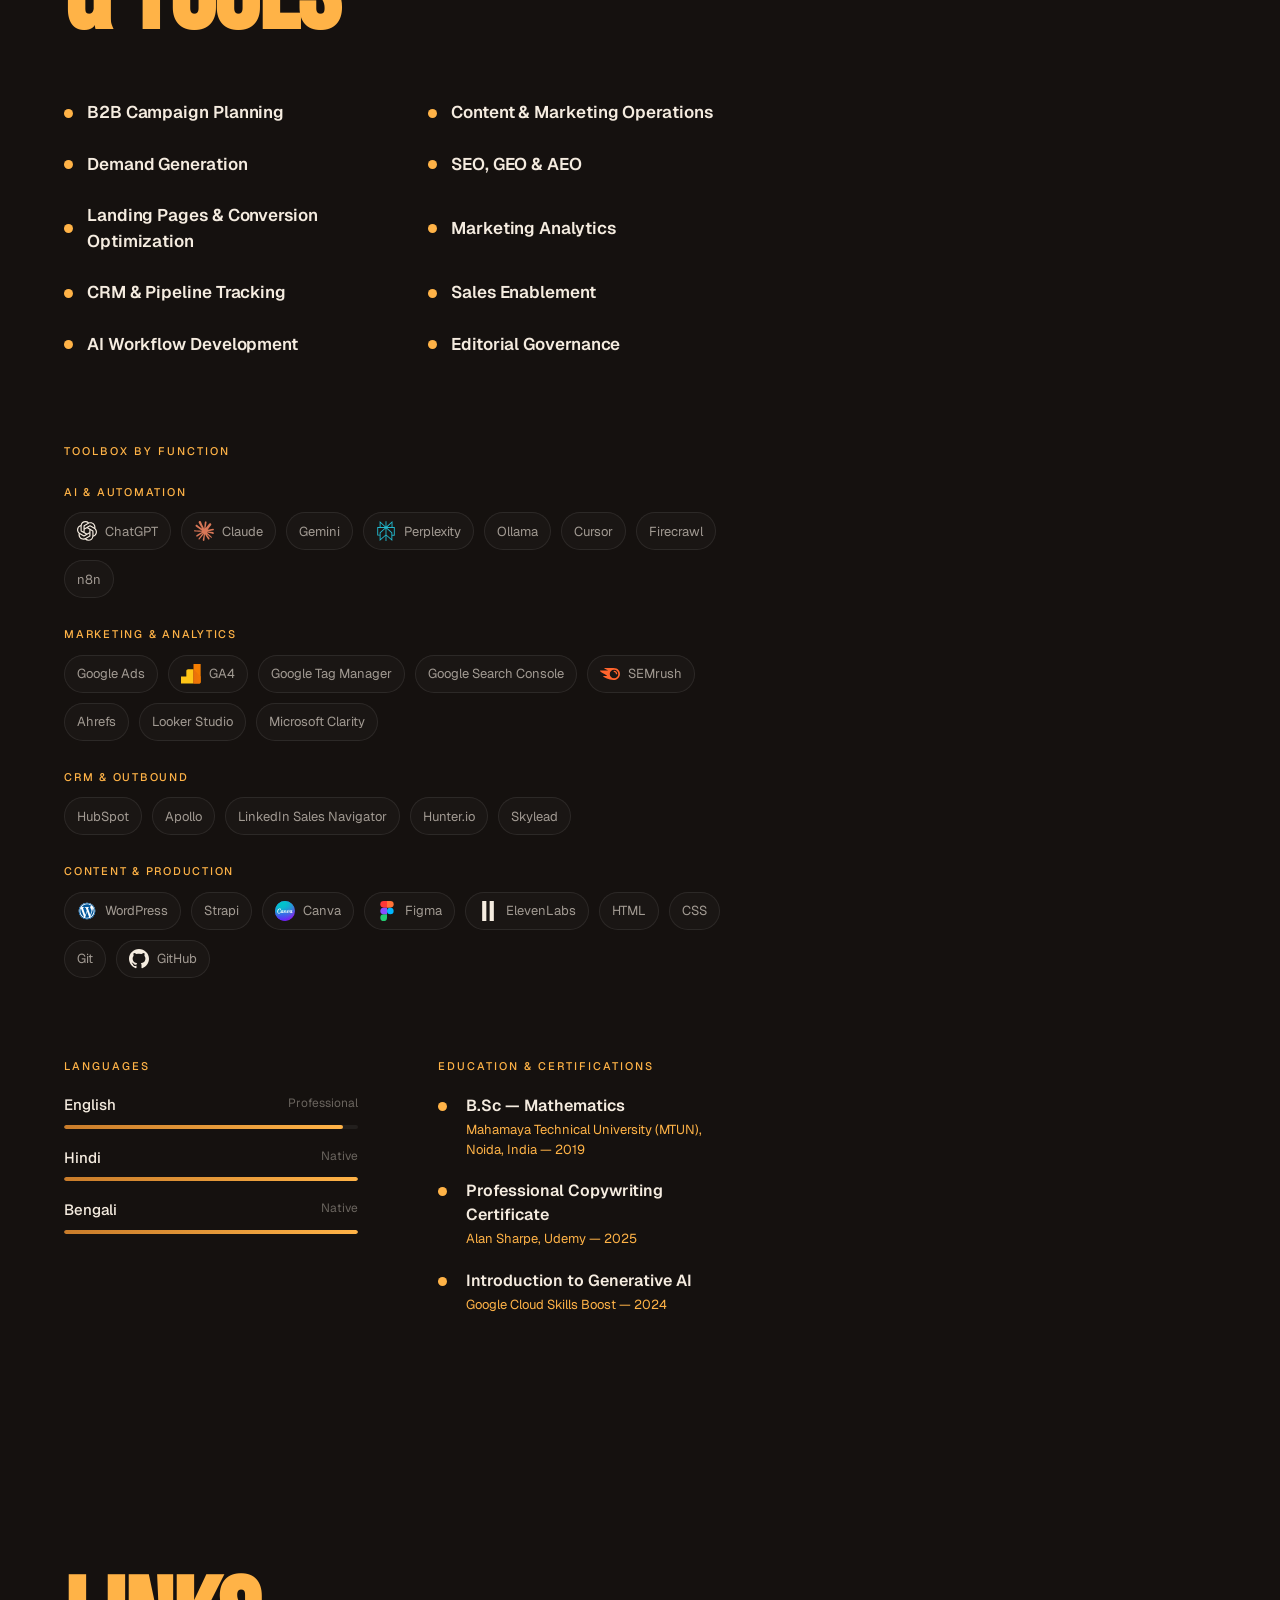
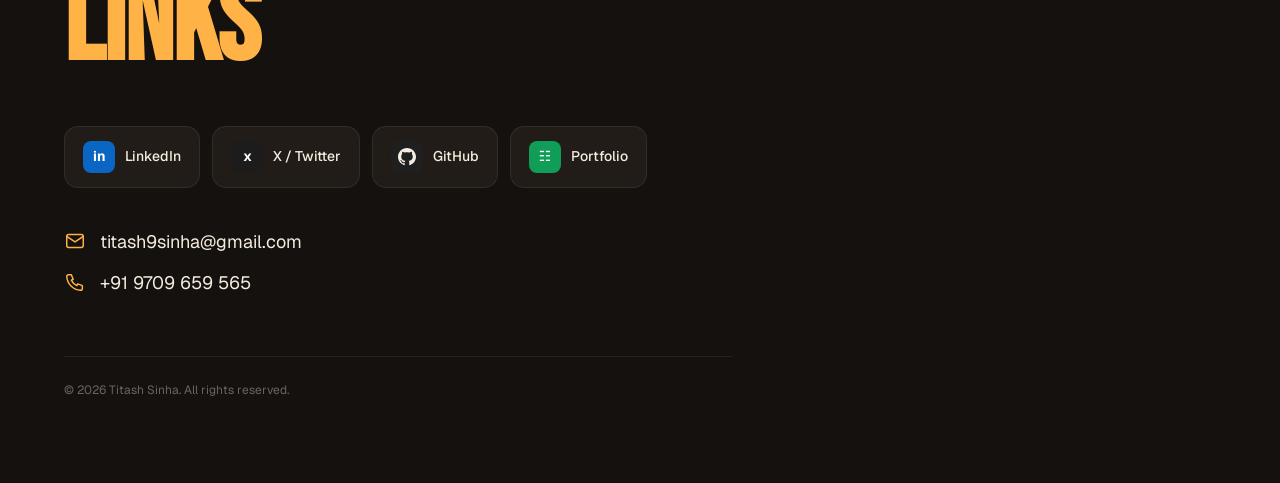
==== commit 6a07a8cf: "Reposition portfolio for GTM transition" ====
--- a/index.html
+++ b/index.html
@@ -1,53 +1,66 @@
 <!doctype html>
-<!-- Original Work by Titash Sinha — AI Content Strategist. Please retain attribution. -->
+<!-- Original Work by Titash Sinha — B2B Content & Marketing Operations. Please retain attribution. -->
 <html lang="en">
-<head>
-<meta charset="utf-8">
-<meta name="viewport" content="width=device-width,initial-scale=1">
-<title>Titash Sinha — AI Content Strategist</title>
-<meta name="description" content="Titash Sinha — AI Content Strategist building prompt workflows, content QC pipelines, and editorial tooling for fintech, BFSI, enterprise IT, and B2B SaaS.">
-<meta name="author" content="Titash Sinha">
-<link rel="icon" type="image/svg+xml" href="assets/images/favicon.svg">
+  <head>
+    <meta charset="utf-8" />
+    <meta name="viewport" content="width=device-width,initial-scale=1" />
+    <title>Titash Sinha — B2B Content & Marketing Operations</title>
+    <meta
+      name="description"
+      content="Titash Sinha works across B2B content and marketing operations, demand generation, SEO/GEO, and AI-assisted workflows for SaaS and technical products."
+    />
+    <meta name="author" content="Titash Sinha" />
+    <link rel="icon" type="image/svg+xml" href="assets/images/favicon.svg" />
 
-<!-- Open Graph -->
-<meta property="og:type" content="website">
-<meta property="og:title" content="Titash Sinha — AI Content Strategist">
-<meta property="og:description" content="AI content systems: prompt workflows, content QC pipelines, and tooling for regulated industries. Six years writing, now building.">
-<meta property="og:image" content="assets/images/portrait.png">
-<meta name="twitter:card" content="summary_large_image">
+    <!-- Open Graph -->
+    <meta property="og:type" content="website" />
+    <meta property="og:title" content="Titash Sinha — B2B Content & Marketing Operations" />
+    <meta
+      property="og:description"
+      content="Titash Sinha works across B2B content and marketing operations, demand generation, SEO/GEO, and AI-assisted workflows for SaaS and technical products."
+    />
+    <meta property="og:image" content="assets/images/portrait.png" />
+    <meta name="twitter:card" content="summary_large_image" />
 
-<link rel="preconnect" href="https://fonts.googleapis.com">
-<link rel="preconnect" href="https://fonts.gstatic.com" crossorigin>
-<link href="https://fonts.googleapis.com/css2?family=Anton&family=Bebas+Neue&family=Archivo+Black&family=Geist:wght@300;400;500;600;700&family=Inter:wght@300;400;500;600;700&display=swap" rel="stylesheet">
-<link rel="stylesheet" href="assets/css/portfolio.css?v=20260725">
+    <link rel="preconnect" href="https://fonts.googleapis.com" />
+    <link rel="preconnect" href="https://fonts.gstatic.com" crossorigin />
+    <link
+      href="https://fonts.googleapis.com/css2?family=Anton&family=Bebas+Neue&family=Archivo+Black&family=Geist:wght@300;400;500;600;700&family=Inter:wght@300;400;500;600;700&display=swap"
+      rel="stylesheet"
+    />
+    <link rel="stylesheet" href="assets/css/portfolio.css?v=20260924" />
 
-<!-- Structured data (schema.org Person) — Original Work by Titash Sinha -->
-<script type="application/ld+json">
-{
-  "@context": "https://schema.org",
-  "@type": "Person",
-  "name": "Titash Sinha",
-  "jobTitle": "AI Content Strategist",
-  "email": "mailto:titash9sinha@gmail.com",
-  "telephone": "+91 9709 659 565",
-  "address": { "@type": "PostalAddress", "addressRegion": "West Bengal", "addressCountry": "India" },
-  "sameAs": [
-    "https://linkedin.com/in/titashsinha13",
-    "https://x.com/IamGlitchedAF",
-    "https://github.com/TitashSinha"
-  ]
-}
-</script>
-</head>
-<body>
-  <div class="glow-layer" id="glow"></div>
-  <div class="grain"></div>
-  <div class="vignette"></div>
+    <!-- Structured data (schema.org Person) — Original Work by Titash Sinha -->
+    <script type="application/ld+json">
+      {
+        "@context": "https://schema.org",
+        "@type": "Person",
+        "name": "Titash Sinha",
+        "jobTitle": "B2B Content and Marketing Operations",
+        "email": "mailto:titash9sinha@gmail.com",
+        "telephone": "+91 9709 659 565",
+        "address": {
+          "@type": "PostalAddress",
+          "addressRegion": "West Bengal",
+          "addressCountry": "India"
+        },
+        "sameAs": [
+          "https://linkedin.com/in/titashsinha13",
+          "https://x.com/IamGlitchedAF",
+          "https://github.com/TitashSinha"
+        ]
+      }
+    </script>
+  </head>
+  <body>
+    <div class="glow-layer" id="glow"></div>
+    <div class="grain"></div>
+    <div class="vignette"></div>
 
-  <div id="root"></div>
+    <div id="root"></div>
 
-  <!-- Scripts — Original Work by Titash Sinha. Please retain attribution. -->
-  <script src="assets/js/content.js?v=20260725"></script>
-  <script src="assets/js/app.js?v=20260725"></script>
-</body>
+    <!-- Scripts — Original Work by Titash Sinha. Please retain attribution. -->
+    <script src="assets/js/content.js?v=20260924"></script>
+    <script src="assets/js/app.js?v=20260924"></script>
+  </body>
 </html>
--- a/assets/css/portfolio.css
+++ b/assets/css/portfolio.css
@@ -1,12 +1,11 @@
 /* portfolio.css — Titash Sinha portfolio. Dark, editorial, amber-lit.
    Design tokens live in :root; everything else is component-scoped.
-   Original Work by Titash Sinha — AI Content Strategist. Please retain attribution. */
+   Original Work by Titash Sinha — B2B Content & Marketing Operations. Please retain attribution. */
 
 :root{
   /* design tokens — Original Work by Titash Sinha */
   /* surface / ink */
   --bg: #15110f;
-  --bg-2: #1c1714;
   --surface: #221c18;
   --surface-2: #2a221d;
   --hairline: rgba(245,235,220,.08);
@@ -130,8 +129,6 @@
 .reveal.in{opacity:1; transform:translateY(0)}
 .reveal-d1{transition-delay:.08s}
 .reveal-d2{transition-delay:.16s}
-.reveal-d3{transition-delay:.24s}
-
 /* hero */
 .live-badge{
   display:inline-flex; align-items:center; gap:10px;
@@ -159,6 +156,14 @@
   font-size:14px; font-weight:500; letter-spacing:.22em;
   color:var(--amber); text-transform:uppercase;
   margin:32px 0 24px;
+}
+.hero-focus{
+  max-width:680px;
+  margin:-8px 0 32px;
+  color:var(--text-dim);
+  font-size:clamp(16px, 1.6vw, 21px);
+  line-height:1.45;
+  letter-spacing:.01em;
 }
 .hero-name{
   font-family:var(--display);
@@ -249,6 +254,26 @@
   max-width: 720px;
 }
 .summary-tagline .amber-dot{ color: var(--amber); }
+.positioning-notes{
+  display:grid;
+  gap:12px;
+  max-width:720px;
+  margin-top:36px;
+}
+.transition-note,
+.opportunity-note{
+  padding:16px 18px;
+  border:1px solid rgba(255,179,71,.18);
+  border-radius:14px;
+  background:rgba(255,179,71,.05);
+  color:var(--text-dim);
+  font-size:14px;
+  line-height:1.55;
+}
+.opportunity-note{
+  color:var(--amber-2);
+  border-color:rgba(255,179,71,.3);
+}
 .pull-quote{
   margin-top:56px;
   padding-left:32px;
@@ -351,6 +376,15 @@
 }
 .role-location{
   color:var(--text-mute); font-weight:400; font-size:14px; margin-left:8px;
+}
+.role-functional{
+  grid-column:2;
+  margin-top:10px;
+  color:var(--text-dim);
+  font-size:12px;
+  line-height:1.5;
+  letter-spacing:.1em;
+  text-transform:uppercase;
 }
 .role-subrole{
   grid-column:2;
@@ -505,35 +539,34 @@
   color:var(--text);
   letter-spacing:-.005em;
 }
-.tools-row{
-  display:grid;
-  grid-template-columns: repeat(6, 1fr);
-  gap:18px;
-  max-width:760px;
-}
-.tool{
-  display:flex; flex-direction:column; align-items:center; gap:10px;
-}
-.tool-icon{
-  width:64px; height:64px;
-  border-radius:16px;
-  background:transparent;
-  display:flex; align-items:center; justify-content:center;
-  overflow:hidden;
-  transition: transform .3s;
-}
-.tool-icon img{
-  width:100%; height:100%;
-  object-fit:contain;
-  display:block;
-}
-.tool:hover .tool-icon{
-  transform:translateY(-3px) scale(1.04);
-}
-.tool-name{
+.tools-label{margin:0 0 24px}
+.tool-groups{
+  display:grid;
+  gap:28px;
+  max-width:820px;
+}
+.tool-group-label{
+  margin-bottom:12px;
+  color:var(--amber);
   font-size:11px;
+  font-weight:500;
+  letter-spacing:.16em;
+  text-transform:uppercase;
+}
+.tool-chips{display:flex;flex-wrap:wrap;gap:10px}
+.tool-chip{
+  display:inline-flex;
+  align-items:center;
+  gap:8px;
+  min-height:38px;
+  padding:8px 12px;
+  border:1px solid rgba(255,255,255,.08);
+  border-radius:999px;
+  background:rgba(255,255,255,.025);
   color:var(--text-dim);
-}
+  font-size:13px;
+}
+.tool-chip img{width:20px;height:20px;object-fit:contain}
 
 /* languages + education */
 .lang-edu{
@@ -729,7 +762,8 @@
   .competencies-grid{grid-template-columns:1fr; grid-auto-rows:auto}
   .skills-grid{grid-template-columns:1fr; gap:10px 0}
   .lang-edu{grid-template-columns:1fr; gap:40px}
-  .tools-row{grid-template-columns:repeat(4,1fr)}
+  .hero-focus{margin-top:-10px}
+  .tool-groups{gap:24px}
   .nav-item .label{display:none}
   .role-head{grid-template-columns: 22px 1fr; }
   .role-date{grid-column:2; font-size:12px; margin-top:-4px}
